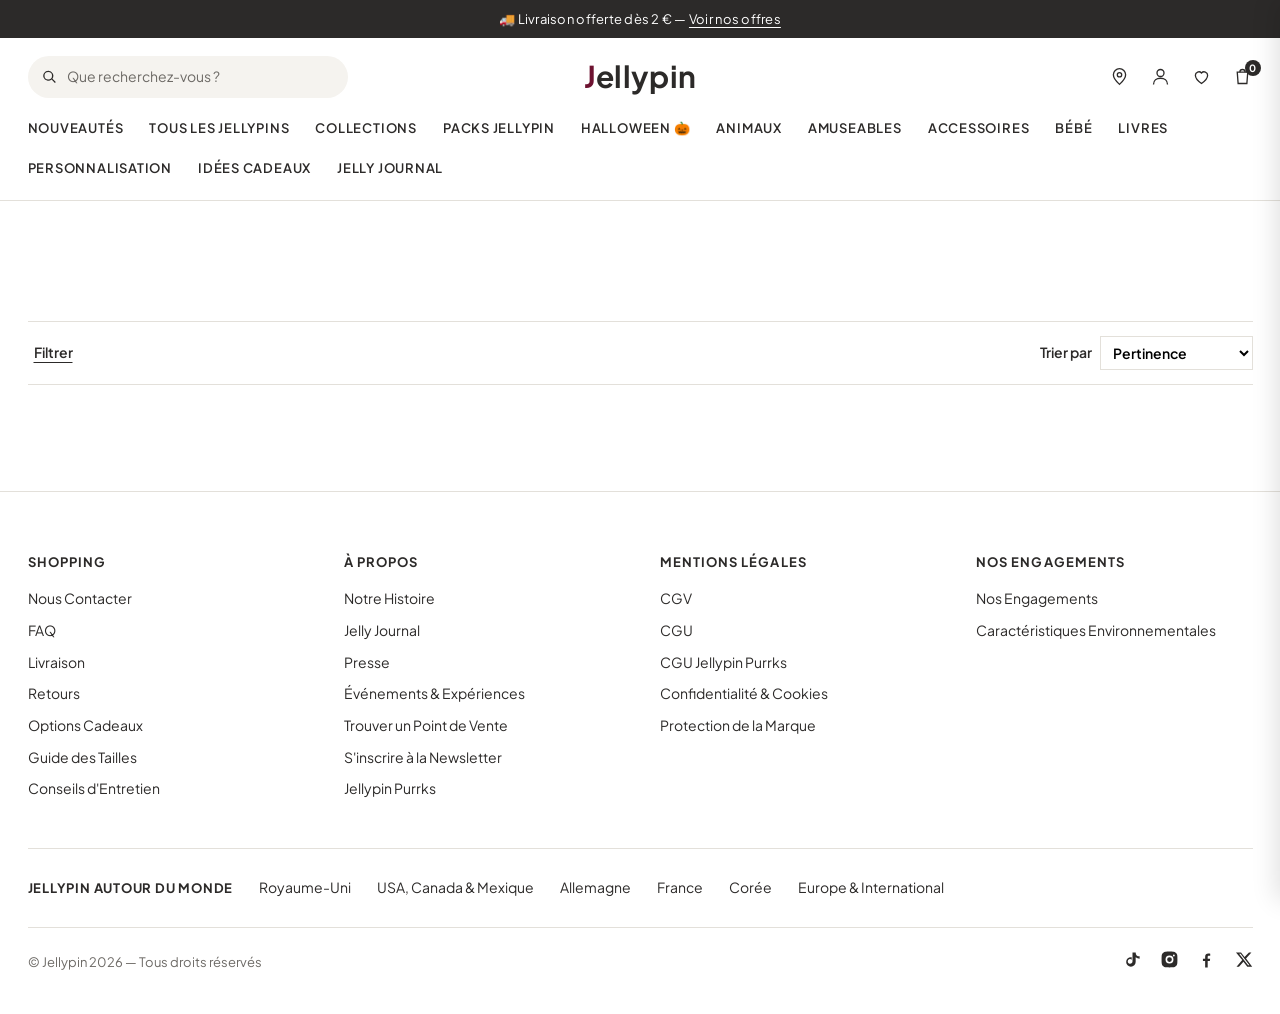
==== category.html @ 49049889 "Ajout 84 produits Halloween depuis jellyween.com - 84 peluches Halloween dans products.js (43 a 19,9" ====
﻿<!DOCTYPE html>
<html lang="fr">
<head>
<meta charset="utf-8">
<meta name="viewport" content="width=device-width, initial-scale=1">
<title>Catégorie – Jellypin</title>
<link rel="preconnect" href="https://fonts.googleapis.com">
<link rel="preconnect" href="https://fonts.gstatic.com" crossorigin>
<link href="https://fonts.googleapis.com/css2?family=Plus+Jakarta+Sans:wght@400;500;600;700&display=swap" rel="stylesheet">
<link rel="stylesheet" href="styles.css">
</head>
<body>

<div class="promo-bar">
  🚚 Livraison offerte dès 2&nbsp;&euro; &mdash; <a href="#" data-open-cart>Voir nos offres</a>
</div>

<header class="header">
  <div class="header__top">
    <form class="search" role="search" onsubmit="return false">
      <svg viewBox="0 0 24 24" aria-hidden="true"><path d="M10 2a8 8 0 105.3 14l5.4 5.4 1.4-1.4-5.4-5.4A8 8 0 0010 2zm0 2a6 6 0 110 12 6 6 0 010-12z"/></svg>
      <input type="search" placeholder="Que recherchez-vous&nbsp;?" aria-label="Recherche">
    </form>

    <a class="logo" href="index.html" aria-label="Jellypin, accueil">
      <span class="logo__mark">Jellypin</span>
    </a>

    <div class="header__actions">
      <a href="#" aria-label="Trouver un point de vente" title="Trouver un point de vente">
        <svg viewBox="0 0 24 24"><path d="M12 21s7-6.3 7-11a7 7 0 10-14 0c0 4.7 7 11 7 11z"/><circle cx="12" cy="10" r="2.5"/></svg>
      </a>
      <a href="#" aria-label="Mon compte" title="Mon compte">
        <svg viewBox="0 0 24 24"><circle cx="12" cy="8" r="4"/><path d="M4 21c0-4.4 3.6-7 8-7s8 2.6 8 7"/></svg>
      </a>
      <a href="#" aria-label="Liste de souhaits" title="Liste de souhaits">
        <svg viewBox="0 0 24 24"><path d="M12 20s-7-4.6-7-9.3A4 4 0 0112 8a4 4 0 017 2.7C19 15.4 12 20 12 20z"/></svg>
      </a>
      <a href="#" aria-label="Panier" title="Panier" data-open-cart>
        <svg viewBox="0 0 24 24"><path d="M6 7h12l-1 13H7L6 7z"/><path d="M9 7a3 3 0 016 0"/></svg>
        <span class="cart-count" data-cart-count>0</span>
      </a>
    </div>
  </div>

  <nav class="nav" aria-label="Navigation principale">
    <ul>
      <li><a href="category.html?c=nouveautes">Nouveautés</a></li>
      <li><a href="category.html?c=tous-les-jellypins">Tous les Jellypins</a></li>
      <li><a href="category.html?c=collections">Collections</a></li>
      <li><a href="category.html?c=packs-jellypin">Packs Jellypin</a></li>
      <li><a href="category.html?c=halloween">Halloween &#127875;</a></li>
      <li><a href="category.html?c=animaux">Animaux</a></li>
      <li><a href="category.html?c=amuseables">Amuseables</a></li>
      <li><a href="category.html?c=accessoires">Accessoires</a></li>
      <li><a href="category.html?c=bebe">Bébé</a></li>
      <li><a href="category.html?c=livres">Livres</a></li>
      <li><a href="category.html?c=personnalisation">Personnalisation</a></li>
      <li><a href="category.html?c=idees-cadeaux">Idées Cadeaux</a></li>
      <li><a href="index.html">Jelly Journal</a></li>
    </ul>
  </nav>
</header>

<main class="container">
  <nav class="crumbs" aria-label="Fil d'Ariane" data-crumbs></nav>

  <header class="cat__head">
    <h1 data-title></h1>
    <p class="cat__intro" data-intro></p>
  </header>

  <nav class="cat__subs" data-subs hidden></nav>

  <div class="cat__bar" data-bar hidden>
    <button class="cat__filter" type="button">Filtrer</button>
    <p data-count></p>
    <label class="cat__sort">Trier par
      <select data-sort>
        <option value="pertinence">Pertinence</option>
        <option value="popularite">Popularité</option>
        <option value="nouveaute">Nouveautés</option>
        <option value="az">A - Z</option>
        <option value="za">Z - A</option>
        <option value="asc">Prix (croissant)</option>
        <option value="desc">Prix (décroissant)</option>
      </select>
    </label>
  </div>

  <div class="cat__grid" data-grid></div>
  <p class="cat__empty" data-empty hidden>Cette catégorie n'a pas de grille produits sur le site d'origine&nbsp;: choisissez une sous-catégorie ci-dessus.</p>
</main>

<footer class="footer">
  <div class="container">
    <div class="footer__cols">
      <div>
        <h3>Shopping</h3>
        <ul>
          <li><a href="#">Nous Contacter</a></li>
          <li><a href="#">FAQ</a></li>
          <li><a href="#">Livraison</a></li>
          <li><a href="#">Retours</a></li>
          <li><a href="#">Options Cadeaux</a></li>
          <li><a href="#">Guide des Tailles</a></li>
          <li><a href="#">Conseils d'Entretien</a></li>
        </ul>
      </div>
      <div>
        <h3>À propos</h3>
        <ul>
          <li><a href="#">Notre Histoire</a></li>
          <li><a href="#">Jelly Journal</a></li>
          <li><a href="#">Presse</a></li>
          <li><a href="#">Événements &amp; Expériences</a></li>
          <li><a href="#">Trouver un Point de Vente</a></li>
          <li><a href="#">S'inscrire à la Newsletter</a></li>
          <li><a href="#">Jellypin Purrks</a></li>
        </ul>
      </div>
      <div>
        <h3>Mentions légales</h3>
        <ul>
          <li><a href="#">CGV</a></li>
          <li><a href="#">CGU</a></li>
          <li><a href="#">CGU Jellypin Purrks</a></li>
          <li><a href="#">Confidentialité &amp; Cookies</a></li>
          <li><a href="#">Protection de la Marque</a></li>
        </ul>
      </div>
      <div>
        <h3>Nos engagements</h3>
        <ul>
          <li><a href="#">Nos Engagements</a></li>
          <li><a href="#">Caractéristiques Environnementales</a></li>
        </ul>
      </div>
    </div>

    <div class="footer__region">
      <strong>Jellypin autour du monde</strong>
      <a href="#">Royaume-Uni</a>
      <a href="#">USA, Canada &amp; Mexique</a>
      <a href="#">Allemagne</a>
      <a href="#">France</a>
      <a href="#">Corée</a>
      <a href="#">Europe &amp; International</a>
    </div>

    <div class="footer__bottom">
      <p>&copy; Jellypin 2026 &mdash; Tous droits réservés</p>
      <div class="footer__social">
        <a href="#" aria-label="TikTok"><svg viewBox="0 0 24 24"><path d="M16 3a5 5 0 005 5v3a8 8 0 01-5-1.8V15a6 6 0 11-6-6c.3 0 .7 0 1 .1v3.1a3 3 0 101 2.3V3h4z"/></svg></a>
        <a href="#" aria-label="Instagram"><svg viewBox="0 0 24 24"><path d="M12 2c2.7 0 3 0 4.1.1 1.1 0 1.8.2 2.4.5.7.3 1.2.6 1.7 1.2.6.5.9 1 1.2 1.7.3.6.5 1.3.5 2.4C22 9 22 9.3 22 12s0 3-.1 4.1c0 1.1-.2 1.8-.5 2.4-.3.7-.6 1.2-1.2 1.7-.5.6-1 .9-1.7 1.2-.6.3-1.3.5-2.4.5C15 22 14.7 22 12 22s-3 0-4.1-.1c-1.1 0-1.8-.2-2.4-.5-.7-.3-1.2-.6-1.7-1.2-.6-.5-.9-1-1.2-1.7-.3-.6-.5-1.3-.5-2.4C2 15 2 14.7 2 12s0-3 .1-4.1c0-1.1.2-1.8.5-2.4.3-.7.6-1.2 1.2-1.7.5-.6 1-.9 1.7-1.2.6-.3 1.3-.5 2.4-.5C9 2 9.3 2 12 2zm0 5a5 5 0 100 10 5 5 0 000-10zm0 2a3 3 0 110 6 3 3 0 010-6zm5.5-3.3a1.2 1.2 0 100 2.4 1.2 1.2 0 000-2.4z"/></svg></a>
        <a href="#" aria-label="Facebook"><svg viewBox="0 0 24 24"><path d="M13.5 22v-8h2.7l.4-3.1h-3.1V8.9c0-.9.3-1.5 1.6-1.5h1.6V4.6c-.3 0-1.3-.1-2.4-.1-2.4 0-4 1.4-4 4.1v2.3H7.5V14h2.8v8h3.2z"/></svg></a>
        <a href="#" aria-label="Twitter"><svg viewBox="0 0 24 24"><path d="M18.9 3H22l-6.8 7.8L23 21h-6.2l-4.9-6.3L6.3 21H3.2l7.2-8.3L2.5 3h6.4l4.4 5.8L18.9 3zm-1.1 16.2h1.7L8.3 4.7H6.5l11.3 14.5z"/></svg></a>
      </div>
    </div>
  </div>
</footer>

<!-- Tiroir panier / paiement -->
<div class="drawer-overlay" id="drawer-overlay"></div>
<aside class="drawer" id="cart-drawer" aria-label="Panier et paiement">
  <div class="drawer__head">
    <h2>Votre panier</h2>
    <button class="drawer__close" id="drawer-close" aria-label="Fermer">&times;</button>
  </div>

  <div class="drawer__items" id="drawer-items"></div>
  <p class="drawer__empty" id="drawer-empty">Votre panier est vide.</p>

  <div class="drawer__shipping">🚚 Livraison offerte dès 2€</div>

  <div class="drawer__spacer"></div>

  <div class="drawer__total" id="drawer-total" hidden>
    <span>Total estimé</span>
    <strong id="drawer-total-amount"></strong>
  </div>
  <p class="drawer__promo" id="drawer-promo" hidden></p>
  <a class="drawer__checkout" id="drawer-checkout" href="#" target="_blank" rel="noopener noreferrer" hidden>Voir le panier et payer</a>
</aside>

<script src="categories.js"></script>
<script src="script.js"></script>
<script src="category.js"></script>
</body>
</html>
---- styles.css ----
/* ==========================================================================
   Reproduction de la page d'accueil fr.jellypin.com
   ========================================================================== */

:root{
  --ink:#2c2a29;
  --cream:#f1deab;
  --cream-light:#faf6ec;
  --burgundy:#6d1230;
  --line:#e3e0da;
  --grey:#6d6a66;
  --max:1265px;
}

*,*::before,*::after{box-sizing:border-box}

html{-webkit-text-size-adjust:100%}

body{
  margin:0;
  font-family:"Plus Jakarta Sans",Arial,Helvetica,sans-serif;
  font-size:16px;
  line-height:1.55;
  color:var(--ink);
  background:#fff;
}

img{display:block;max-width:100%}
a{color:inherit;text-decoration:none}
button{font:inherit;color:inherit;background:none;border:0;cursor:pointer}
h1,h2,h3,p{margin:0}

.container{width:100%;max-width:var(--max);margin:0 auto;padding:0 20px}

/* Bouton contour, style Jellypin -------------------------------------------- */
.btn{
  display:inline-block;
  padding:8px 36px;
  font-size:14px;
  font-weight:600;
  line-height:1.6;
  border:1px solid var(--ink);
  border-radius:0;
  background:transparent;
  color:var(--ink);
  transition:background-color .2s ease,color .2s ease;
}
.btn:hover{background:var(--ink);color:#fff}
.btn--light{border-color:#fff;color:#fff}
.btn--light:hover{background:#fff;color:var(--ink)}

/* ==========================================================================
   Bandeau promo
   ========================================================================== */
.promo-bar{
  background:var(--ink);
  color:#fff;
  text-align:center;
  font-size:13px;
  letter-spacing:.02em;
  padding:9px 20px;
}
.promo-bar a{text-decoration:underline;text-underline-offset:3px}

/* ==========================================================================
   En-tete
   ========================================================================== */
.header{
  position:sticky;
  top:0;
  z-index:60;
  background:#fff;
  border-bottom:1px solid var(--line);
}

.header__top{
  display:grid;
  grid-template-columns:1fr auto 1fr;
  align-items:center;
  gap:24px;
  padding:18px 20px 14px;
  max-width:var(--max);
  margin:0 auto;
}

.search{position:relative;max-width:320px;width:100%}
.search input{
  width:100%;
  padding:9px 14px 9px 38px;
  font:inherit;
  font-size:14px;
  color:var(--ink);
  background:#f5f3ef;
  border:1px solid transparent;
  border-radius:999px;
  outline:none;
}
.search input::placeholder{color:var(--grey)}
.search input:focus{border-color:var(--ink);background:#fff}
.search svg{
  position:absolute;
  left:14px;top:50%;
  width:15px;height:15px;
  transform:translateY(-50%);
  fill:var(--ink);
  pointer-events:none;
}

.logo{display:block;text-align:center}
.logo__mark{
  display:inline-block;
  font-size:30px;
  font-weight:700;
  letter-spacing:.01em;
  line-height:1.1;
  color:var(--ink);
}
.logo__mark::first-letter{color:var(--burgundy)}

.header__actions{
  display:flex;
  justify-content:flex-end;
  align-items:center;
  gap:20px;
}
.header__actions a{position:relative;display:flex;align-items:center}
.header__actions svg{width:21px;height:21px;fill:none;stroke:var(--ink);stroke-width:1.5}
.cart-count{
  position:absolute;
  top:-6px;right:-8px;
  min-width:16px;height:16px;
  padding:0 4px;
  font-size:10px;
  font-weight:700;
  line-height:16px;
  text-align:center;
  color:#fff;
  background:var(--ink);
  border-radius:999px;
}

/* Navigation --------------------------------------------------------------- */
.nav{padding:0 20px 14px;max-width:var(--max);margin:0 auto}
.nav ul{
  display:flex;
  flex-wrap:wrap;
  gap:6px 26px;
  margin:0;
  padding:0;
  list-style:none;
}
.nav a{
  display:inline-block;
  padding:6px 0;
  font-size:13px;
  font-weight:600;
  letter-spacing:.06em;
  text-transform:uppercase;
  border-bottom:2px solid transparent;
}
.nav a:hover{border-bottom-color:var(--ink)}

/* ==========================================================================
   Carrousel heros
   ========================================================================== */
.hero{position:relative;overflow:hidden}
.hero__track{display:flex;transition:transform .55s cubic-bezier(.4,0,.2,1)}
.hero__slide{
  flex:0 0 100%;
  display:flex;
  min-height:704px;
}
.hero__panel{
  flex:0 0 33.333%;
  display:flex;
  flex-direction:column;
  justify-content:center;
  gap:18px;
  padding:32px 48px;
  background:var(--cream);
}
.hero__panel h2{font-size:26px;font-weight:600;line-height:1.25}
.hero__panel p{font-size:15px;line-height:1.7}
.hero__panel .btn{align-self:flex-start}
.hero__panel--dark{background:var(--burgundy);color:#fff}
.hero__media{flex:1 1 auto;overflow:hidden}
.hero__media img{width:100%;height:100%;object-fit:cover}

.hero__arrow{
  position:absolute;
  top:50%;
  z-index:5;
  display:grid;
  place-items:center;
  width:40px;height:40px;
  transform:translateY(-50%);
  background:rgba(255,255,255,.85);
  border-radius:999px;
}
.hero__arrow--prev{left:16px}
.hero__arrow--next{right:16px}
.hero__arrow svg{width:14px;height:14px;stroke:var(--ink);stroke-width:2;fill:none}

.hero__dots{
  position:absolute;
  left:0;right:0;bottom:20px;
  display:flex;
  justify-content:center;
  gap:9px;
}
.hero__dots button{
  width:9px;height:9px;
  background:rgba(44,42,41,.3);
  border-radius:999px;
}
.hero__dots button[aria-current="true"]{background:var(--ink)}

/* ==========================================================================
   Rail de produits
   ========================================================================== */
.rail{padding:56px 0}
.rail__head{
  display:flex;
  align-items:baseline;
  justify-content:space-between;
  gap:16px;
  margin-bottom:24px;
}
.rail__head h2{font-size:30px;font-weight:600}
.rail__head a{font-size:14px;text-decoration:underline;text-underline-offset:4px}

.rail__viewport{position:relative}
.rail__scroller{
  display:flex;
  gap:20px;
  overflow-x:auto;
  scroll-snap-type:x mandatory;
  scroll-behavior:smooth;
  padding-bottom:8px;
  scrollbar-width:none;
}
.rail__scroller::-webkit-scrollbar{display:none}

.card{
  flex:0 0 calc((100% - 80px)/5);
  scroll-snap-align:start;
  text-align:center;
}
.card__img{
  position:relative;
  aspect-ratio:1;
  overflow:hidden;
  background:#f7f5f1;
}
.card__img img{width:100%;height:100%;object-fit:cover;transition:transform .4s ease}
.card:hover .card__img img{transform:scale(1.04)}
.card__wish{
  position:absolute;
  top:10px;right:10px;
  display:grid;place-items:center;
  width:30px;height:30px;
  background:rgba(255,255,255,.9);
  border-radius:999px;
}
.card__wish svg{width:15px;height:15px;fill:none;stroke:var(--ink);stroke-width:1.5}
.card__name{margin-top:14px;font-size:14px;font-weight:600}
.card__price{margin-top:4px;font-size:14px;color:var(--grey)}

.rail__arrow{
  position:absolute;
  top:calc(50% - 30px);
  z-index:5;
  display:grid;place-items:center;
  width:38px;height:38px;
  transform:translateY(-50%);
  background:#fff;
  border:1px solid var(--line);
  border-radius:999px;
}
.rail__arrow--prev{left:-14px}
.rail__arrow--next{right:-14px}
.rail__arrow svg{width:13px;height:13px;stroke:var(--ink);stroke-width:2;fill:none}

/* ==========================================================================
   Trio de categories
   ========================================================================== */
.trio{padding:40px 0 64px}
.trio__grid{display:grid;grid-template-columns:repeat(3,1fr);gap:20px}
.trio__item{text-align:center}
.trio__item figure{margin:0;overflow:hidden;aspect-ratio:634/761}
.trio__item img{width:100%;height:100%;object-fit:cover;transition:transform .5s ease}
.trio__item:hover img{transform:scale(1.04)}
.trio__item figcaption{margin-top:16px;font-size:17px;font-weight:600}

/* ==========================================================================
   Bloc de marque
   ========================================================================== */
.brand{padding:24px 0 64px;text-align:center}
.brand h2{max-width:760px;margin:0 auto;font-size:30px;font-weight:600;line-height:1.3}
.brand p{max-width:820px;margin:20px auto 0;font-size:15px;line-height:1.8;color:var(--grey)}

.brand__banner{margin:44px 0 0;aspect-ratio:16/7.5;overflow:hidden}
.brand__banner img{width:100%;height:100%;object-fit:cover}

.brand__cta{margin-top:44px}
.brand__cta h2{font-size:30px;font-weight:600}
.brand__cta .btn{margin-top:22px}

/* ==========================================================================
   Grille de categories
   ========================================================================== */
.cats{padding:16px 0 72px}
.cats__grid{display:grid;grid-template-columns:repeat(5,1fr);gap:20px}
.cats__item{text-align:center}
.cats__item figure{margin:0;overflow:hidden;aspect-ratio:634/761;background:#f7f5f1}
.cats__item img{width:100%;height:100%;object-fit:cover;transition:transform .5s ease}
.cats__item:hover img{transform:scale(1.04)}
.cats__item figcaption{margin-top:14px;font-size:15px;font-weight:600}
.cats__item--last figure{display:grid;place-items:center;background:var(--cream-light)}
.cats__item--last span{font-size:17px;font-weight:600;text-decoration:underline;text-underline-offset:5px}

/* ==========================================================================
   Banniere Purrks
   ========================================================================== */
.purrks{position:relative;color:#fff;text-align:center}
.purrks__bg{position:absolute;inset:0}
.purrks__bg img{width:100%;height:100%;object-fit:cover}
.purrks__bg::after{content:"";position:absolute;inset:0;background:rgba(44,42,41,.35)}
.purrks__inner{
  position:relative;
  z-index:2;
  display:flex;
  flex-direction:column;
  align-items:center;
  gap:22px;
  padding:88px 20px;
}
.purrks__logo{width:200px;height:auto}
.purrks p{max-width:560px;font-size:17px;font-weight:600;line-height:1.6}
.purrks span{font-size:13px;font-weight:700;letter-spacing:.1em;text-transform:uppercase}

/* ==========================================================================
   Instagram
   ========================================================================== */
.insta{padding:72px 0}
.insta h2{margin-bottom:26px;font-size:30px;font-weight:600;text-align:center}
.insta__grid{display:grid;grid-template-columns:repeat(6,1fr);gap:10px}
.insta__grid figure{margin:0;aspect-ratio:1;overflow:hidden;background:#f7f5f1}
.insta__grid img{width:100%;height:100%;object-fit:cover;transition:transform .5s ease}
.insta__grid figure:hover img{transform:scale(1.06)}

/* ==========================================================================
   Newsletter
   ========================================================================== */
.newsletter{background:var(--cream-light);padding:64px 20px;text-align:center}
.newsletter h2{font-size:26px;font-weight:600}
.newsletter p{margin-top:12px;font-size:15px;color:var(--grey)}
.newsletter form{display:flex;gap:10px;justify-content:center;margin-top:26px;flex-wrap:wrap}
.newsletter input{
  width:340px;
  padding:11px 16px;
  font:inherit;font-size:14px;
  background:#fff;
  border:1px solid var(--ink);
  outline:none;
}

/* ==========================================================================
   Pied de page
   ========================================================================== */
.footer{border-top:1px solid var(--line);padding:60px 0 0;font-size:14px}
.footer h3{
  margin-bottom:16px;
  font-size:13px;
  font-weight:700;
  letter-spacing:.08em;
  text-transform:uppercase;
}
.footer ul{margin:0;padding:0;list-style:none;display:grid;gap:10px}
.footer a:hover{text-decoration:underline;text-underline-offset:3px}

.footer__cols{display:grid;grid-template-columns:repeat(4,1fr);gap:40px}

.footer__region{
  display:flex;
  flex-wrap:wrap;
  align-items:center;
  gap:12px 26px;
  margin-top:48px;
  padding-top:28px;
  border-top:1px solid var(--line);
}
.footer__region strong{font-size:13px;letter-spacing:.06em;text-transform:uppercase}

.footer__bottom{
  display:flex;
  flex-wrap:wrap;
  align-items:center;
  justify-content:space-between;
  gap:18px;
  margin-top:28px;
  padding:22px 0 40px;
  border-top:1px solid var(--line);
  color:var(--grey);
  font-size:13px;
}
.footer__social{display:flex;gap:18px}
.footer__social svg{width:19px;height:19px;fill:var(--ink)}

/* ==========================================================================
   Page categorie
   ========================================================================== */
.cat__head{padding:8px 0 26px;text-align:center}
.cat__head h1{font-size:34px;font-weight:600;letter-spacing:.04em}
.cat__intro{max-width:640px;margin:12px auto 0;font-size:15px;color:var(--grey)}

.cat__subs{
  display:flex;
  flex-wrap:wrap;
  justify-content:center;
  gap:10px 12px;
  margin-bottom:30px;
}
.cat__subs a{
  padding:8px 18px;
  font-size:13px;
  font-weight:600;
  border:1px solid var(--line);
  border-radius:999px;
  transition:border-color .2s ease,background-color .2s ease;
}
.cat__subs a:hover{border-color:var(--ink);background:var(--cream-light)}

.cat__bar{
  display:flex;
  align-items:center;
  justify-content:space-between;
  gap:16px;
  padding:14px 0;
  border-top:1px solid var(--line);
  border-bottom:1px solid var(--line);
  font-size:14px;
}
.cat__filter{font-weight:600;text-decoration:underline;text-underline-offset:4px}
.cat__bar p{color:var(--grey)}
.cat__sort{display:flex;align-items:center;gap:8px;font-weight:600}
.cat__sort select{font:inherit;font-size:14px;padding:6px 8px;border:1px solid var(--line);background:#fff}

.cat__grid{
  display:grid;
  grid-template-columns:repeat(4,1fr);
  gap:32px 20px;
  padding:34px 0 72px;
}
.cat__grid .card{flex:none}

.card__badge{
  position:absolute;
  top:10px;left:10px;
  z-index:2;
  padding:3px 9px;
  font-size:11px;
  font-weight:700;
  letter-spacing:.04em;
  color:var(--ink);
  background:var(--cream);
}

.cat__empty{padding:40px 0 80px;text-align:center;color:var(--grey)}

/* ==========================================================================
   Fiche produit
   ========================================================================== */
.crumbs{padding:22px 0;font-size:13px;color:var(--grey)}
.crumbs a:hover{text-decoration:underline;text-underline-offset:3px}
.crumbs span{color:var(--ink)}

.pdp{display:grid;grid-template-columns:1.15fr 1fr;gap:48px;align-items:start}

.pdp__gallery{display:grid;grid-template-columns:80px 1fr;gap:14px}
.pdp__thumbs{display:grid;gap:10px;align-content:start}
.pdp__thumbs button{padding:0;border:1px solid transparent;background:#f7f5f1;aspect-ratio:1;overflow:hidden}
.pdp__thumbs button[aria-current="true"]{border-color:var(--ink)}
.pdp__thumbs img{width:100%;height:100%;object-fit:cover}
.pdp__main{background:#f7f5f1;aspect-ratio:1;overflow:hidden}
.pdp__main img{width:100%;height:100%;object-fit:cover}

.pdp__info h1{font-size:30px;font-weight:600;line-height:1.25}
.pdp__price{margin-top:10px;font-size:22px;font-weight:600}

.pdp__rating{display:flex;align-items:center;gap:8px;margin-top:10px;font-size:14px;color:var(--grey)}
.stars{color:#f0a500;letter-spacing:1px}
.pdp__rating a{text-decoration:underline;text-underline-offset:3px}

.pdp__sizelink{
  margin-top:18px;
  font-size:14px;
  font-weight:600;
  text-decoration:underline;
  text-underline-offset:4px;
}

.pdp__dims{display:grid;gap:8px;margin:20px 0 0;font-size:14px}
.pdp__dims div{display:flex;gap:10px}
.pdp__dims dt{font-weight:600;min-width:96px}
.pdp__dims dd{margin:0;color:var(--grey)}

.pdp__wish{width:100%;margin-top:26px;padding:14px 36px;font-size:18px;font-weight:500;background:#fff}

.btn-cart{
  display:block;
  width:100%;
  margin-top:12px;
  padding:14px 36px;
  font-size:18px;
  font-weight:500;
  color:var(--ink);
  background:#33cee5;
  border:0;
  border-radius:0;
  transition:filter .2s ease;
}
.btn-cart:hover{filter:brightness(.93)}
.btn-cart:disabled{background:#e6e3dd;color:var(--grey);cursor:not-allowed;filter:none}

.pdp__added{margin-top:12px;font-size:14px;font-weight:600;color:#8a6d1f}

/* Accordeons --------------------------------------------------------------- */
.acc{margin-top:34px;border-top:1px solid var(--line)}
.acc__item{border-bottom:1px solid var(--line)}
.acc__item summary{
  padding:16px 0;
  font-size:13px;
  font-weight:700;
  letter-spacing:.08em;
  text-transform:uppercase;
  cursor:pointer;
  list-style:none;
}
.acc__item summary::-webkit-details-marker{display:none}
.acc__item summary::after{content:"+";float:right;font-size:18px;font-weight:400}
.acc__item[open] summary::after{content:"\2013"}
.acc__body{padding:0 0 20px;font-size:15px;line-height:1.8;color:var(--grey)}
.acc__body p+p{margin-top:14px}

/* Avis --------------------------------------------------------------------- */
.reviews{margin-top:72px;padding-top:36px;border-top:1px solid var(--line)}
.reviews__head{display:flex;flex-wrap:wrap;align-items:center;gap:18px}
.reviews__head h2{font-size:22px;font-weight:600;letter-spacing:.06em}
.reviews__head p{display:flex;align-items:center;gap:8px;font-size:14px;color:var(--grey)}
.reviews__head .btn{margin-left:auto}
.reviews__note{margin-top:16px;max-width:760px;font-size:13px;line-height:1.7;color:var(--grey)}
.reviews__list{display:grid;grid-template-columns:repeat(2,1fr);gap:28px;margin-top:30px}
.review h3{font-size:16px;font-weight:600}
.review .stars{margin-top:4px;font-size:14px}
.review__meta{margin:6px 0 8px;font-size:13px;color:var(--grey)}
.review p:last-child{font-size:15px;line-height:1.7}

/* ==========================================================================
   Adaptatif
   ========================================================================== */
@media (max-width:1100px){
  .card{flex-basis:calc((100% - 60px)/4)}
  .cats__grid{grid-template-columns:repeat(3,1fr)}
  .insta__grid{grid-template-columns:repeat(4,1fr)}
  .cat__grid{grid-template-columns:repeat(3,1fr)}
}

@media (max-width:900px){
  .header__top{grid-template-columns:1fr auto 1fr;gap:12px}
  .search{max-width:200px}
  .logo__mark{font-size:24px}
  .nav ul{gap:4px 18px}
  .nav a{font-size:12px}
  .hero__slide{flex-direction:column;min-height:0}
  .hero__panel{flex:0 0 auto;padding:32px 24px;order:2}
  .hero__media{aspect-ratio:4/3}
  .card{flex-basis:calc((100% - 40px)/3)}
  .trio__grid{grid-template-columns:1fr}
  .footer__cols{grid-template-columns:repeat(2,1fr)}
  .pdp{grid-template-columns:1fr;gap:32px}
  .reviews__list{grid-template-columns:1fr}
}

@media (max-width:640px){
  .header__top{grid-template-columns:1fr auto auto;padding:14px 16px 10px}
  .search{display:none}
  .nav{overflow-x:auto}
  .nav ul{flex-wrap:nowrap}
  .nav a{white-space:nowrap}
  .rail__head h2,.brand h2,.brand__cta h2,.insta h2{font-size:24px}
  .card{flex-basis:calc((100% - 20px)/2)}
  .cats__grid{grid-template-columns:repeat(2,1fr)}
  .insta__grid{grid-template-columns:repeat(3,1fr)}
  .cat__grid{grid-template-columns:repeat(2,1fr);gap:24px 14px}
  .cat__head h1{font-size:26px}
  .cat__bar{flex-wrap:wrap;gap:10px}
  .rail__arrow{display:none}
  .newsletter input{width:100%}
  .pdp__gallery{grid-template-columns:1fr}
  .pdp__thumbs{grid-auto-flow:column;grid-auto-columns:64px;overflow-x:auto;order:2}
  .pdp__info h1{font-size:24px}
}

/* ==========================================================================
   Tiroir panier / paiement
   ========================================================================== */
.drawer-overlay{display:none;position:fixed;inset:0;background:rgba(0,0,0,.45);z-index:900}
.drawer-overlay.open{display:block}
.drawer{
  position:fixed;top:0;right:0;width:min(420px,100vw);height:100vh;
  background:#fff;z-index:901;
  display:flex;flex-direction:column;padding:24px 20px;gap:16px;
  transform:translateX(100%);transition:transform .3s cubic-bezier(.4,0,.2,1);
  overflow-y:auto;box-shadow:-4px 0 24px rgba(0,0,0,.12)
}
.drawer.open{transform:none}
.drawer__head{display:flex;justify-content:space-between;align-items:center}
.drawer__head h2{font-size:22px;font-weight:800;margin:0}
.drawer__close{font-size:24px;line-height:1;padding:4px 8px;border-radius:2px}
.drawer__close:hover{background:var(--cream)}

.drawer__items{display:flex;flex-direction:column;gap:16px}
.drawer__item{display:flex;gap:16px;padding-bottom:16px;border-bottom:1px solid var(--line)}
.drawer__item img{width:84px;height:84px;object-fit:contain;background:var(--cream-light);flex-shrink:0}
.drawer__item-info{flex:1;display:flex;flex-direction:column;gap:6px;min-width:0}
.drawer__item-name{font-size:16px;font-weight:600}
.drawer__item-price{font-size:20px;font-weight:800}
.drawer__qty{display:flex;align-items:center;gap:10px;margin-top:2px}
.drawer__qty-btn{
  width:26px;height:26px;border:1px solid var(--line);
  font-size:16px;line-height:1;display:flex;align-items:center;justify-content:center
}
.drawer__qty-btn:hover{border-color:var(--burgundy)}
.drawer__qty span{min-width:16px;text-align:center;font-weight:700}
.drawer__remove{align-self:flex-start;font-size:13px;text-decoration:underline;color:var(--grey)}
.drawer__remove:hover{color:var(--burgundy)}
.drawer__empty{color:var(--grey);font-size:14px;padding:12px 0}

.drawer__shipping{
  background:var(--cream);padding:10px 14px;
  font-size:13px;font-weight:700;border-radius:2px
}

.drawer__spacer{flex:1}

.drawer__total{
  display:flex;justify-content:space-between;align-items:center;
  font-size:16px;font-weight:700;padding-top:12px;border-top:1px solid var(--line)
}
.drawer__promo{
  background:var(--cream);color:var(--burgundy);
  font-size:13px;font-weight:600;padding:8px 12px;margin:0
}
.drawer__checkout{
  display:block;width:100%;text-align:center;
  background:var(--ink);color:#fff;padding:16px;
  font-size:16px;font-weight:600;border:0;border-radius:0
}
.drawer__checkout:hover{background:var(--burgundy)}
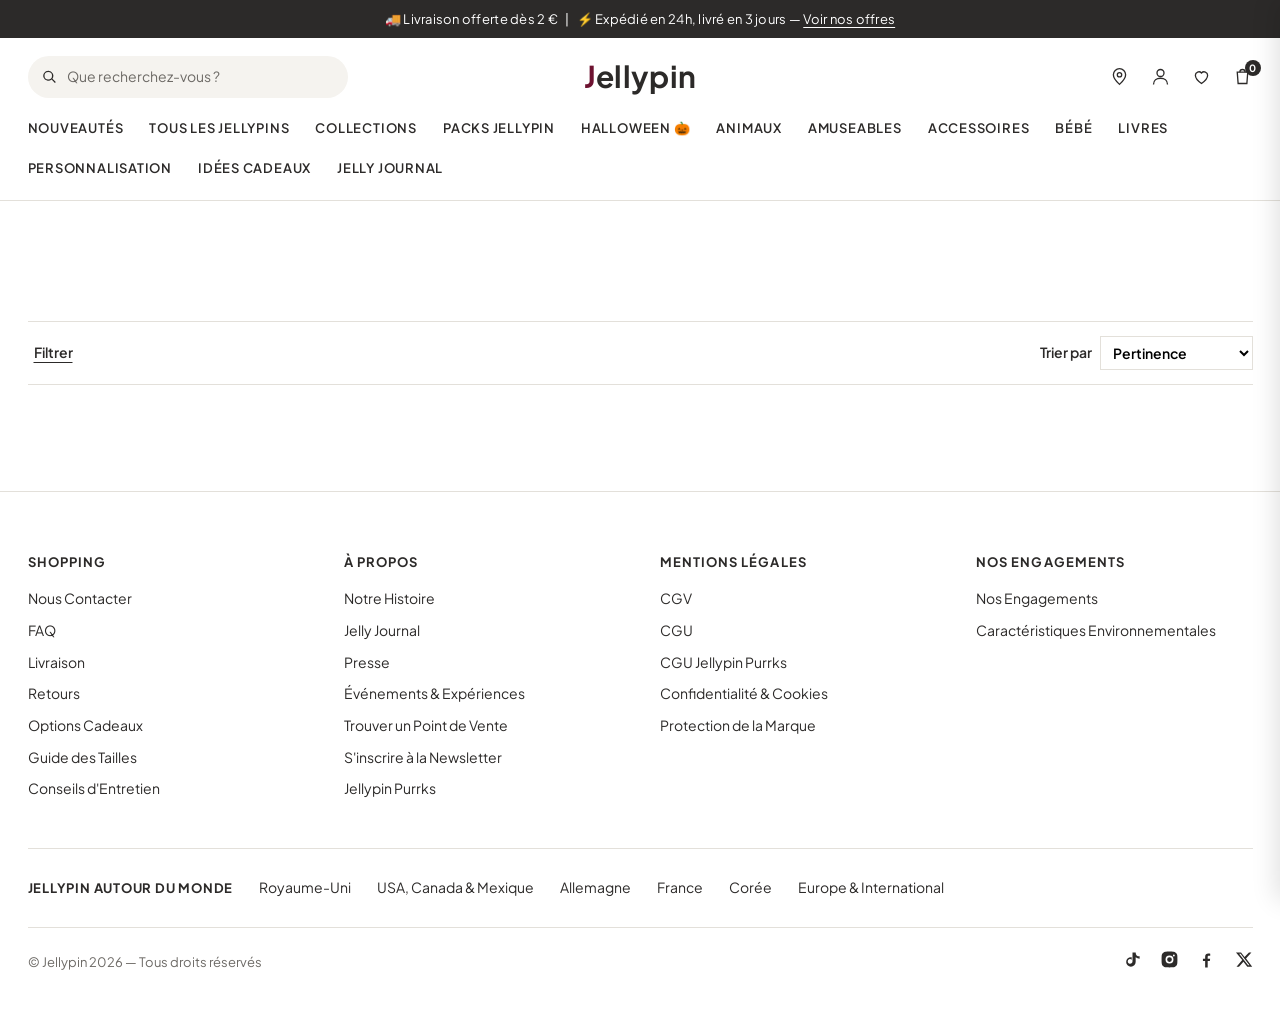
==== commit d9e2c109: "Ajout livraison en 3 jours dans la barre promo et les fiches produit Co-Authored-By: Claude Sonnet 4" ====
--- a/category.html
+++ b/category.html
@@ -12,7 +12,7 @@
 <body>
 
 <div class="promo-bar">
-  🚚 Livraison offerte dès 2&nbsp;&euro; &mdash; <a href="#" data-open-cart>Voir nos offres</a>
+  🚚 Livraison offerte dès 2&nbsp;&euro;&ensp;|&ensp;⚡ Expédié en 24h, livré en 3 jours &mdash; <a href="#" data-open-cart>Voir nos offres</a>
 </div>
 
 <header class="header">
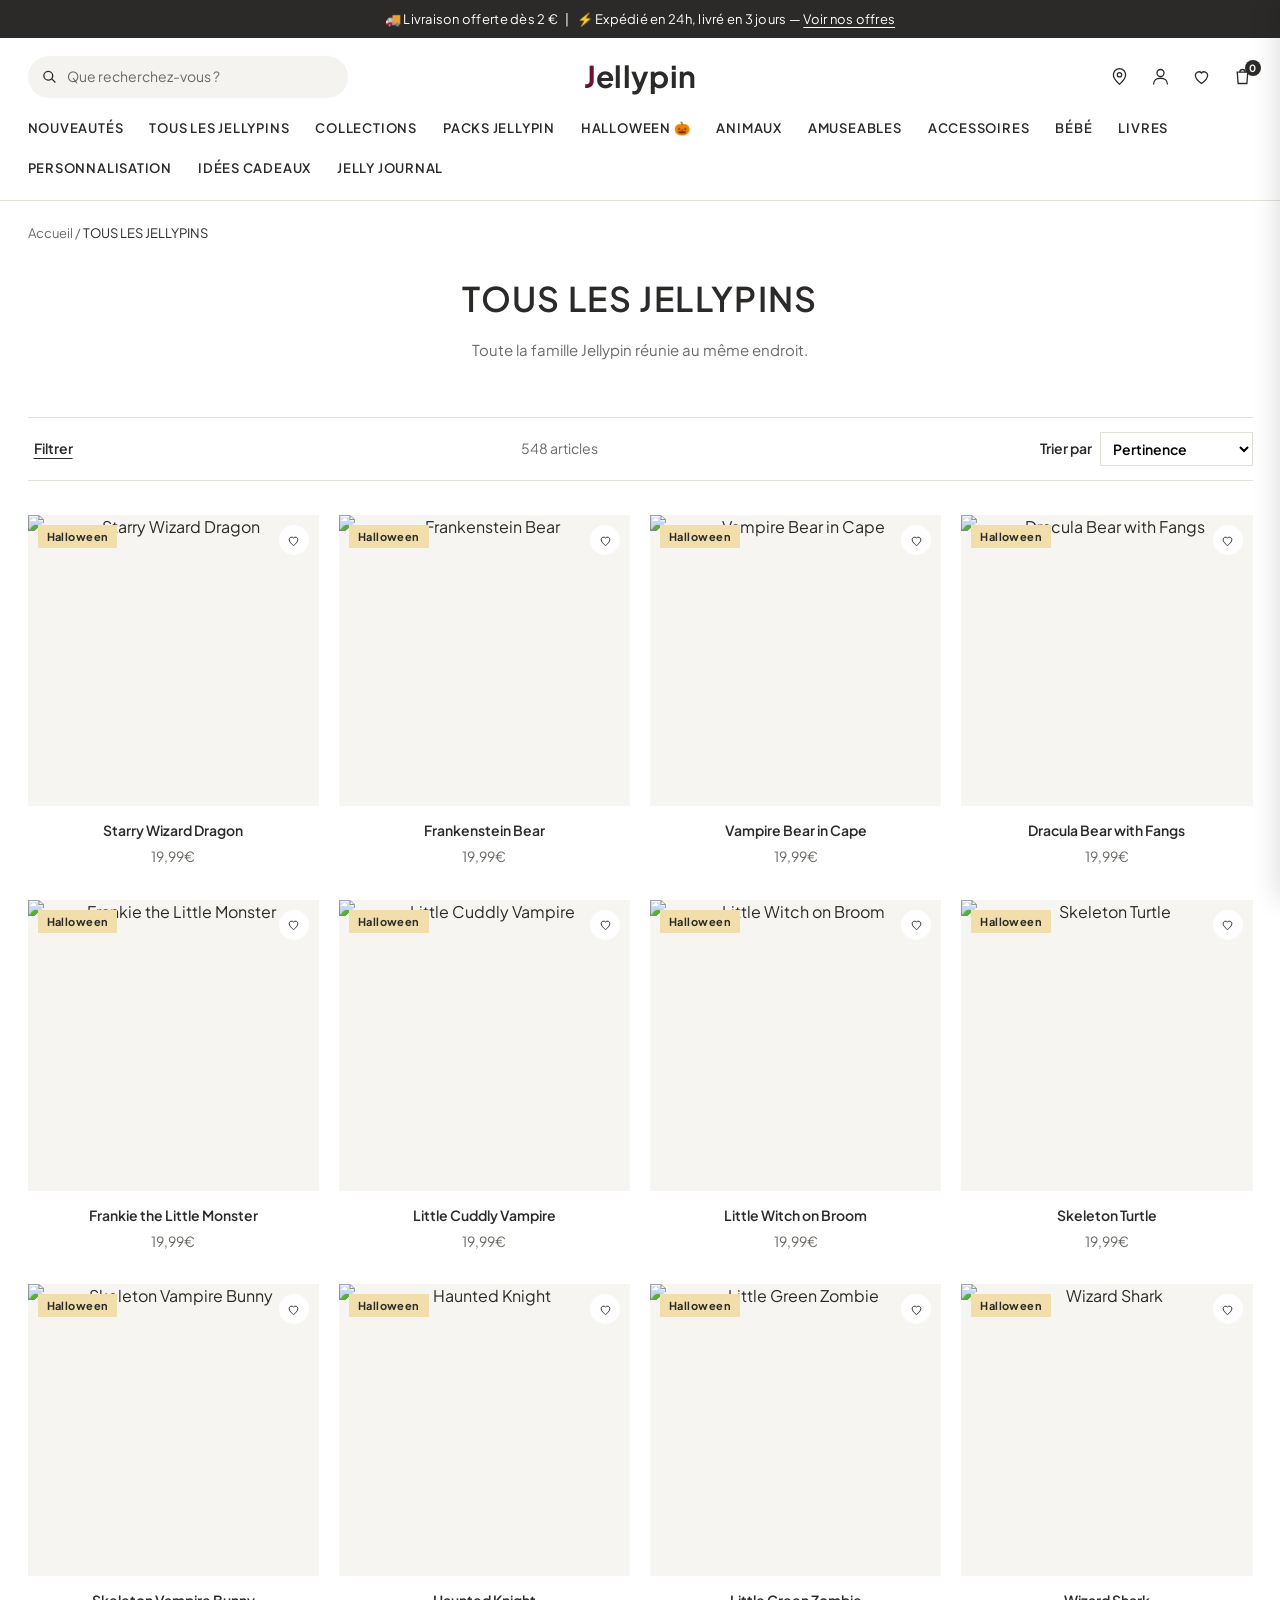
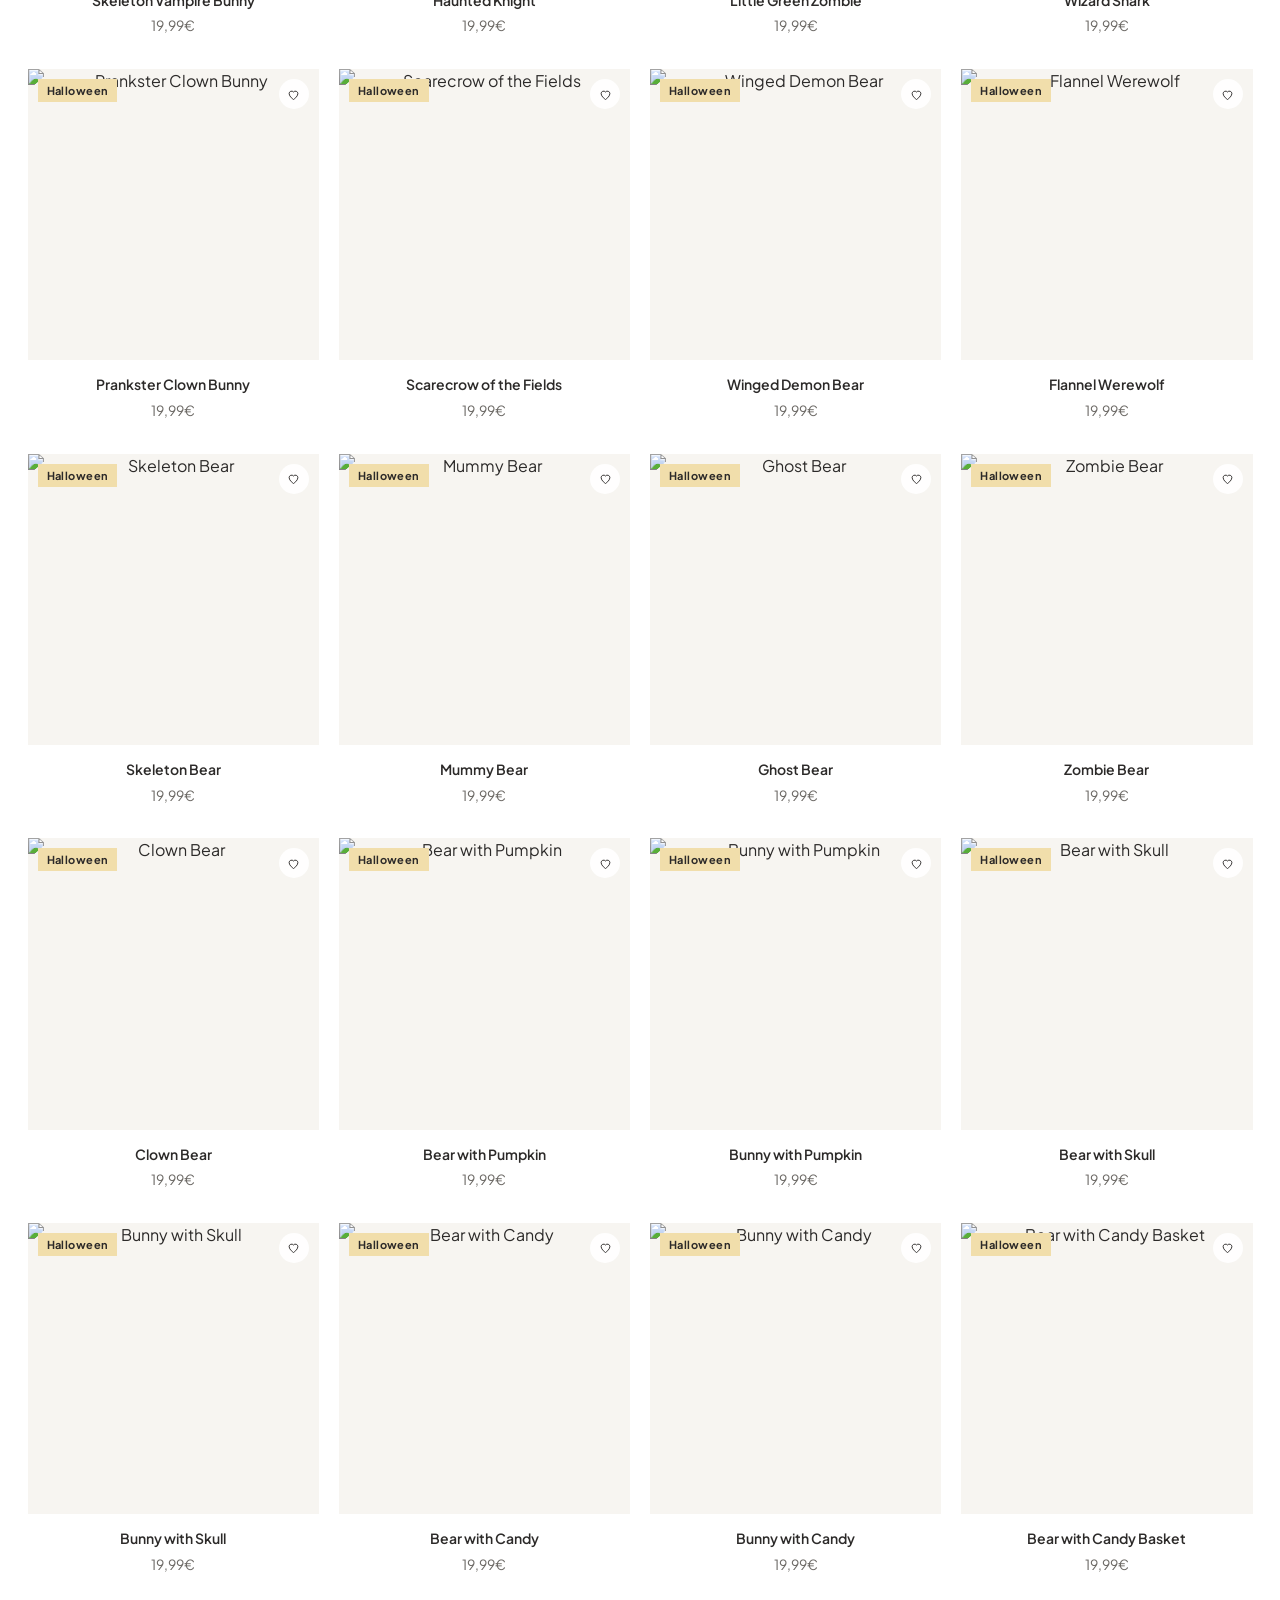
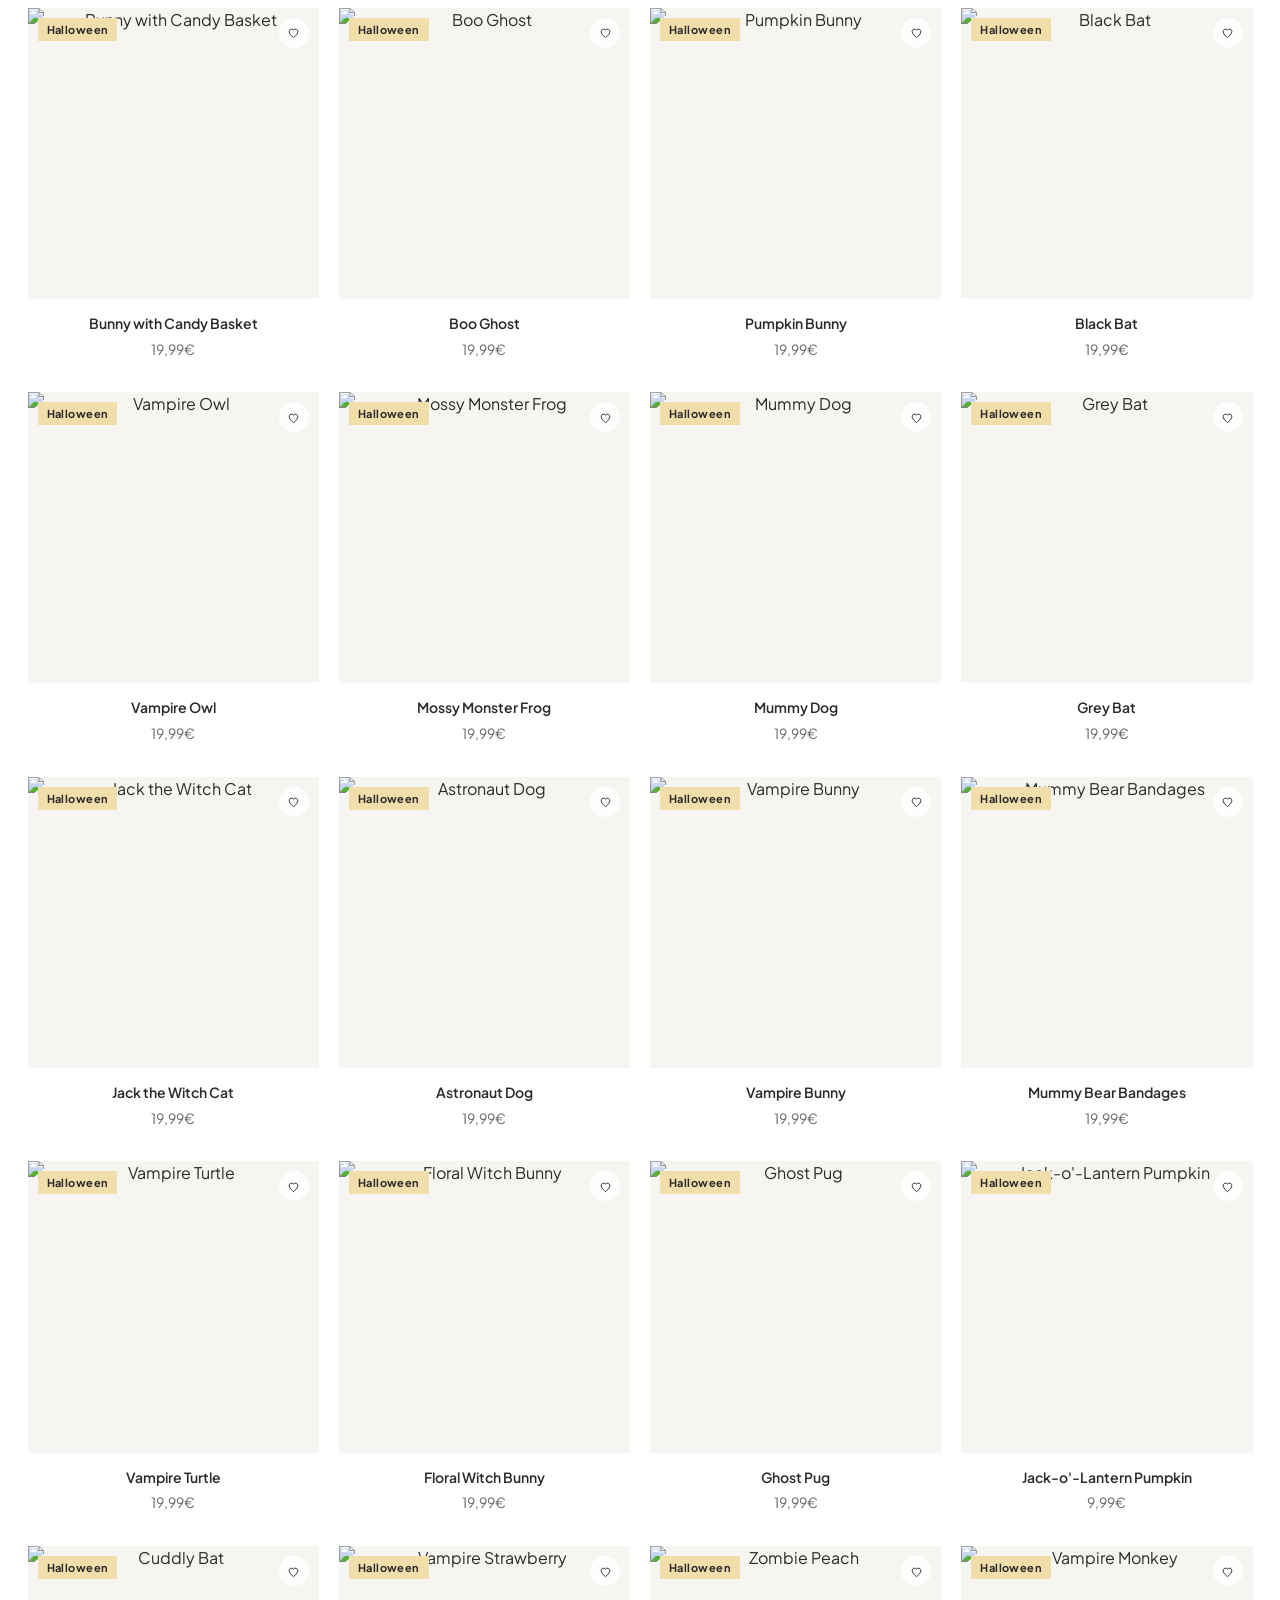
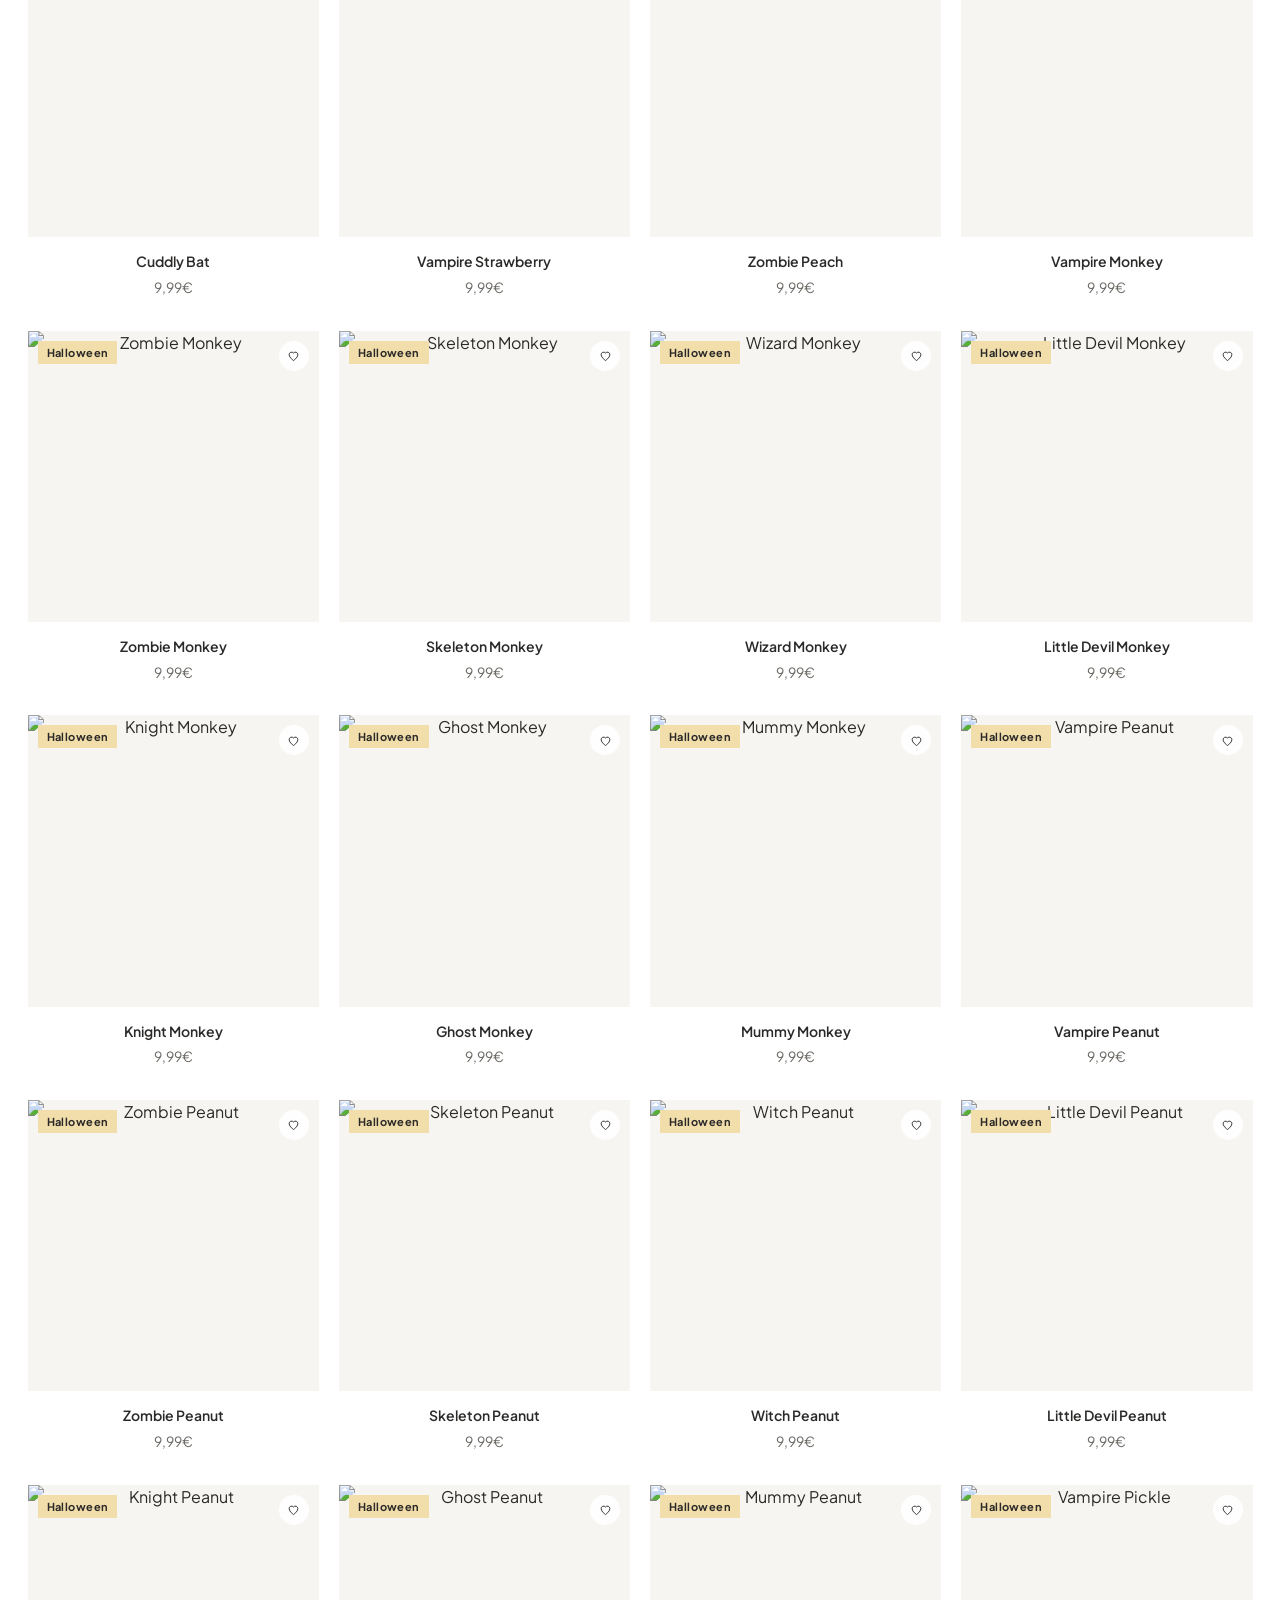
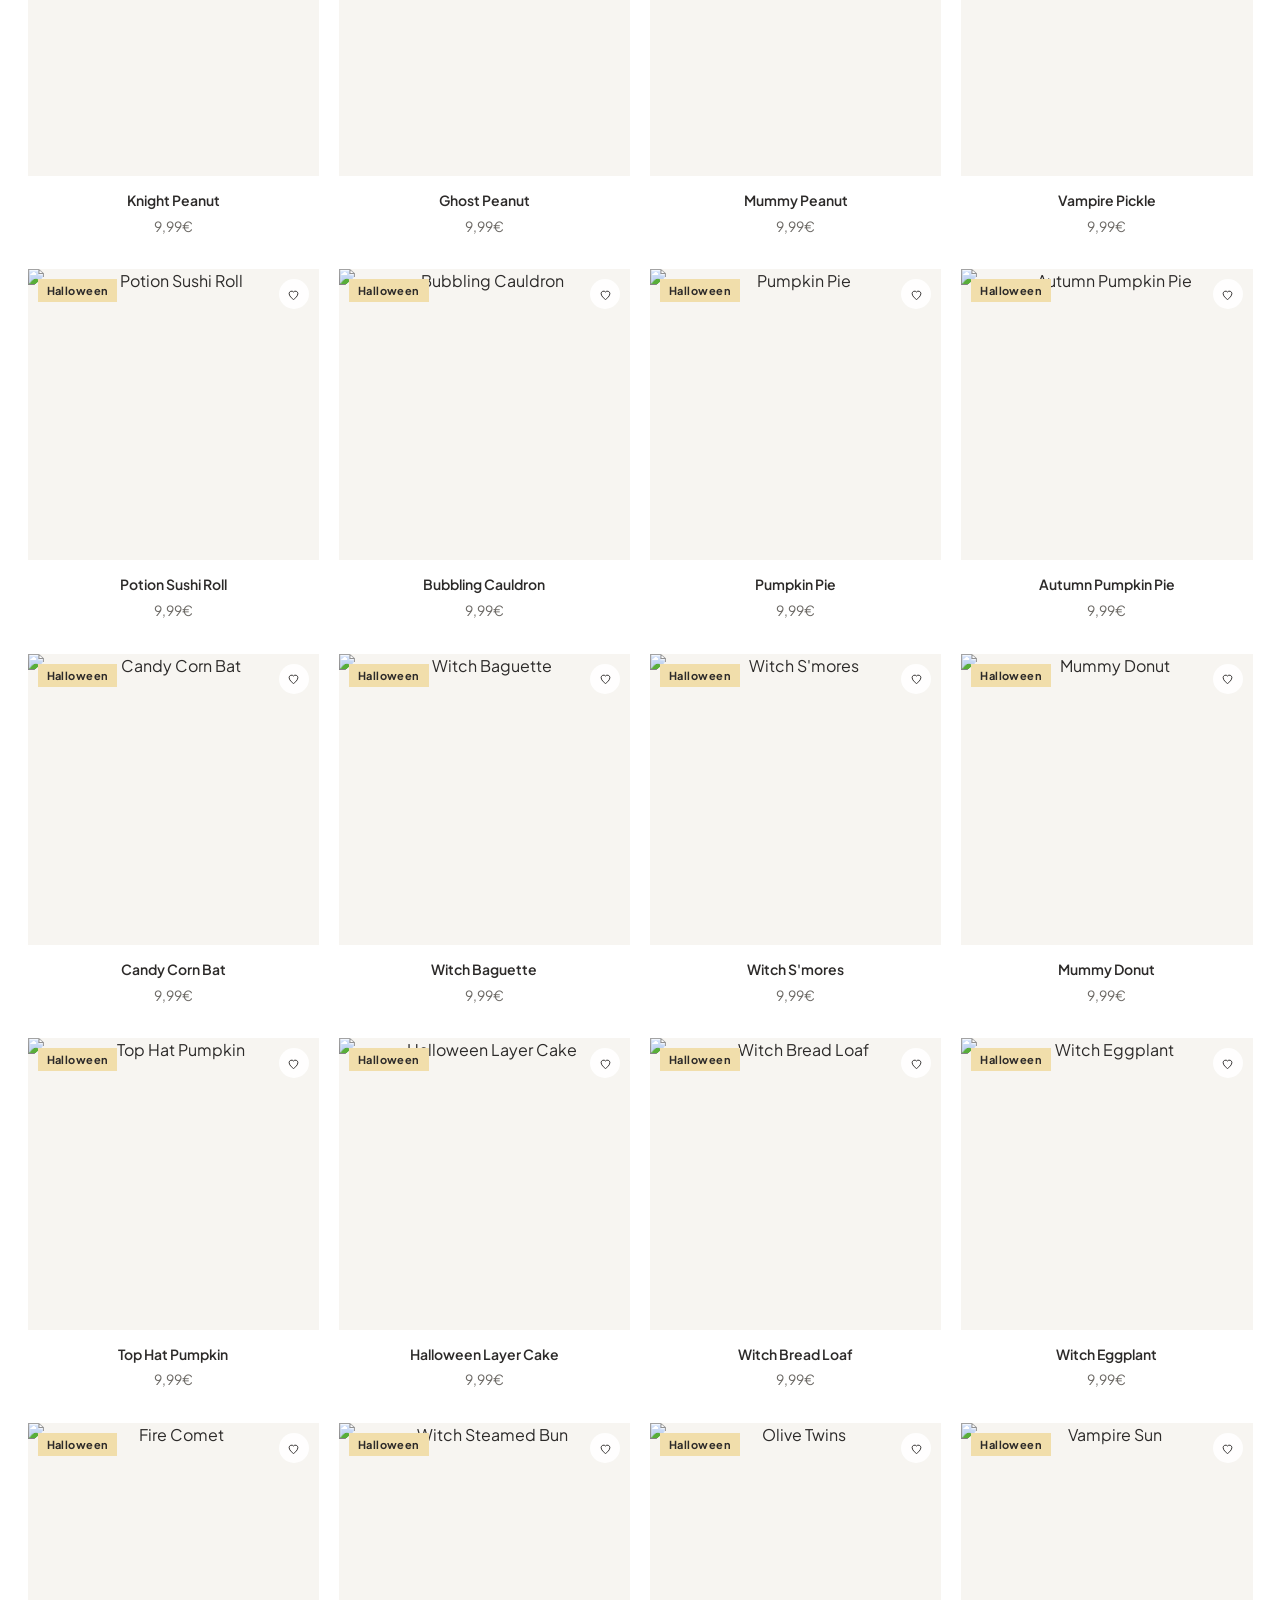
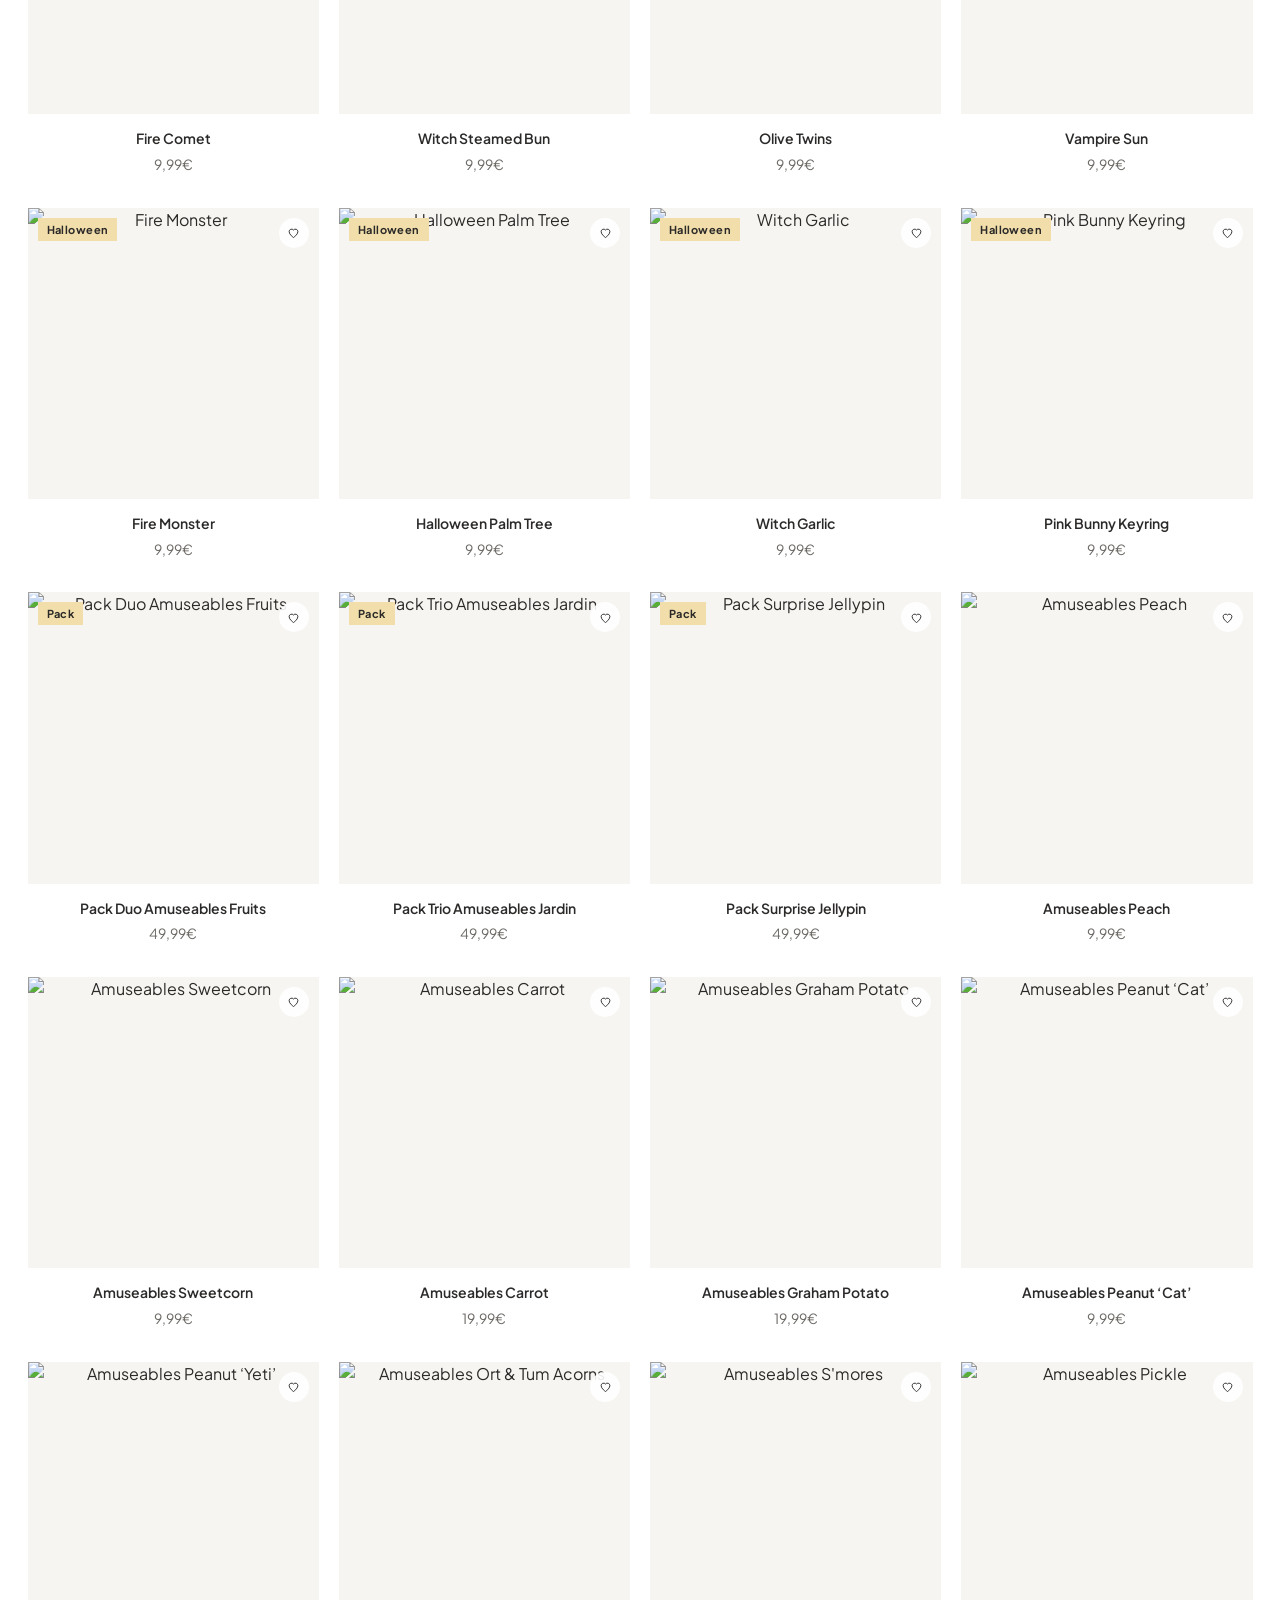
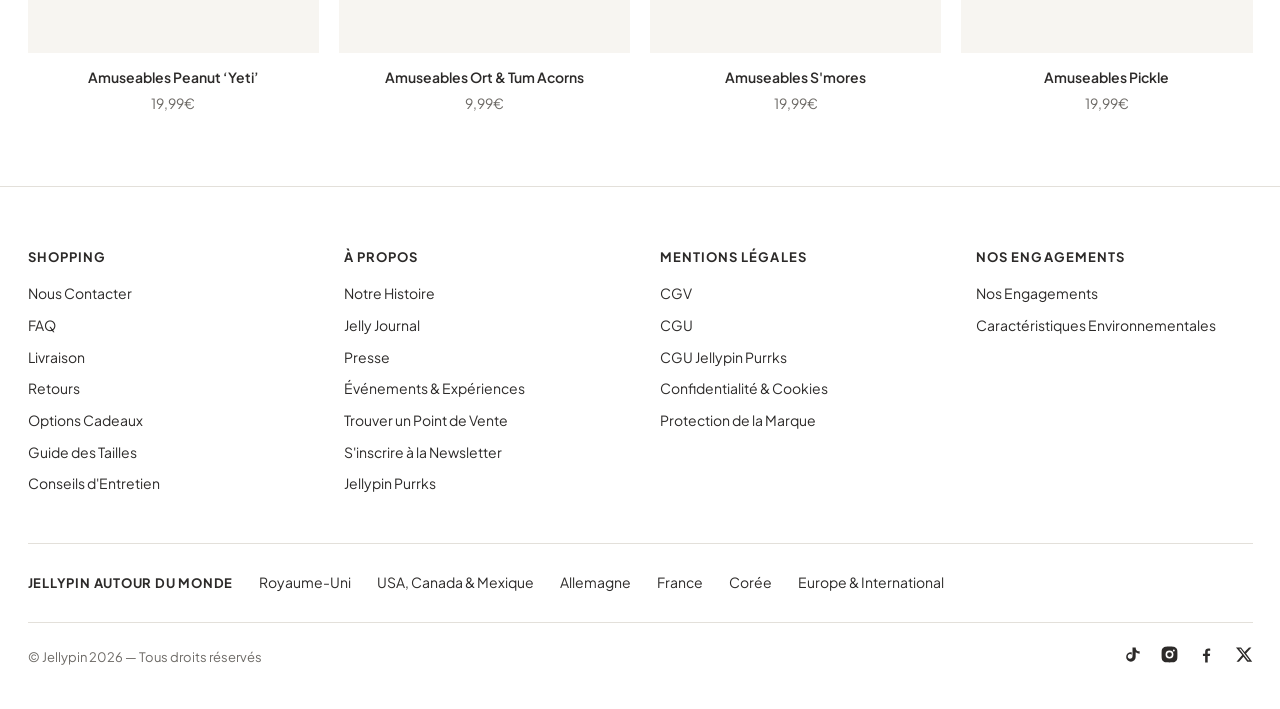
==== commit 5cd3c0e6: "Fix: products.js sur category.html, syntax JS, overflow horizontal - Ajout products.js dans category" ====
--- a/category.html
+++ b/category.html
@@ -183,6 +183,7 @@
   <a class="drawer__checkout" id="drawer-checkout" href="#" target="_blank" rel="noopener noreferrer" hidden>Voir le panier et payer</a>
 </aside>
 
+<script src="products.js"></script>
 <script src="categories.js"></script>
 <script src="script.js"></script>
 <script src="category.js"></script>
--- a/styles.css
+++ b/styles.css
@@ -1,4 +1,4 @@
-/* ==========================================================================
+﻿/* ==========================================================================
    Reproduction de la page d'accueil fr.jellypin.com
    ========================================================================== */
 
@@ -23,6 +23,7 @@
   line-height:1.55;
   color:var(--ink);
   background:#fff;
+  overflow-x:hidden;
 }
 
 img{display:block;max-width:100%}
@@ -540,7 +541,8 @@
 .acc__item summary::-webkit-details-marker{display:none}
 .acc__item summary::after{content:"+";float:right;font-size:18px;font-weight:400}
 .acc__item[open] summary::after{content:"\2013"}
-.acc__body{padding:0 0 20px;font-size:15px;line-height:1.8;color:var(--grey)}
+.acc__body{padding:0 0 20px;font-size:15px;line-height:1.8;color:var(--grey)  overflow-x:hidden;
+}
 .acc__body p+p{margin-top:14px}
 
 /* Avis --------------------------------------------------------------------- */
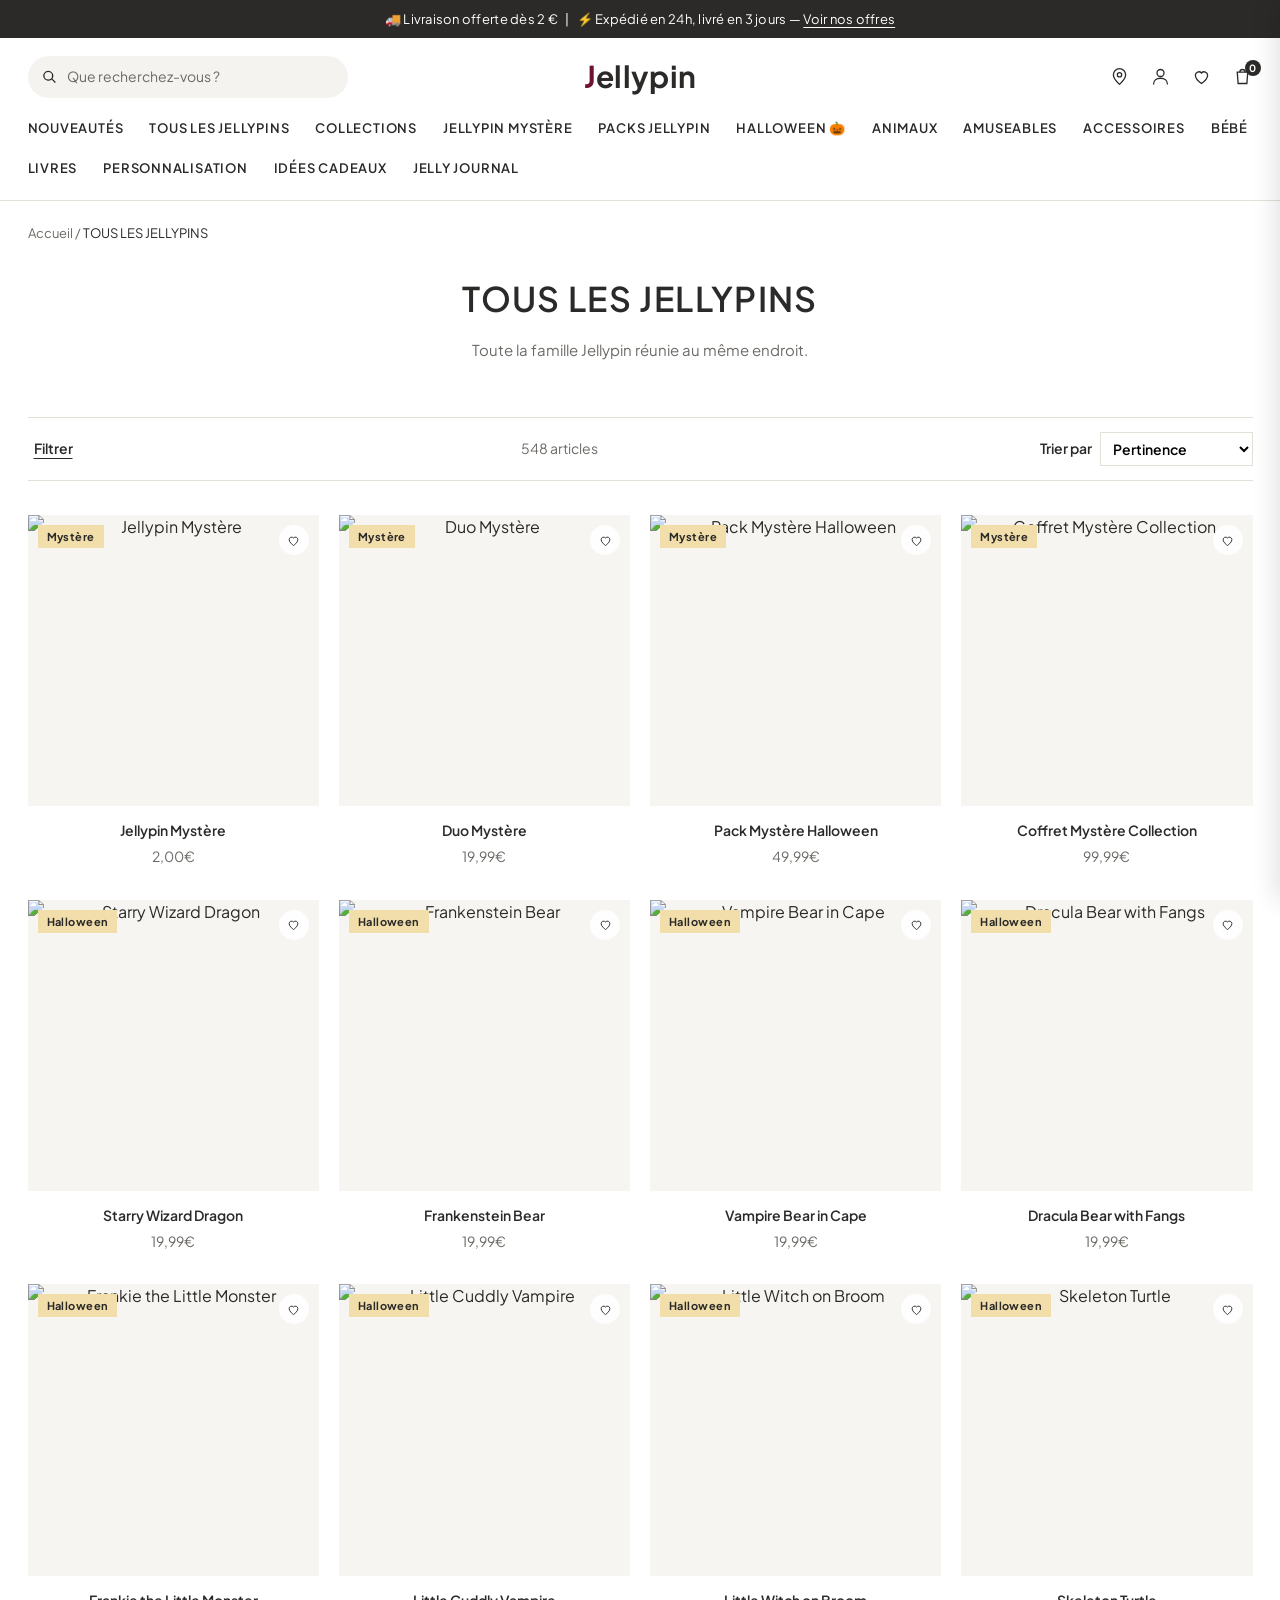
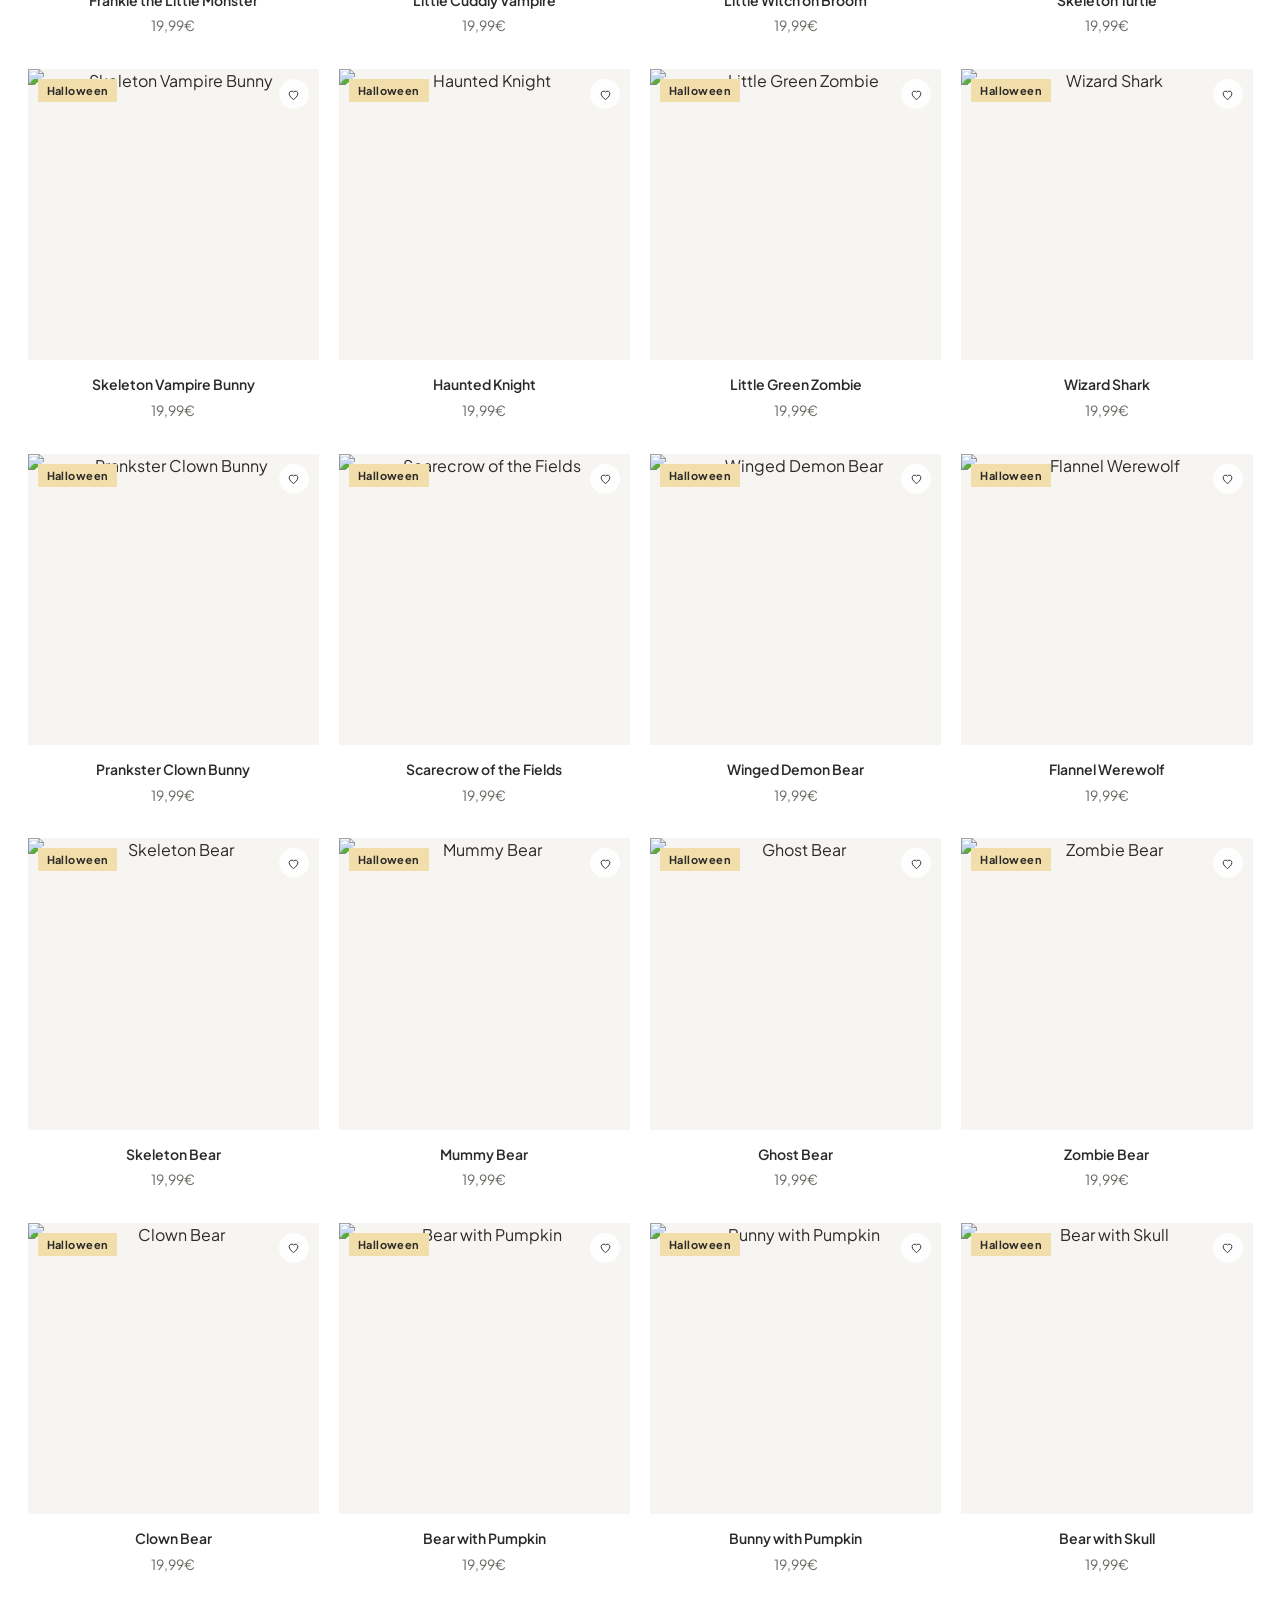
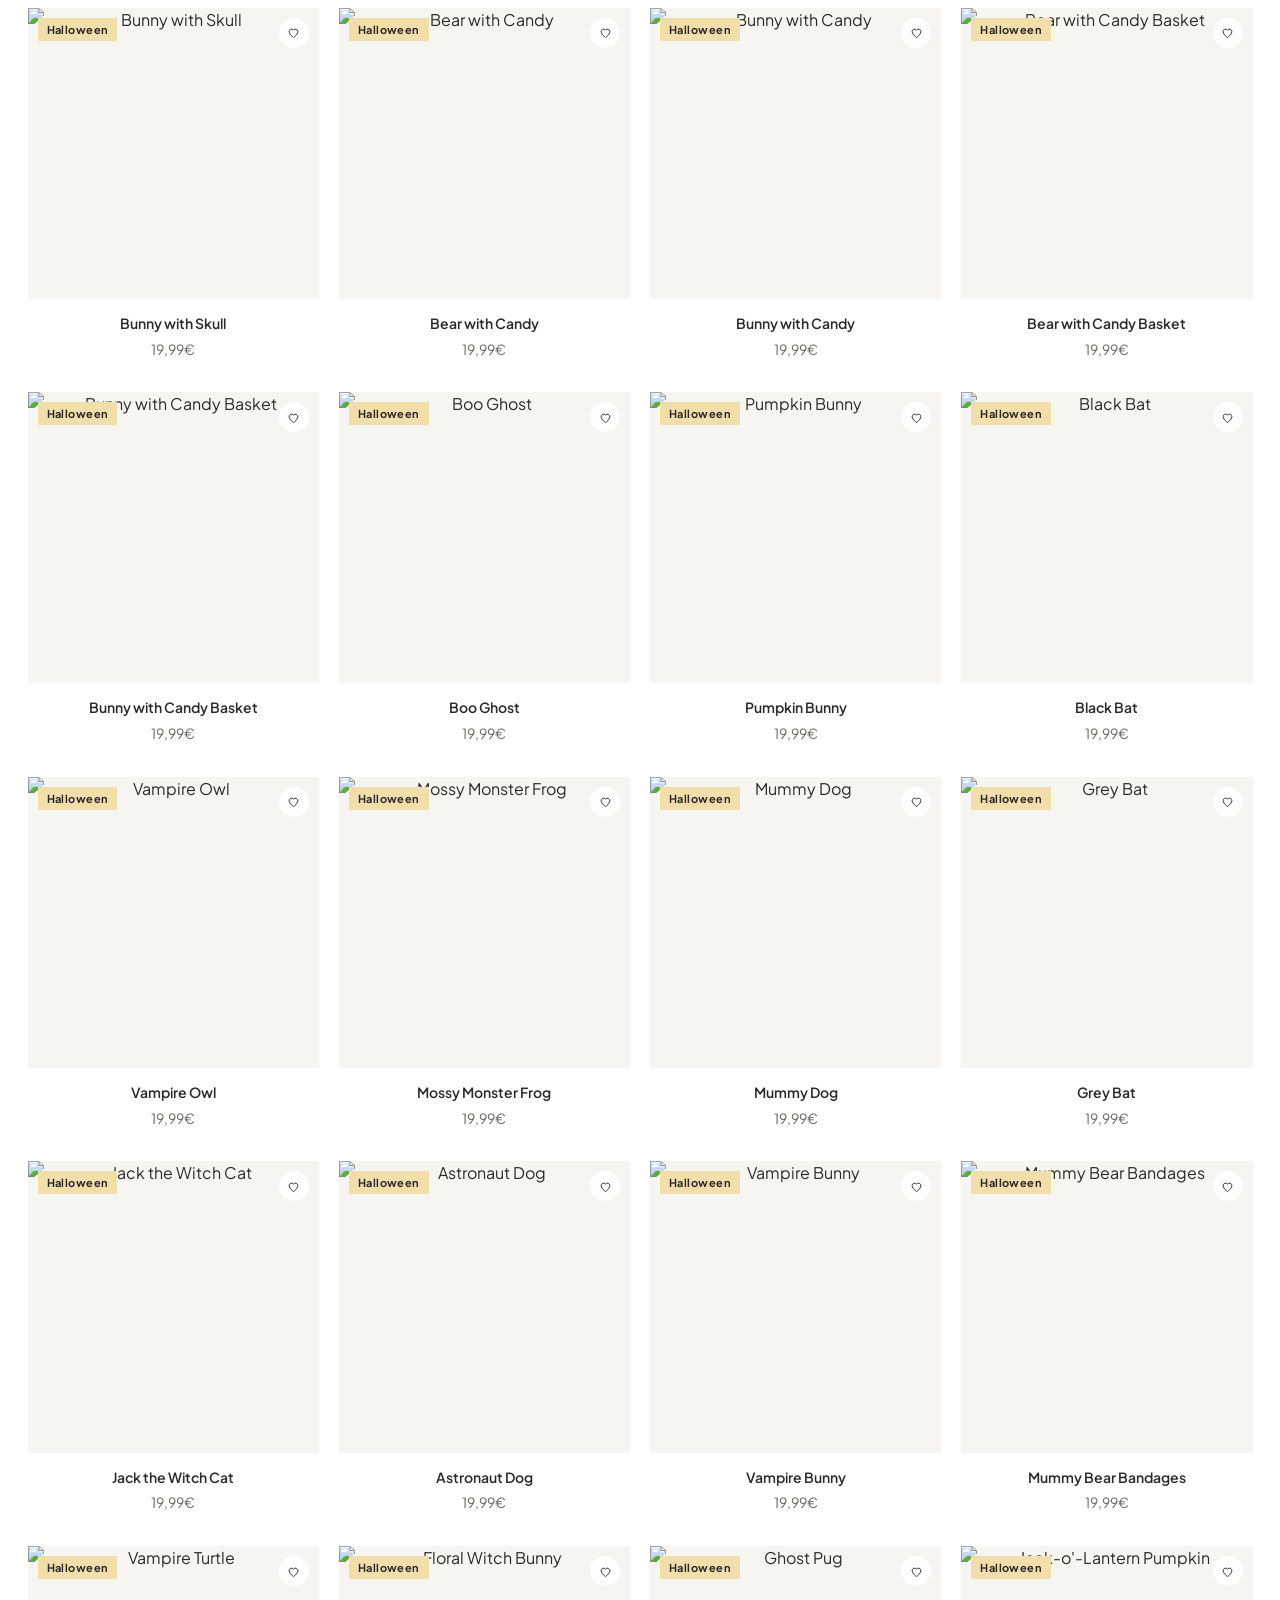
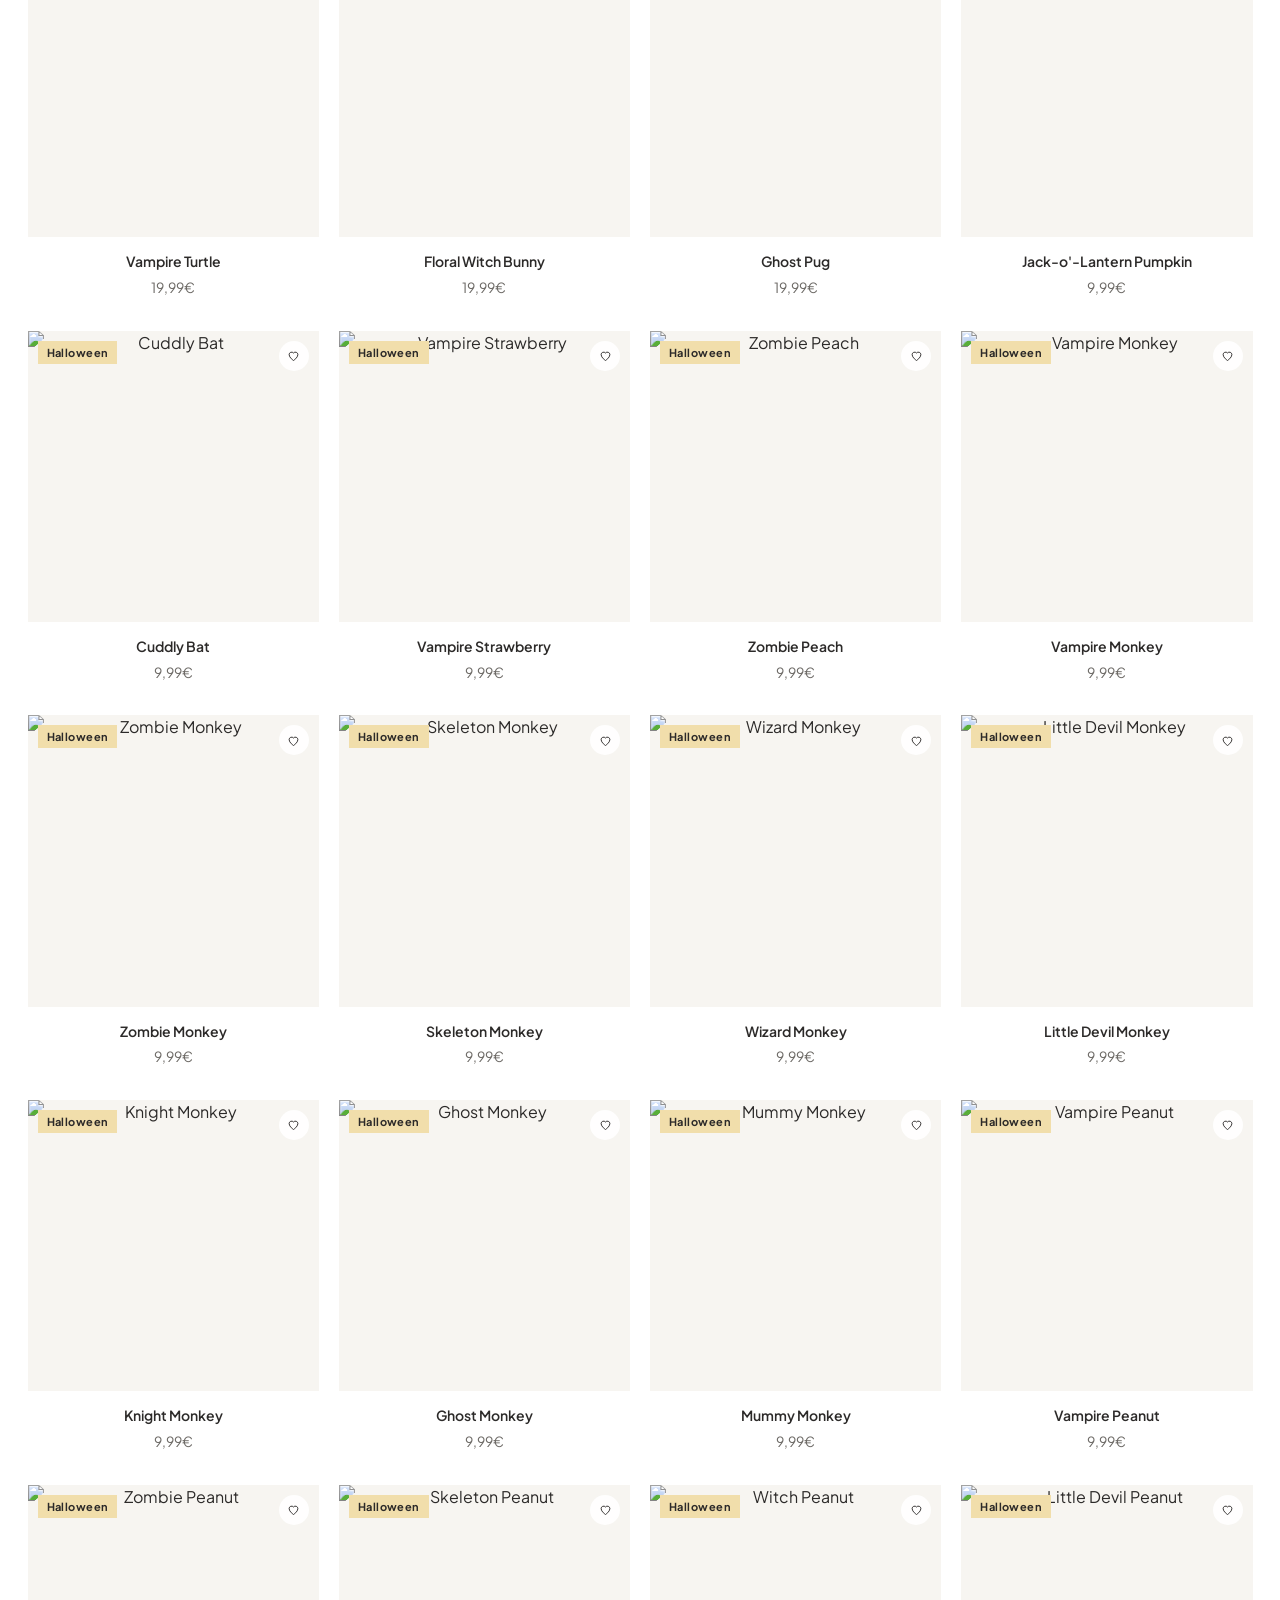
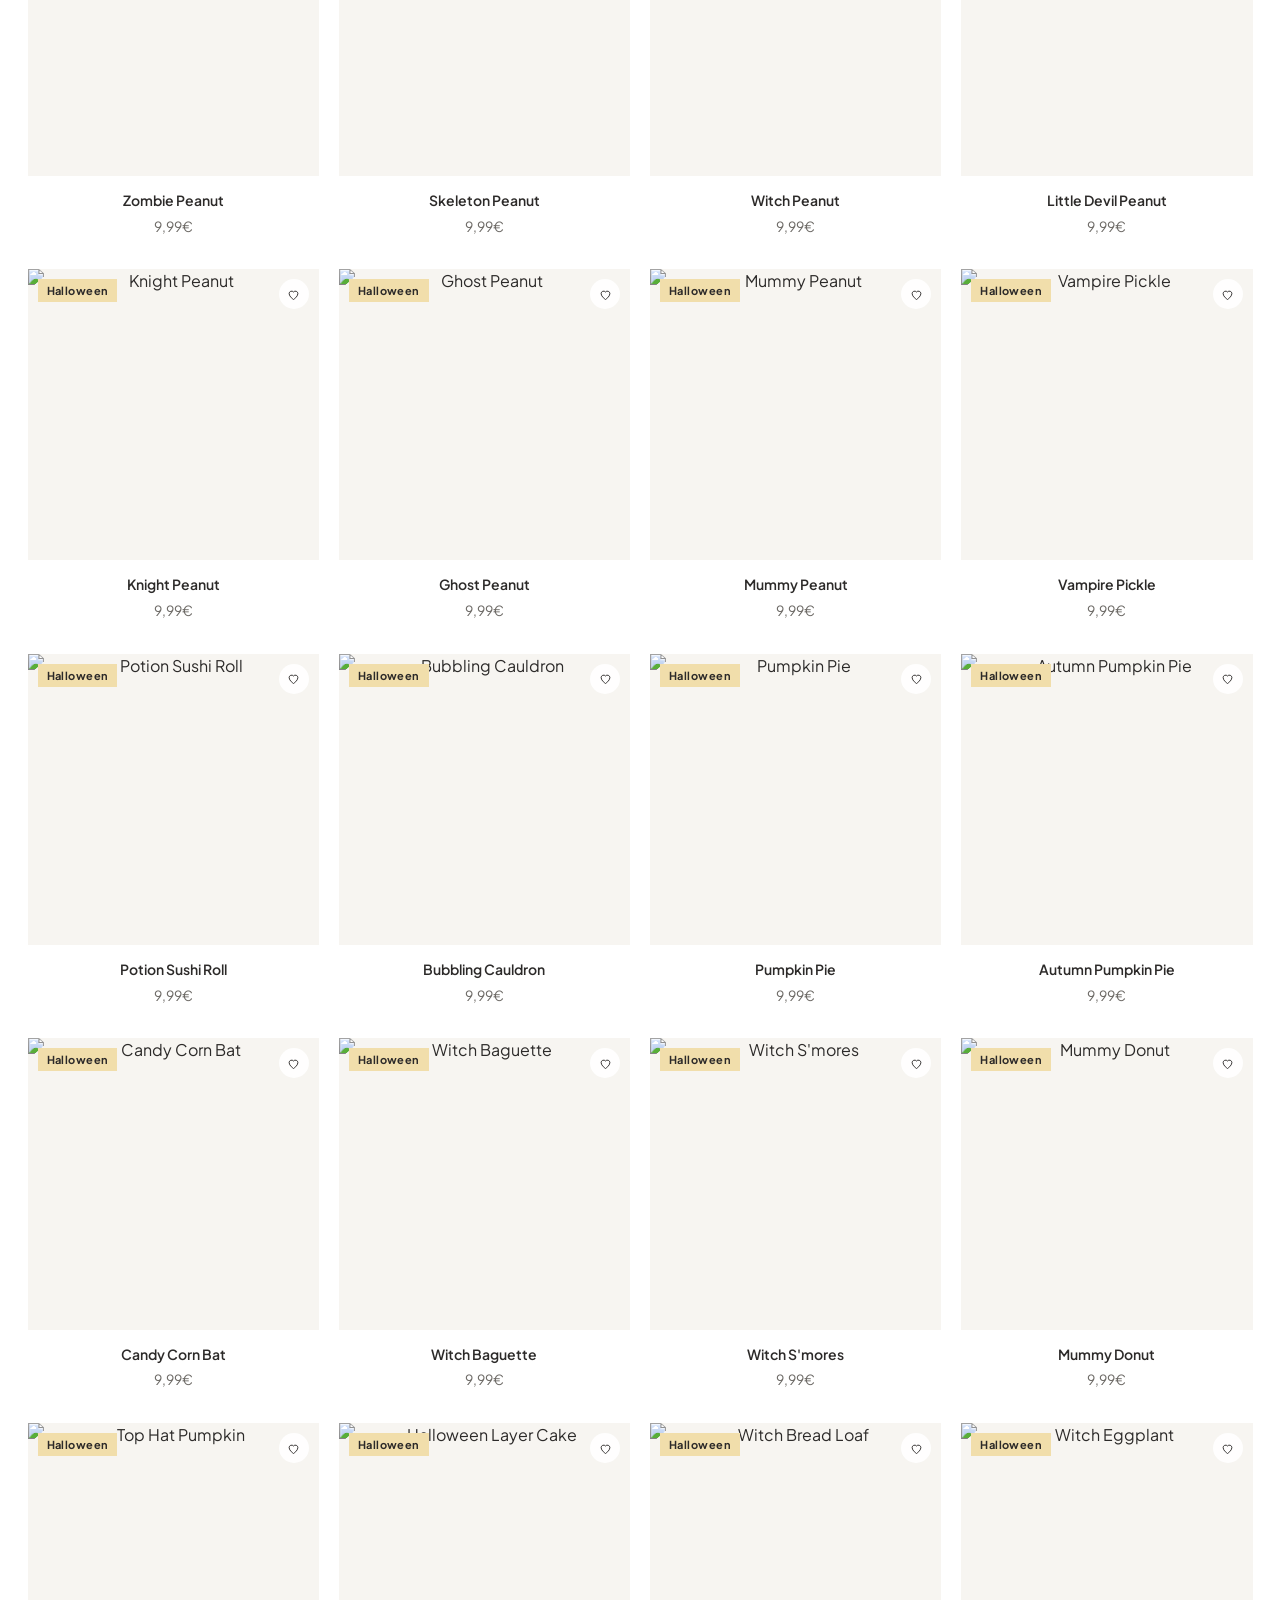
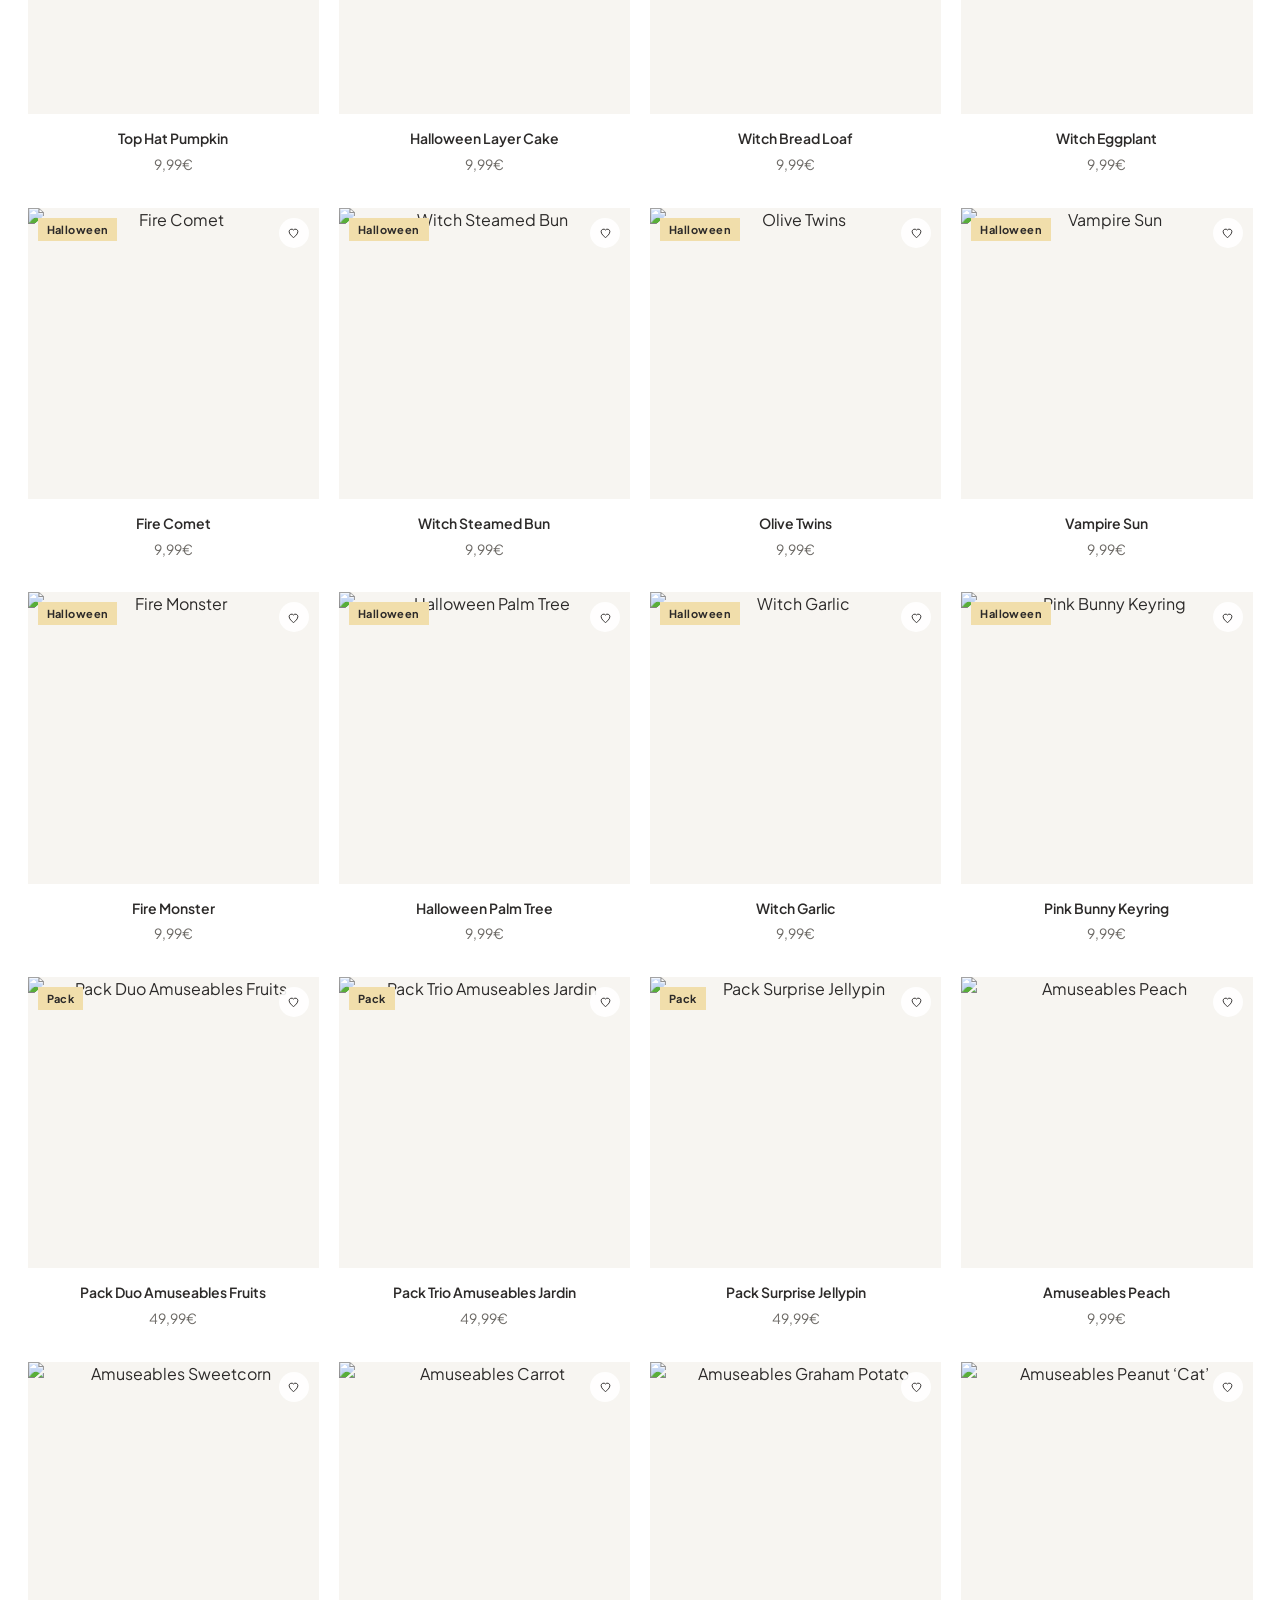
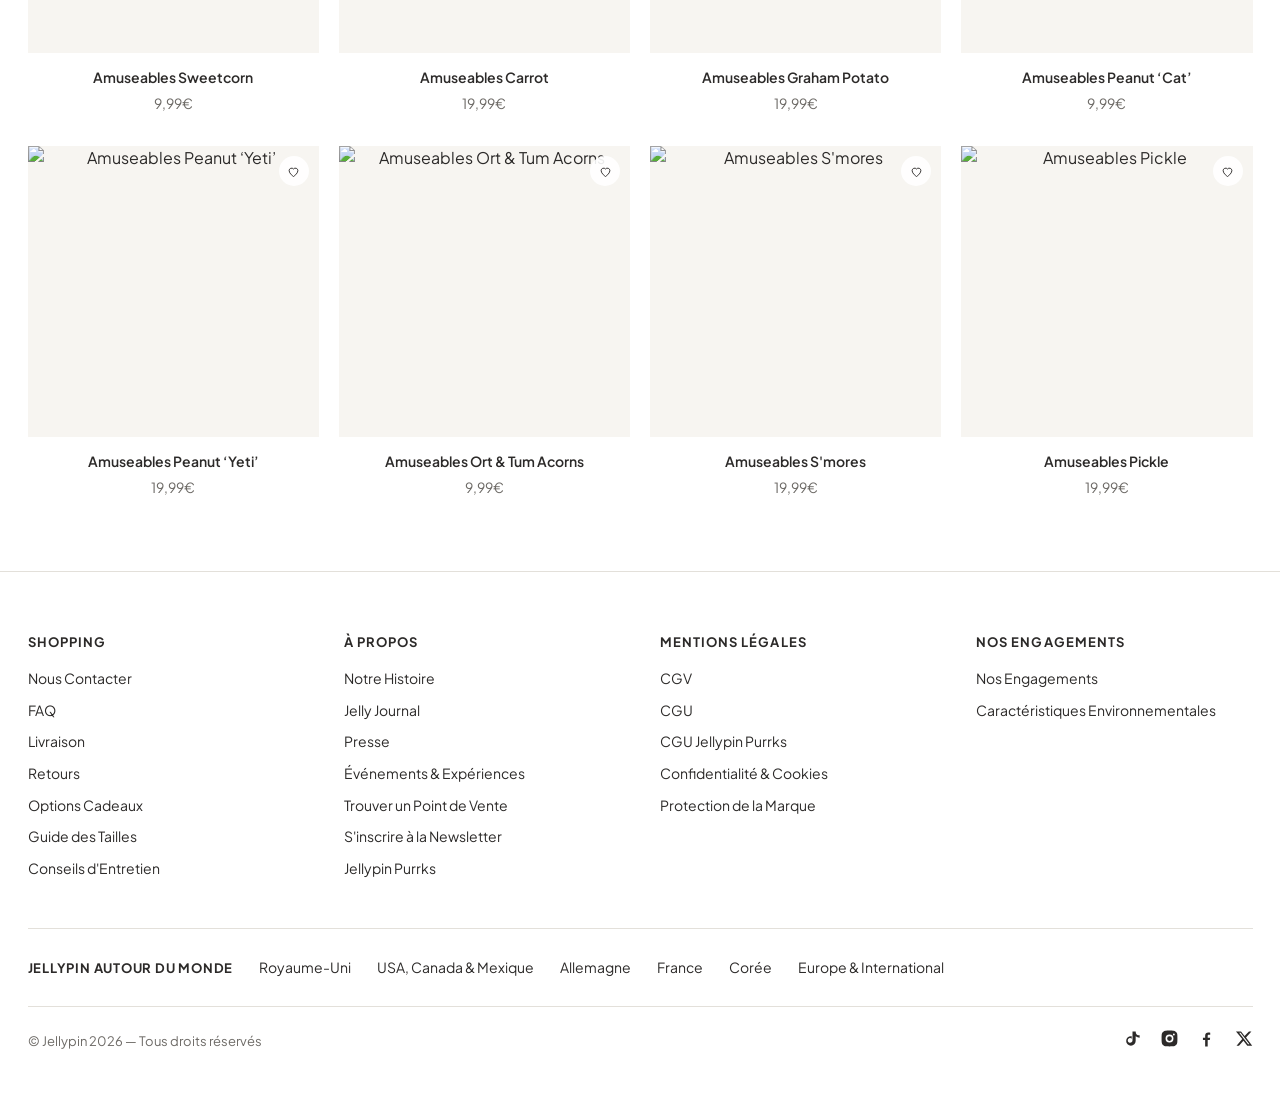
==== commit e68fb848: "Ajout de la categorie Jellypin Mystere - Nouvelle categorie 'mystere' en mode dynamique (filtre sur " ====
--- a/category.html
+++ b/category.html
@@ -48,6 +48,7 @@
       <li><a href="category.html?c=nouveautes">Nouveautés</a></li>
       <li><a href="category.html?c=tous-les-jellypins">Tous les Jellypins</a></li>
       <li><a href="category.html?c=collections">Collections</a></li>
+      <li><a href="category.html?c=mystere">Jellypin Myst&egrave;re</a></li>
       <li><a href="category.html?c=packs-jellypin">Packs Jellypin</a></li>
       <li><a href="category.html?c=halloween">Halloween &#127875;</a></li>
       <li><a href="category.html?c=animaux">Animaux</a></li>
--- a/styles.css
+++ b/styles.css
@@ -660,3 +660,44 @@
   font-size:16px;font-weight:600;border:0;border-radius:0
 }
 .drawer__checkout:hover{background:var(--burgundy)}
+
+/* --- Modale guide des tailles ------------------------------------------- */
+.sizeguide-overlay{
+  position:fixed;inset:0;z-index:60;
+  background:rgba(0,0,0,.45);
+  opacity:0;visibility:hidden;transition:opacity .2s ease,visibility .2s ease;
+}
+.sizeguide-overlay.open{opacity:1;visibility:visible}
+.sizeguide{
+  position:fixed;z-index:61;
+  top:50%;left:50%;transform:translate(-50%,-46%) scale(.98);
+  width:min(560px,calc(100vw - 32px));
+  max-height:min(80vh,720px);
+  display:flex;flex-direction:column;
+  background:#fff;
+  opacity:0;visibility:hidden;
+  transition:opacity .2s ease,visibility .2s ease,transform .2s ease;
+}
+.sizeguide.open{opacity:1;visibility:visible;transform:translate(-50%,-50%) scale(1)}
+.sizeguide__head{
+  display:flex;align-items:center;justify-content:space-between;
+  gap:16px;padding:20px 24px;border-bottom:1px solid var(--line);
+}
+.sizeguide__head h2{margin:0;font-size:18px;letter-spacing:.02em}
+.sizeguide__close{
+  border:0;background:none;font-size:28px;line-height:1;
+  padding:0 4px;cursor:pointer;color:var(--ink);
+}
+.sizeguide__body{padding:20px 24px 24px;overflow-y:auto}
+.sizeguide__body>p{margin:0 0 16px;font-size:14px;line-height:1.6}
+.sizeguide__table{width:100%;border-collapse:collapse;font-size:14px}
+.sizeguide__table th,.sizeguide__table td{
+  text-align:left;padding:10px 12px;border-bottom:1px solid var(--line);
+}
+.sizeguide__table th{
+  background:var(--cream-light);font-weight:600;
+  font-size:12px;text-transform:uppercase;letter-spacing:.06em;
+}
+.sizeguide__table td:first-child{font-weight:600}
+.sizeguide__note{margin:16px 0 0;font-size:13px;color:#666;line-height:1.6}
+.pdp__sizelink{cursor:pointer}
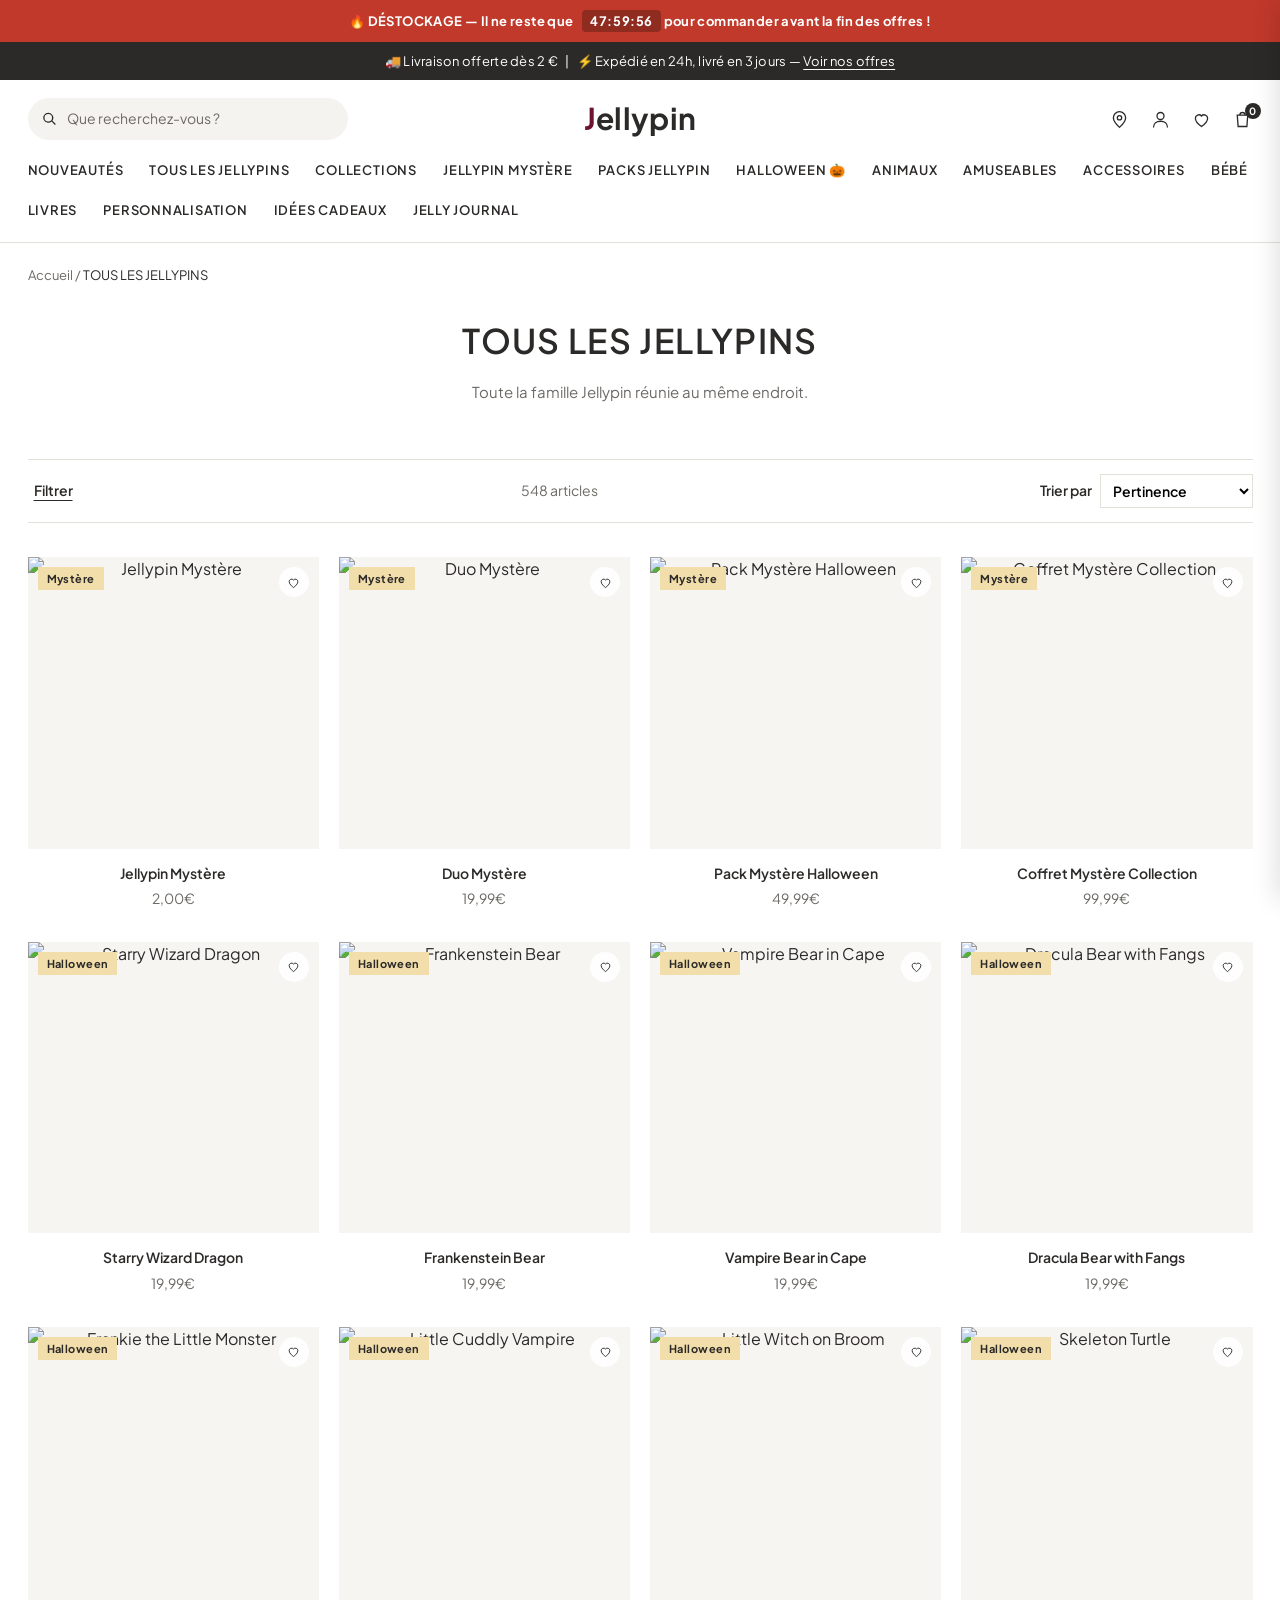
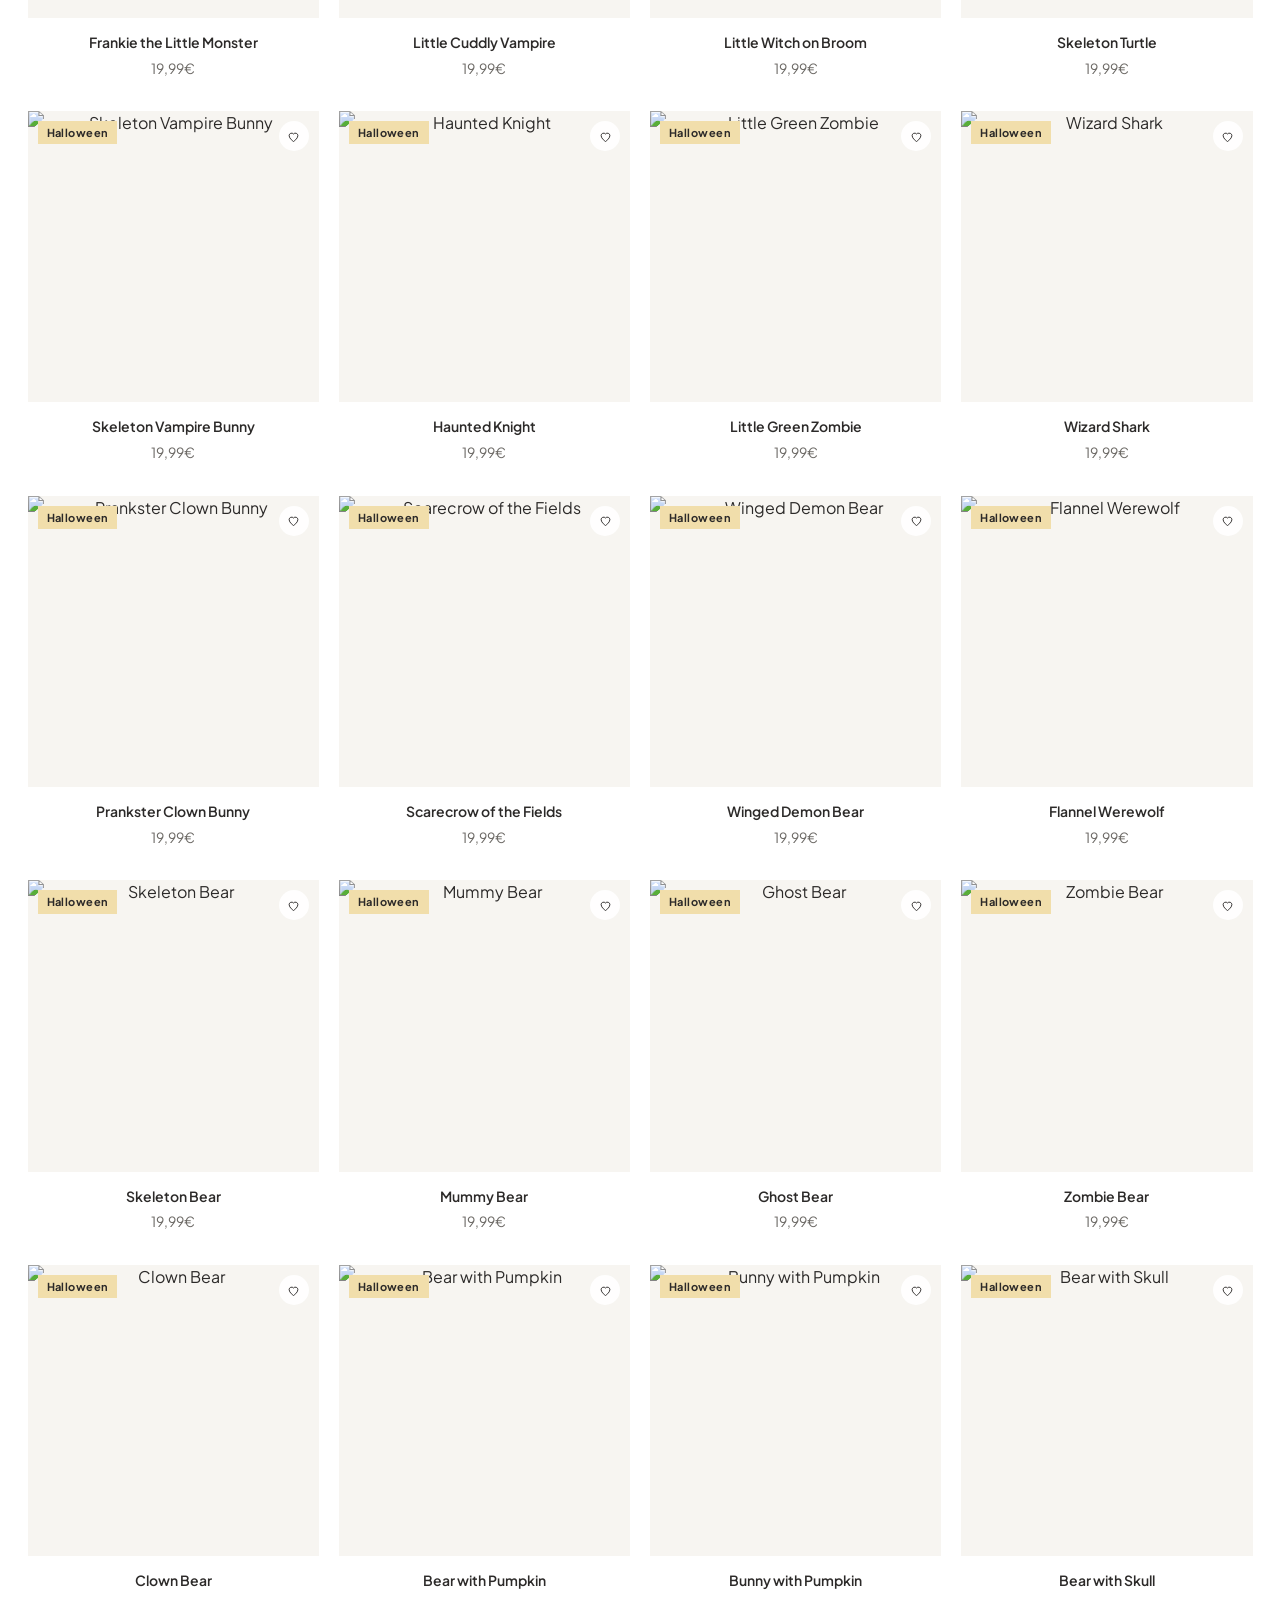
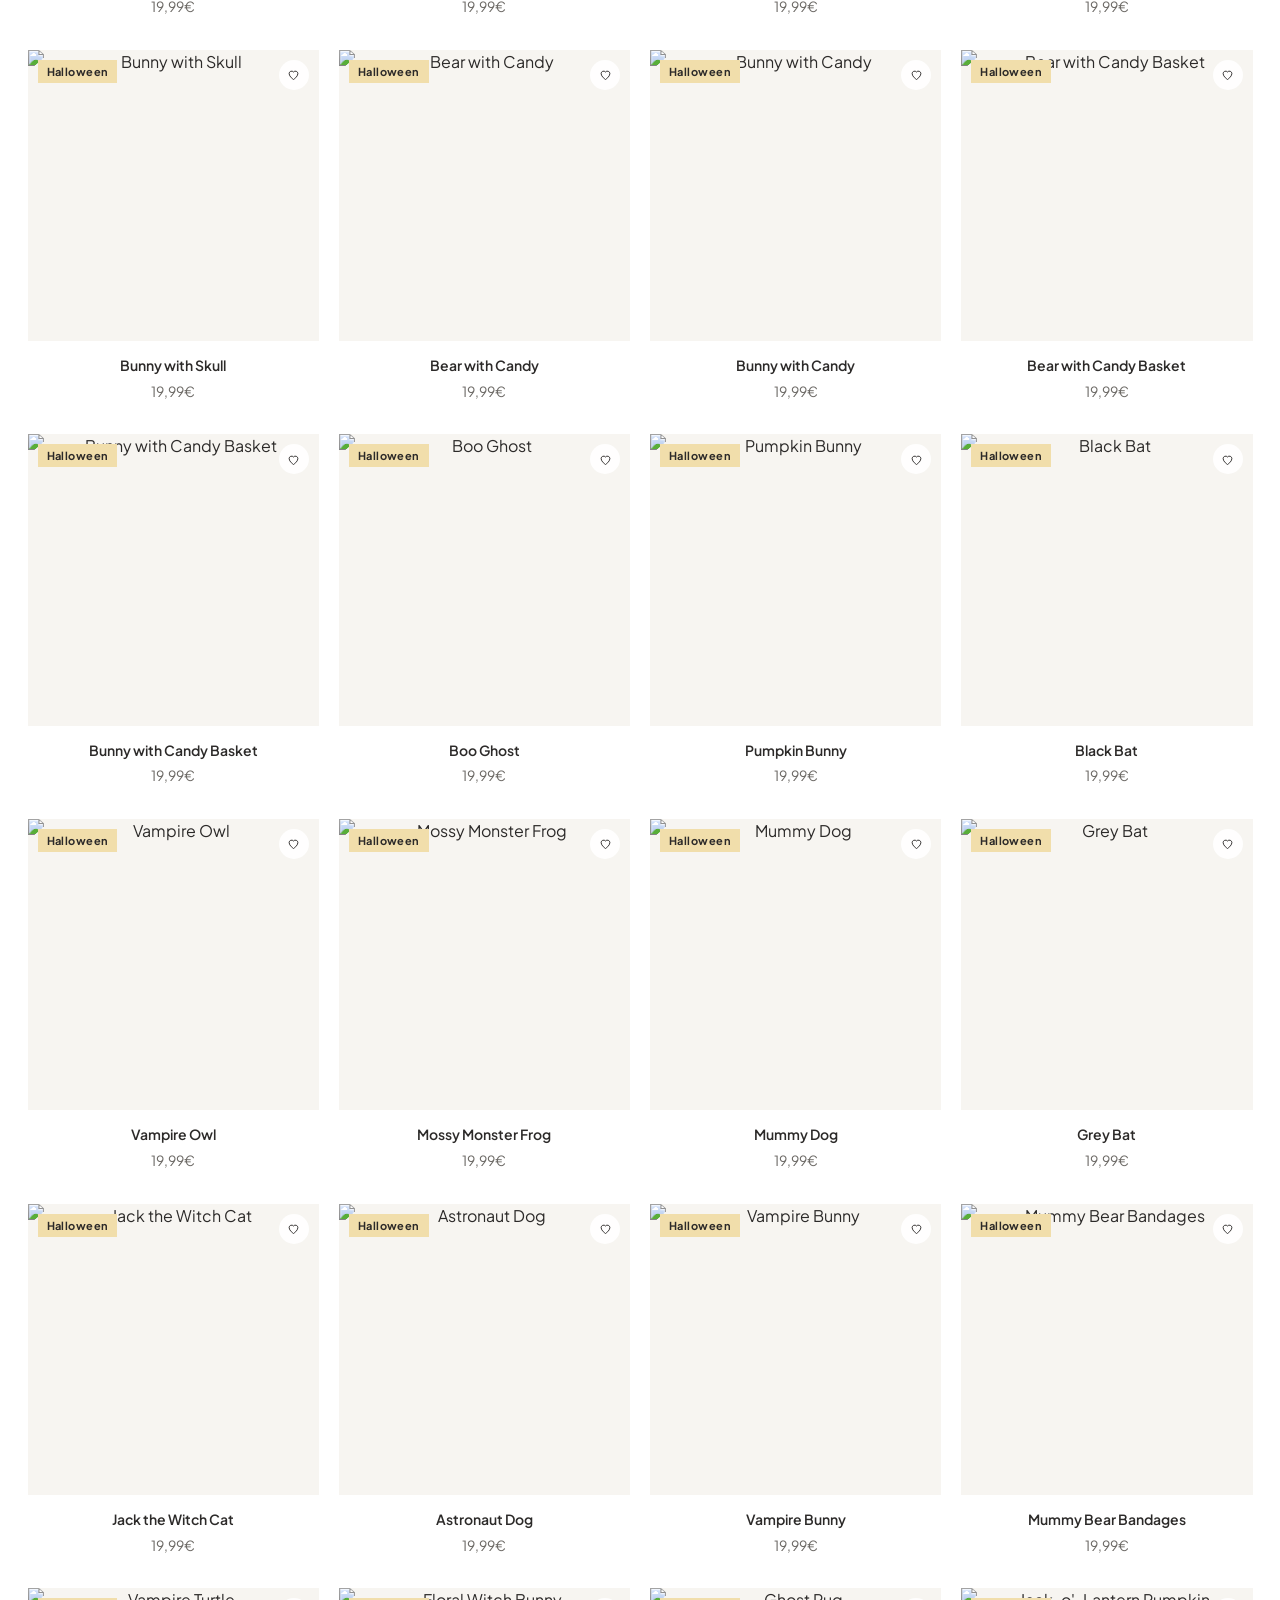
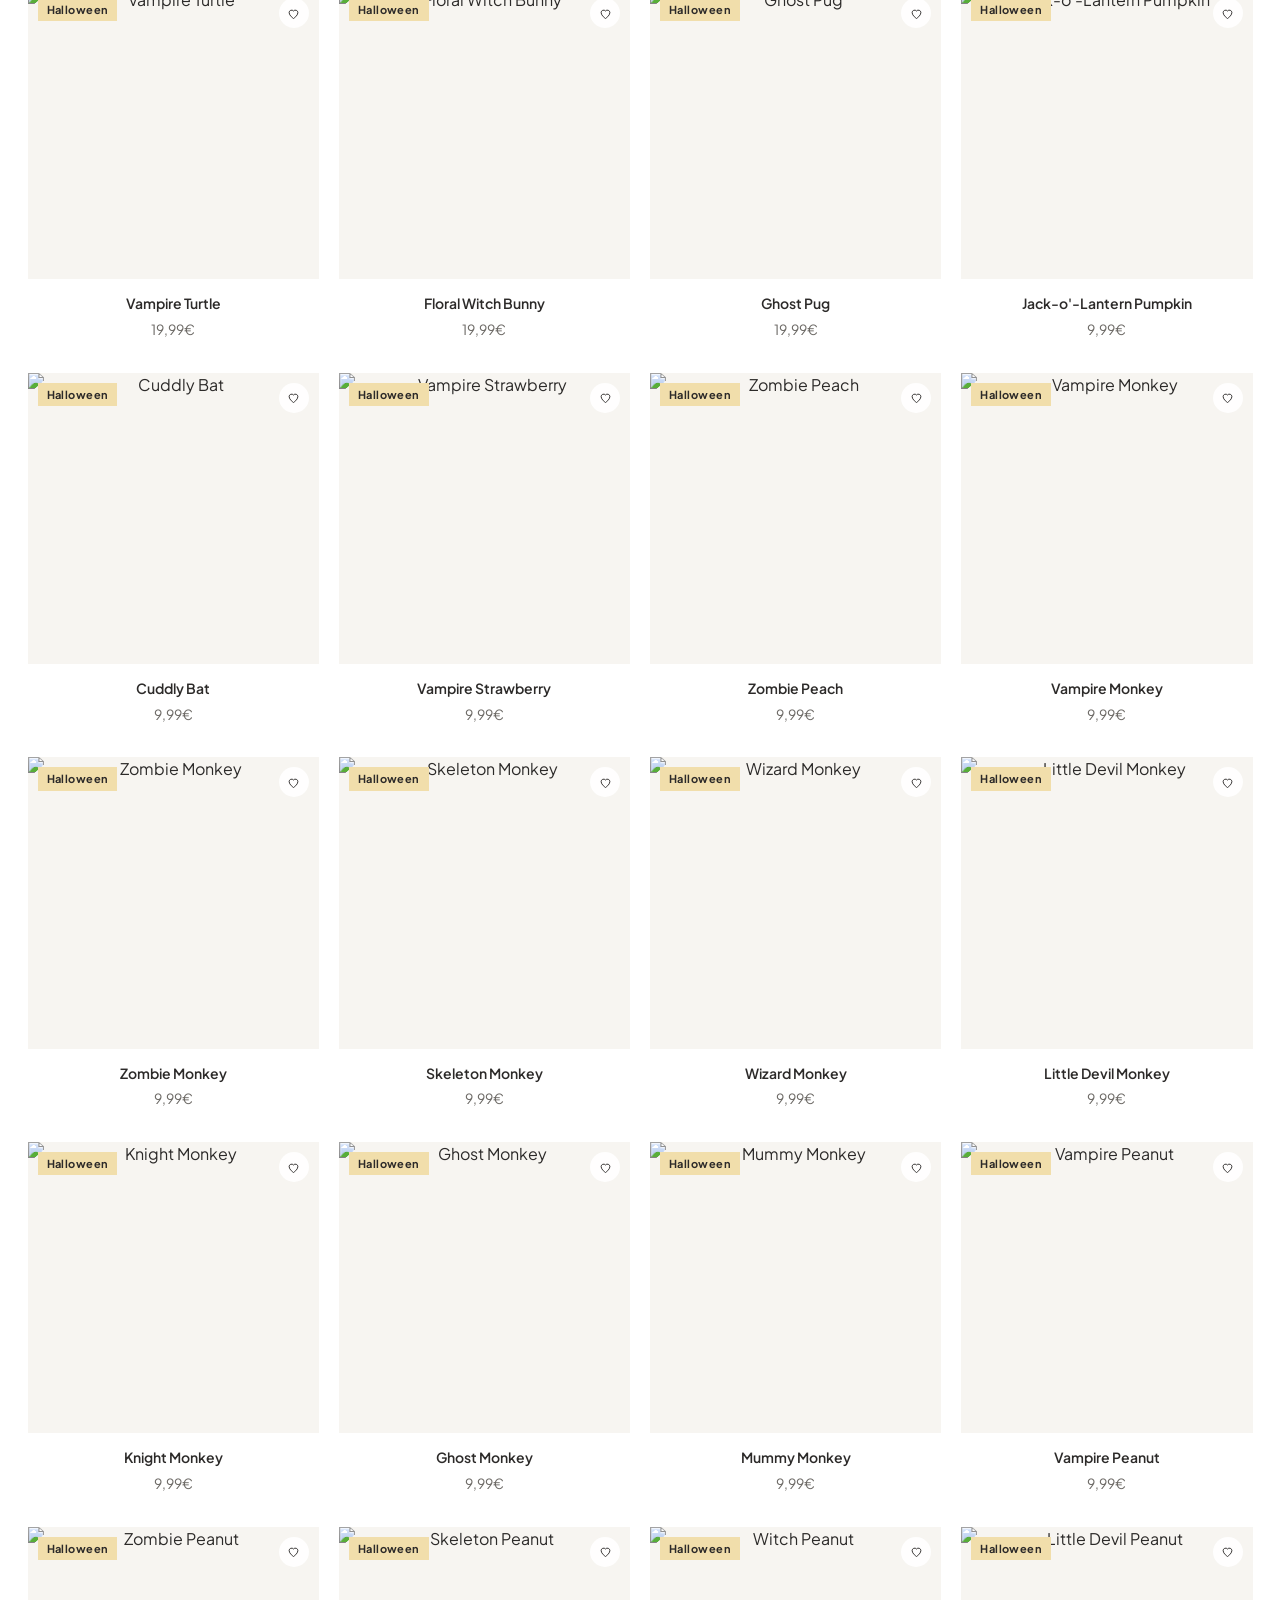
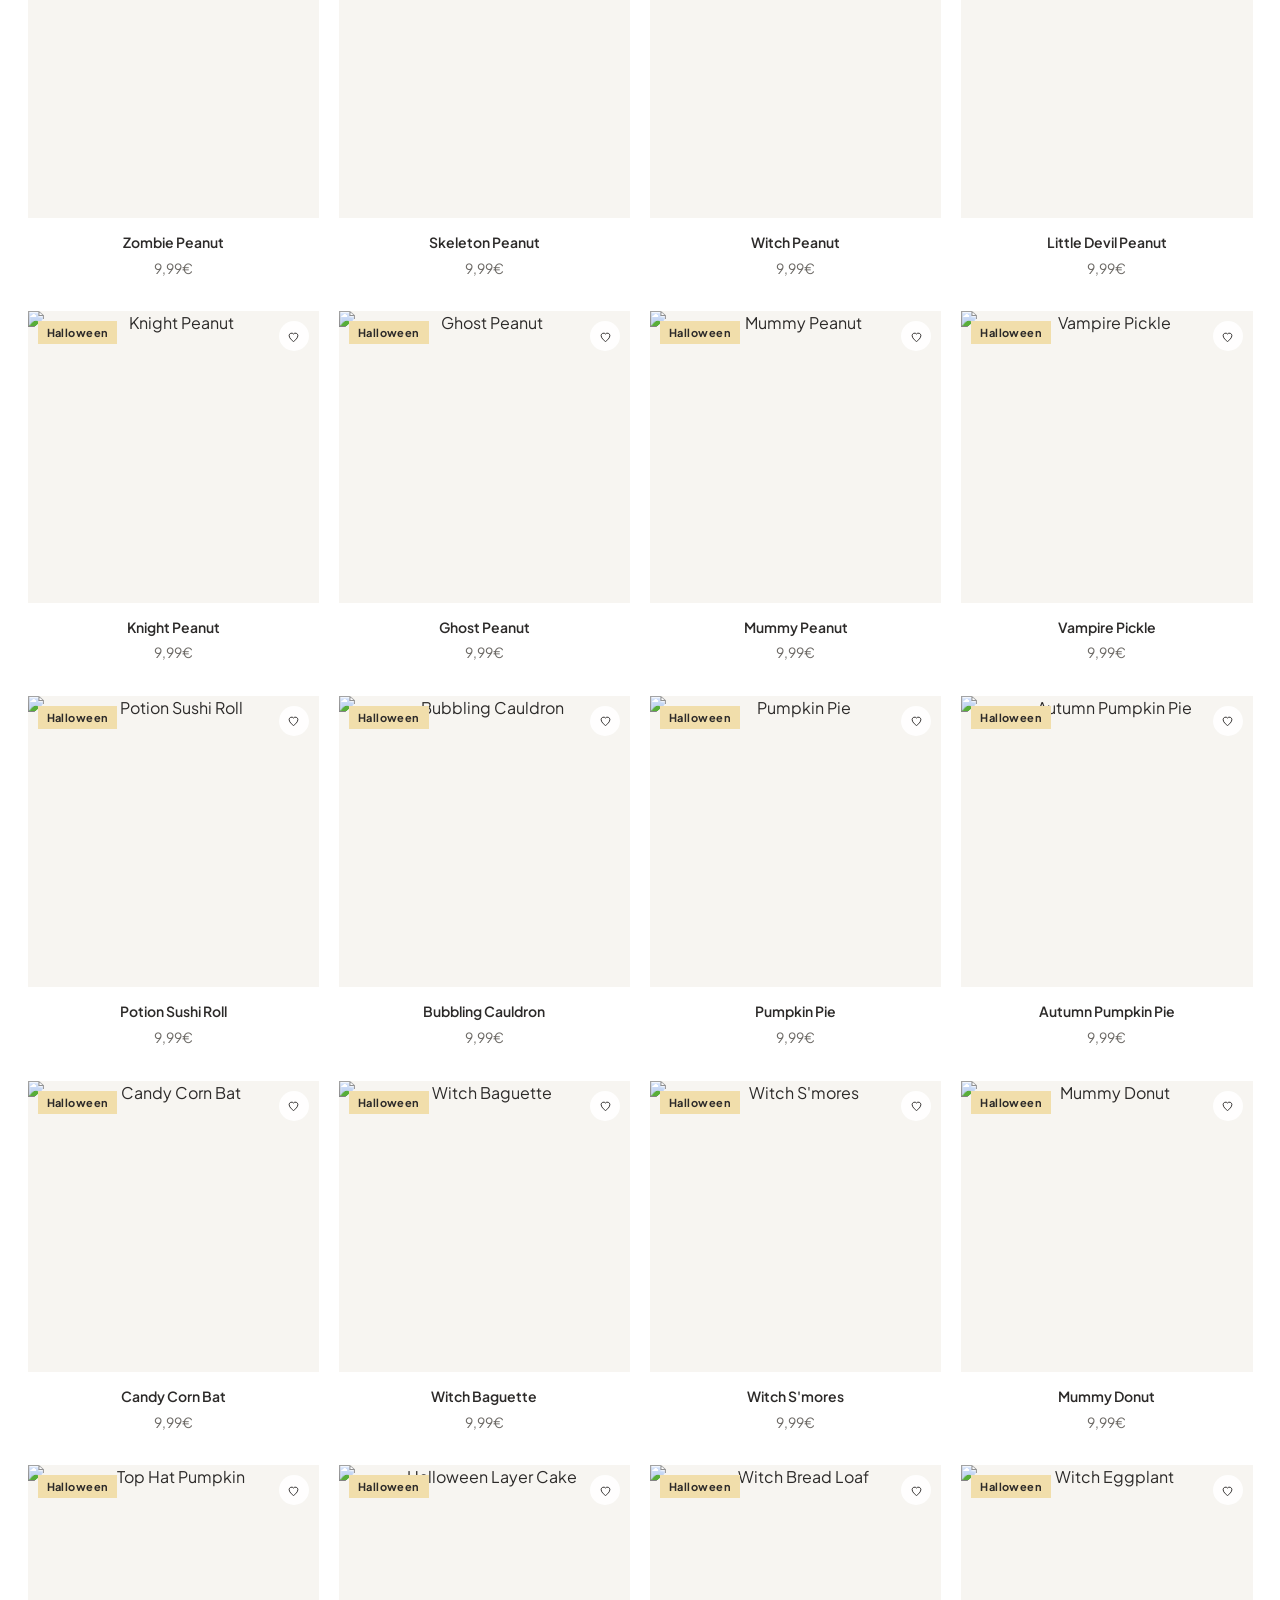
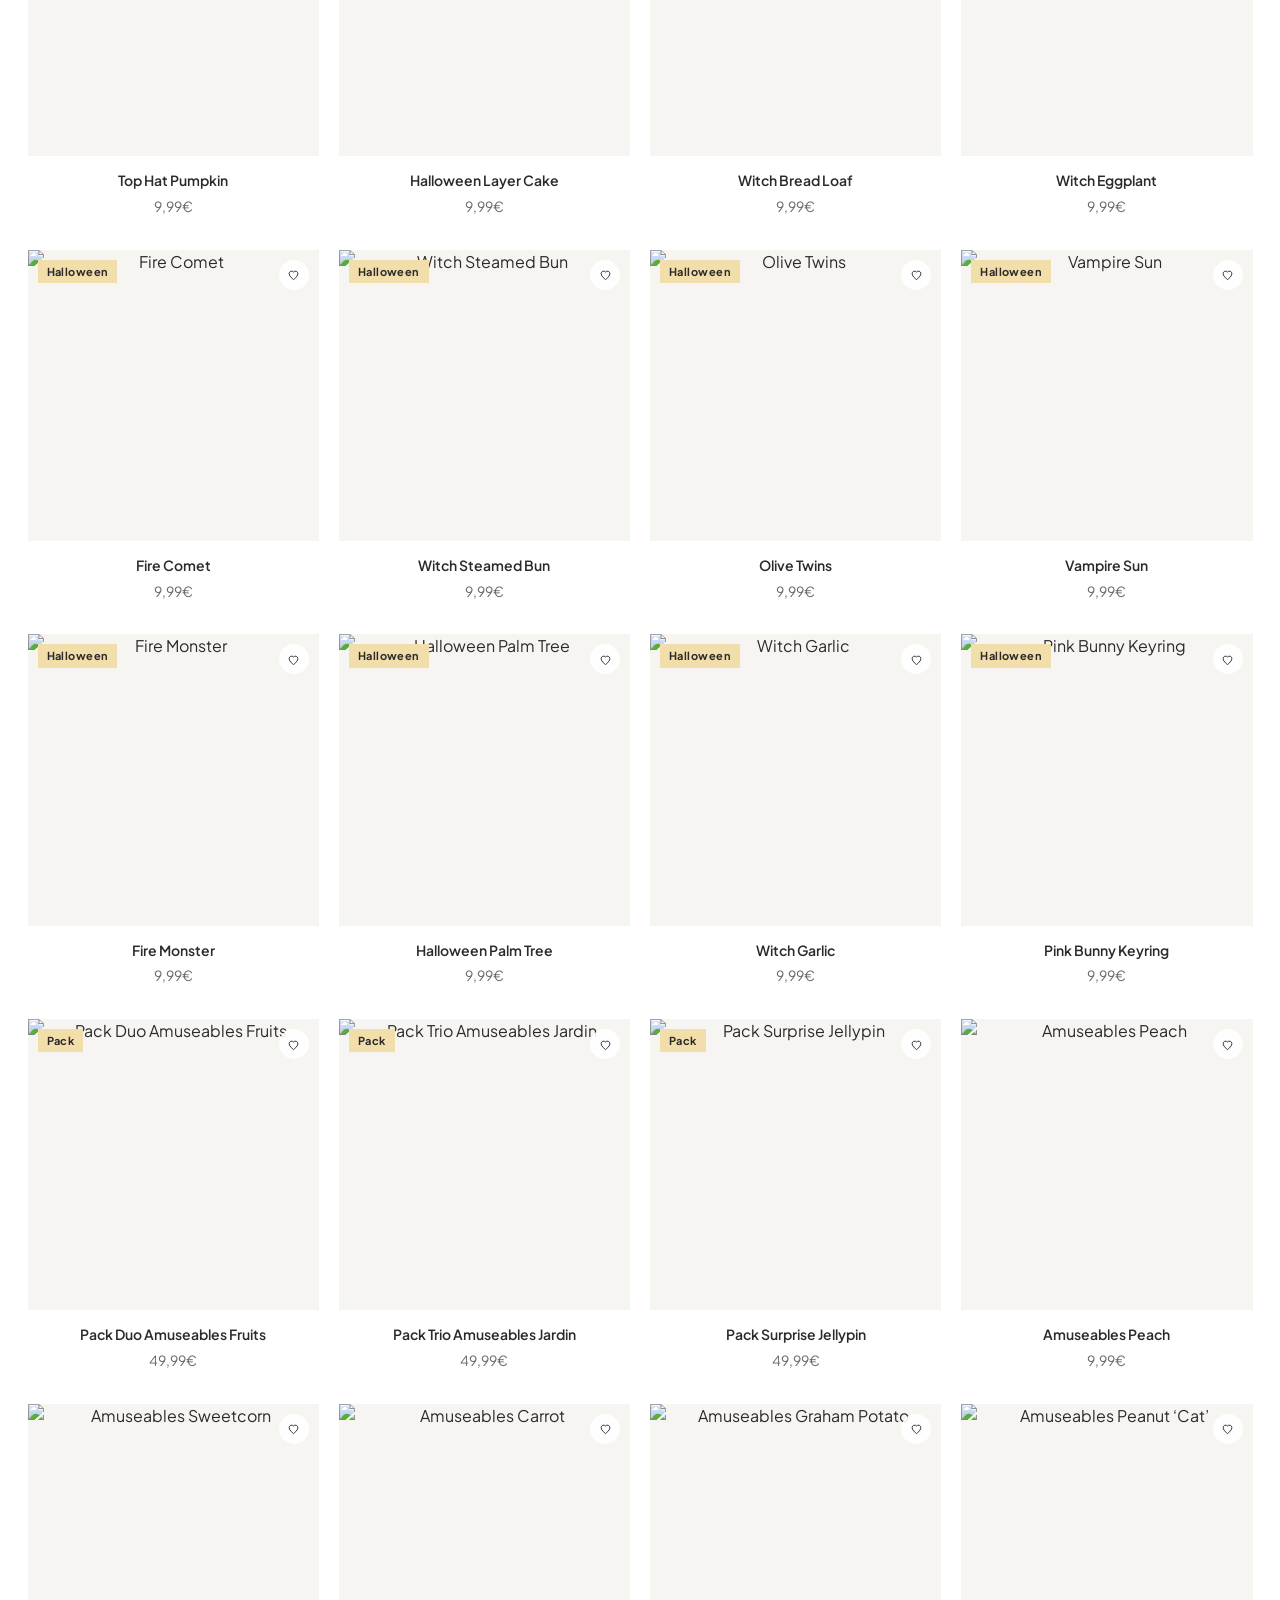
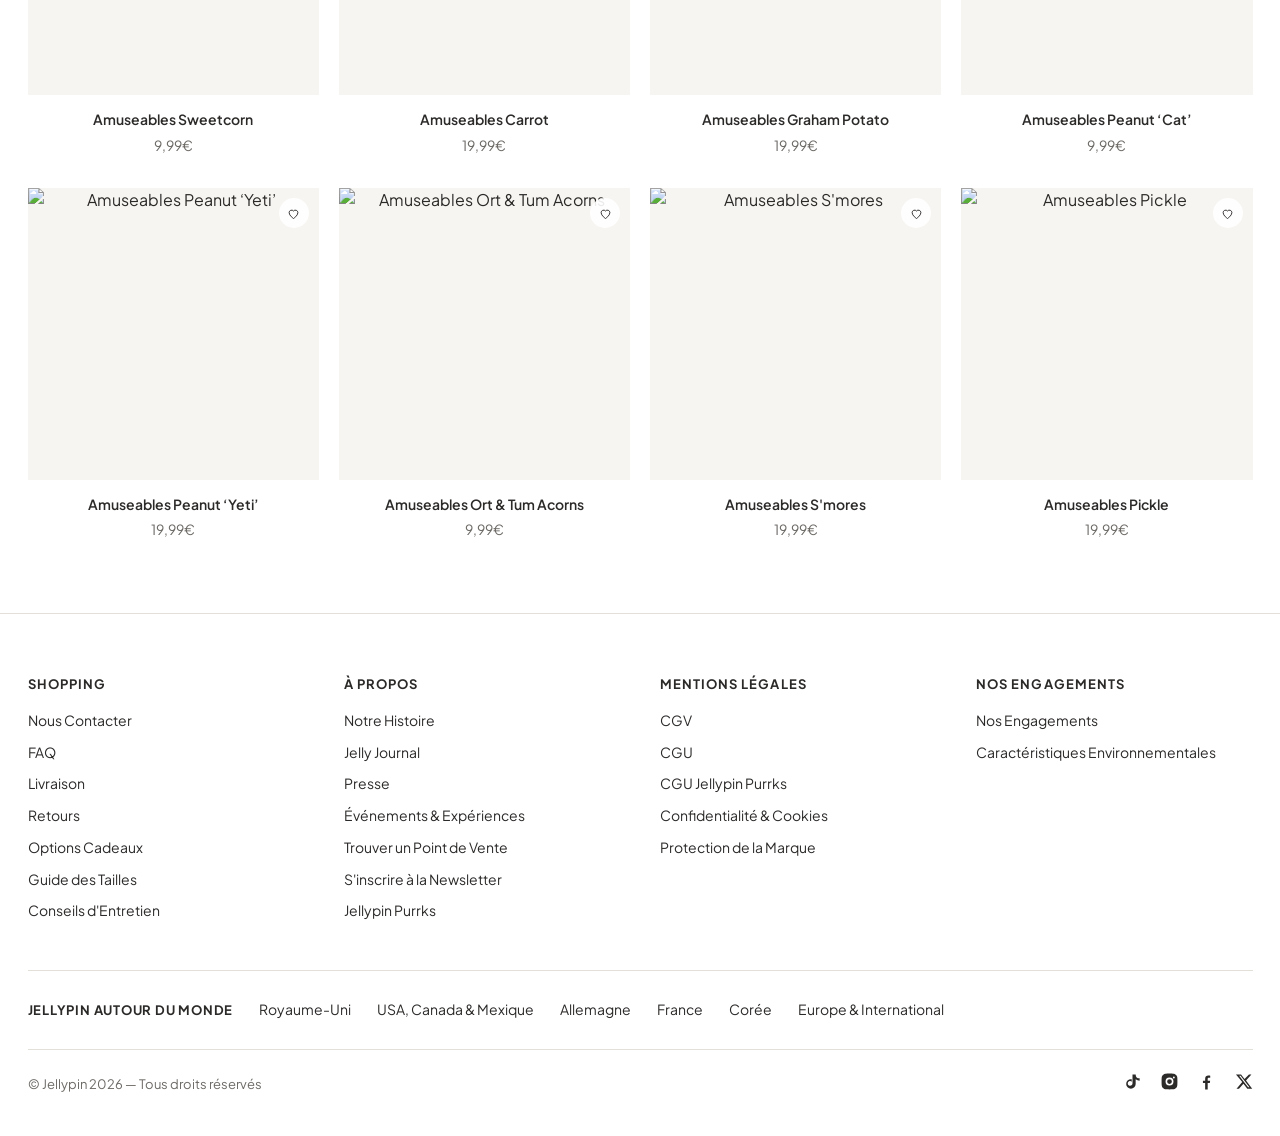
==== commit f673bdb3: "Ajout barre urgence destockage 48h avec compte a rebours Co-Authored-By: Claude Sonnet 4.6 <noreply@" ====
--- a/category.html
+++ b/category.html
@@ -8,9 +8,15 @@
 <link rel="preconnect" href="https://fonts.gstatic.com" crossorigin>
 <link href="https://fonts.googleapis.com/css2?family=Plus+Jakarta+Sans:wght@400;500;600;700&display=swap" rel="stylesheet">
 <link rel="stylesheet" href="styles.css">
+<!-- Statcounter -->
+<script type="text/javascript">var sc_project=13353586;var sc_invisible=1;var sc_security="6846dd3d";</script>
+<script type="text/javascript" src="https://www.statcounter.com/counter/counter.js" async></script>
 </head>
 <body>
 
+<div class="urgency-bar">
+  🔥 DÉSTOCKAGE — Il ne reste que <span class="urgency-bar__timer" id="urgency-timer">48:00:00</span> pour commander avant la fin des offres !
+</div>
 <div class="promo-bar">
   🚚 Livraison offerte dès 2&nbsp;&euro;&ensp;|&ensp;⚡ Expédié en 24h, livré en 3 jours &mdash; <a href="#" data-open-cart>Voir nos offres</a>
 </div>
--- a/styles.css
+++ b/styles.css
@@ -53,6 +53,29 @@
 /* ==========================================================================
    Bandeau promo
    ========================================================================== */
+.urgency-bar{
+  background:#c0392b;
+  color:#fff;
+  text-align:center;
+  font-size:13px;
+  font-weight:700;
+  letter-spacing:.03em;
+  padding:10px 20px;
+  animation:urgency-pulse 2s ease-in-out infinite;
+}
+@keyframes urgency-pulse{
+  0%,100%{background:#c0392b;}
+  50%{background:#e74c3c;}
+}
+.urgency-bar__timer{
+  display:inline-block;
+  background:rgba(0,0,0,.25);
+  border-radius:4px;
+  padding:1px 8px;
+  margin-left:6px;
+  font-variant-numeric:tabular-nums;
+  letter-spacing:.05em;
+}
 .promo-bar{
   background:var(--ink);
   color:#fff;
@@ -701,3 +724,14 @@
 .sizeguide__table td:first-child{font-weight:600}
 .sizeguide__note{margin:16px 0 0;font-size:13px;color:#666;line-height:1.6}
 .pdp__sizelink{cursor:pointer}
+
+/* Mention de prix d'appel sur une tuile de categorie */
+.trio__from{
+  display:block;
+  margin-top:4px;
+  font-size:13px;
+  font-weight:600;
+  letter-spacing:.04em;
+  text-transform:uppercase;
+  color:var(--burgundy);
+}
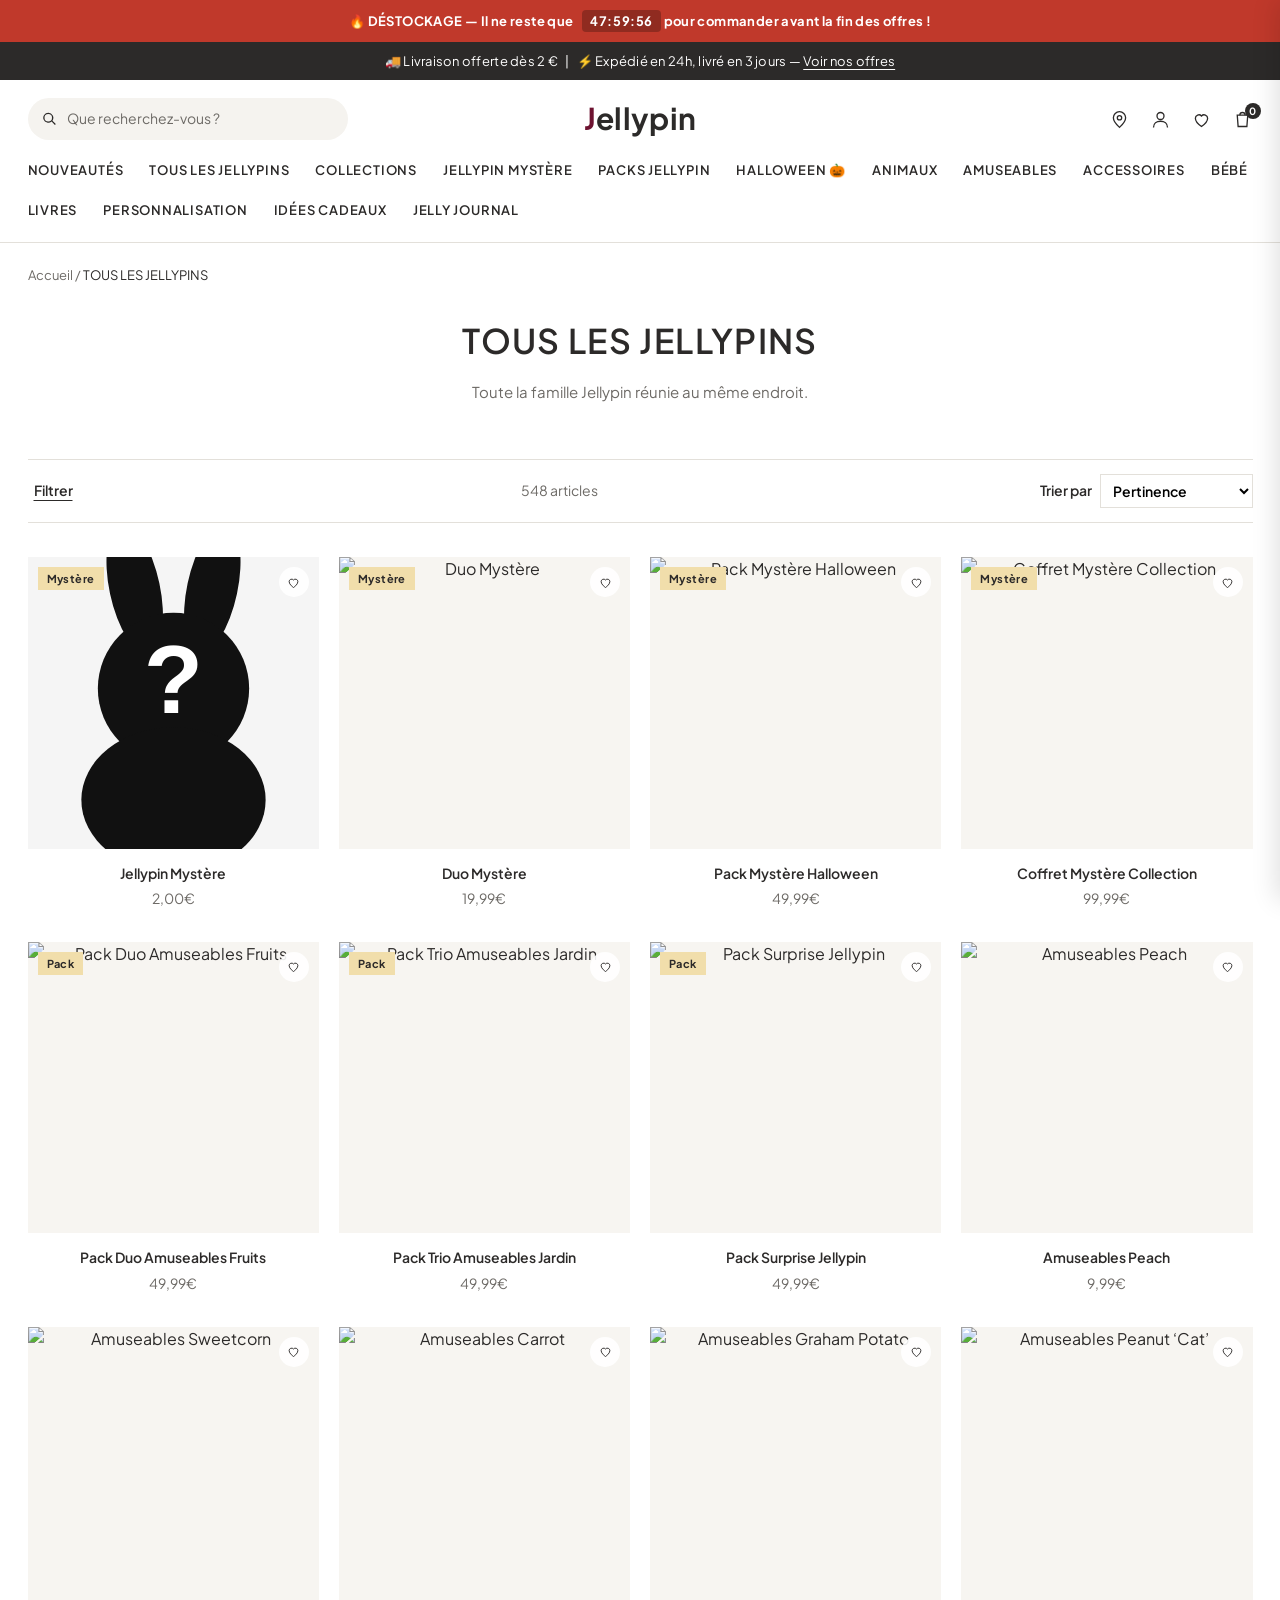
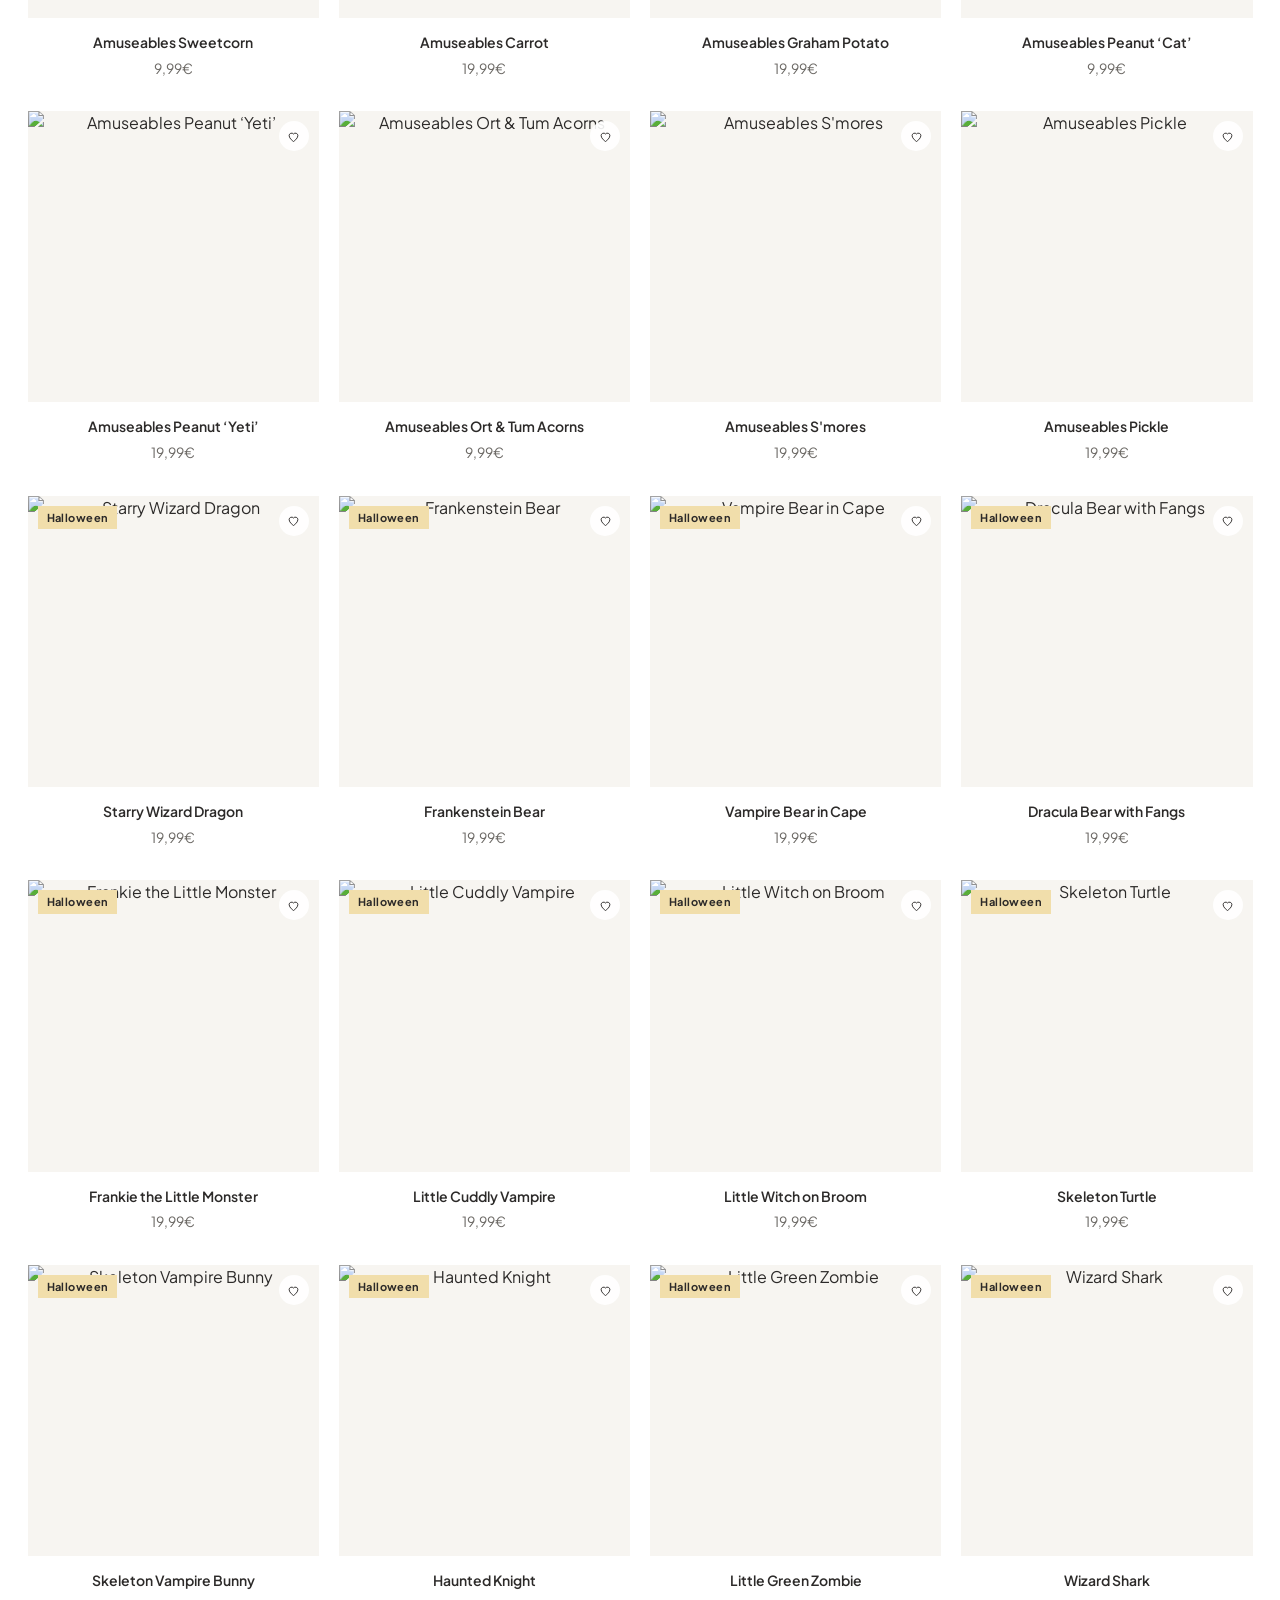
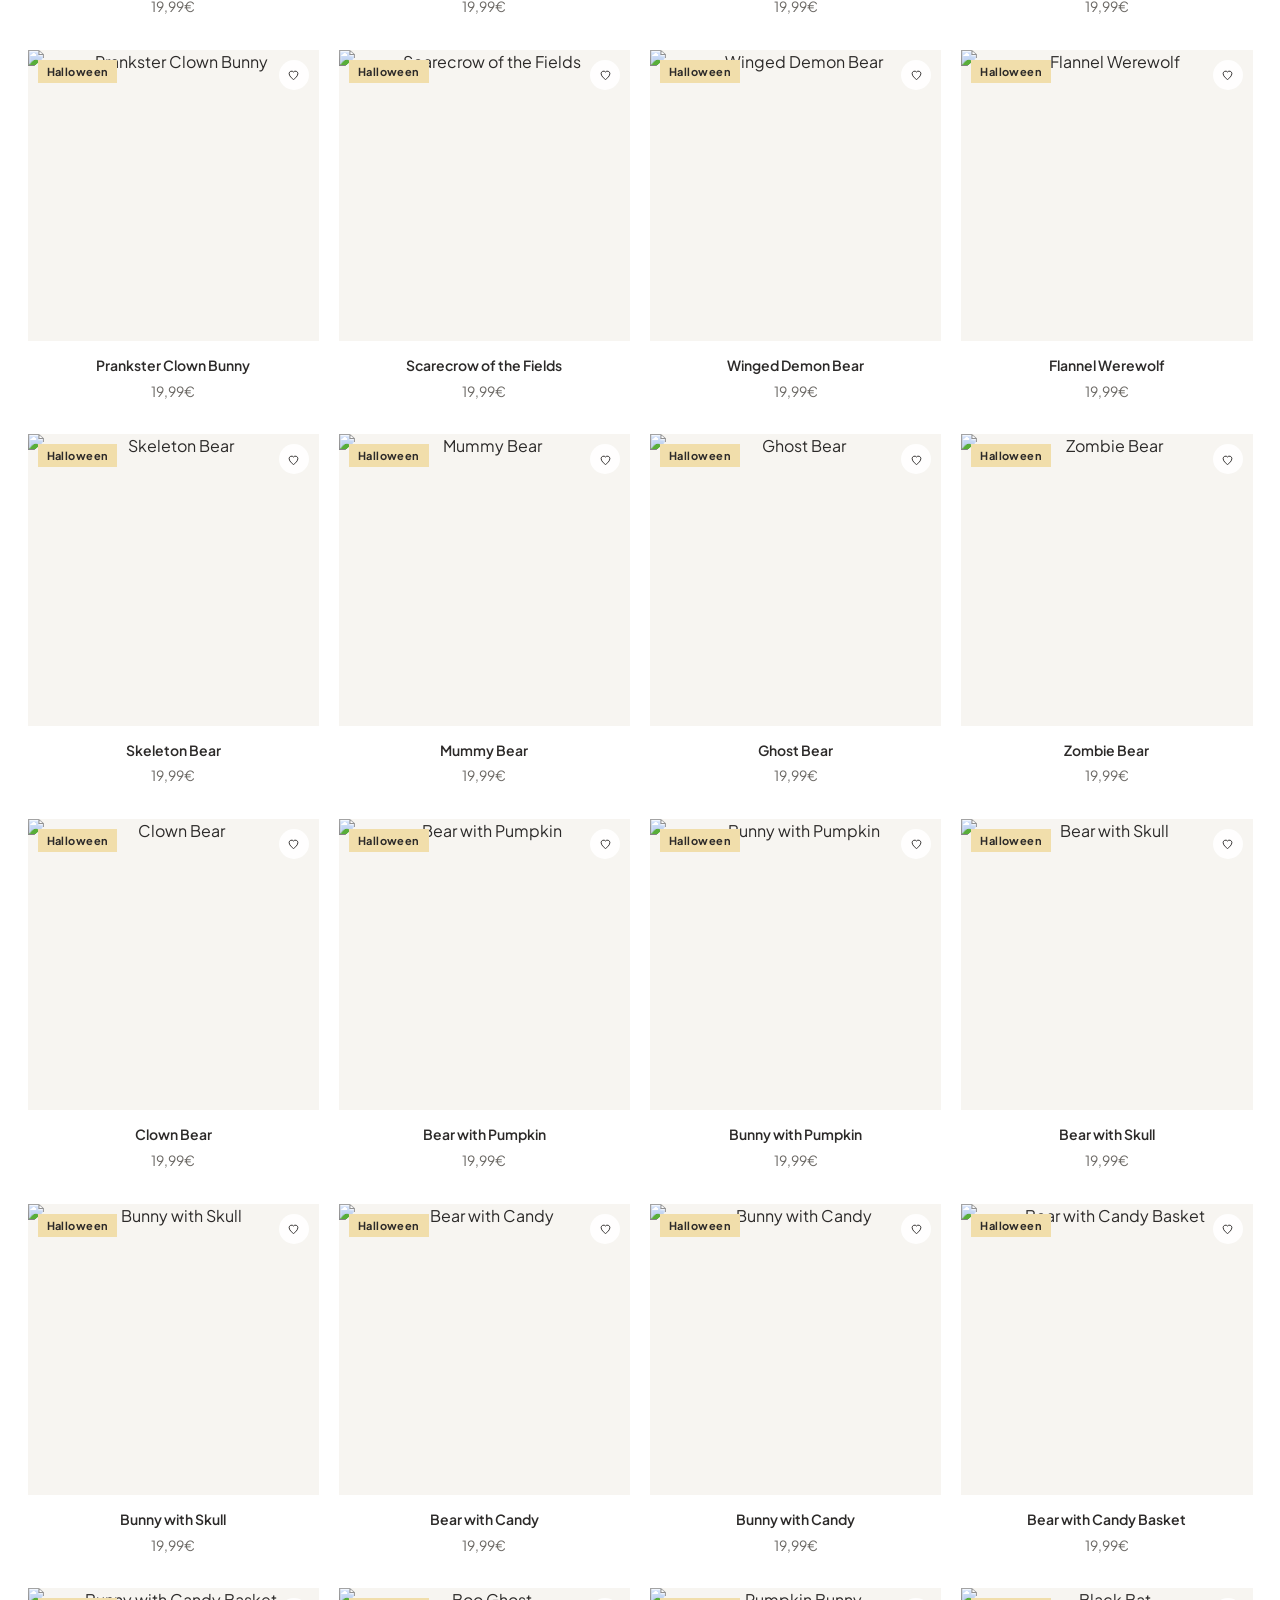
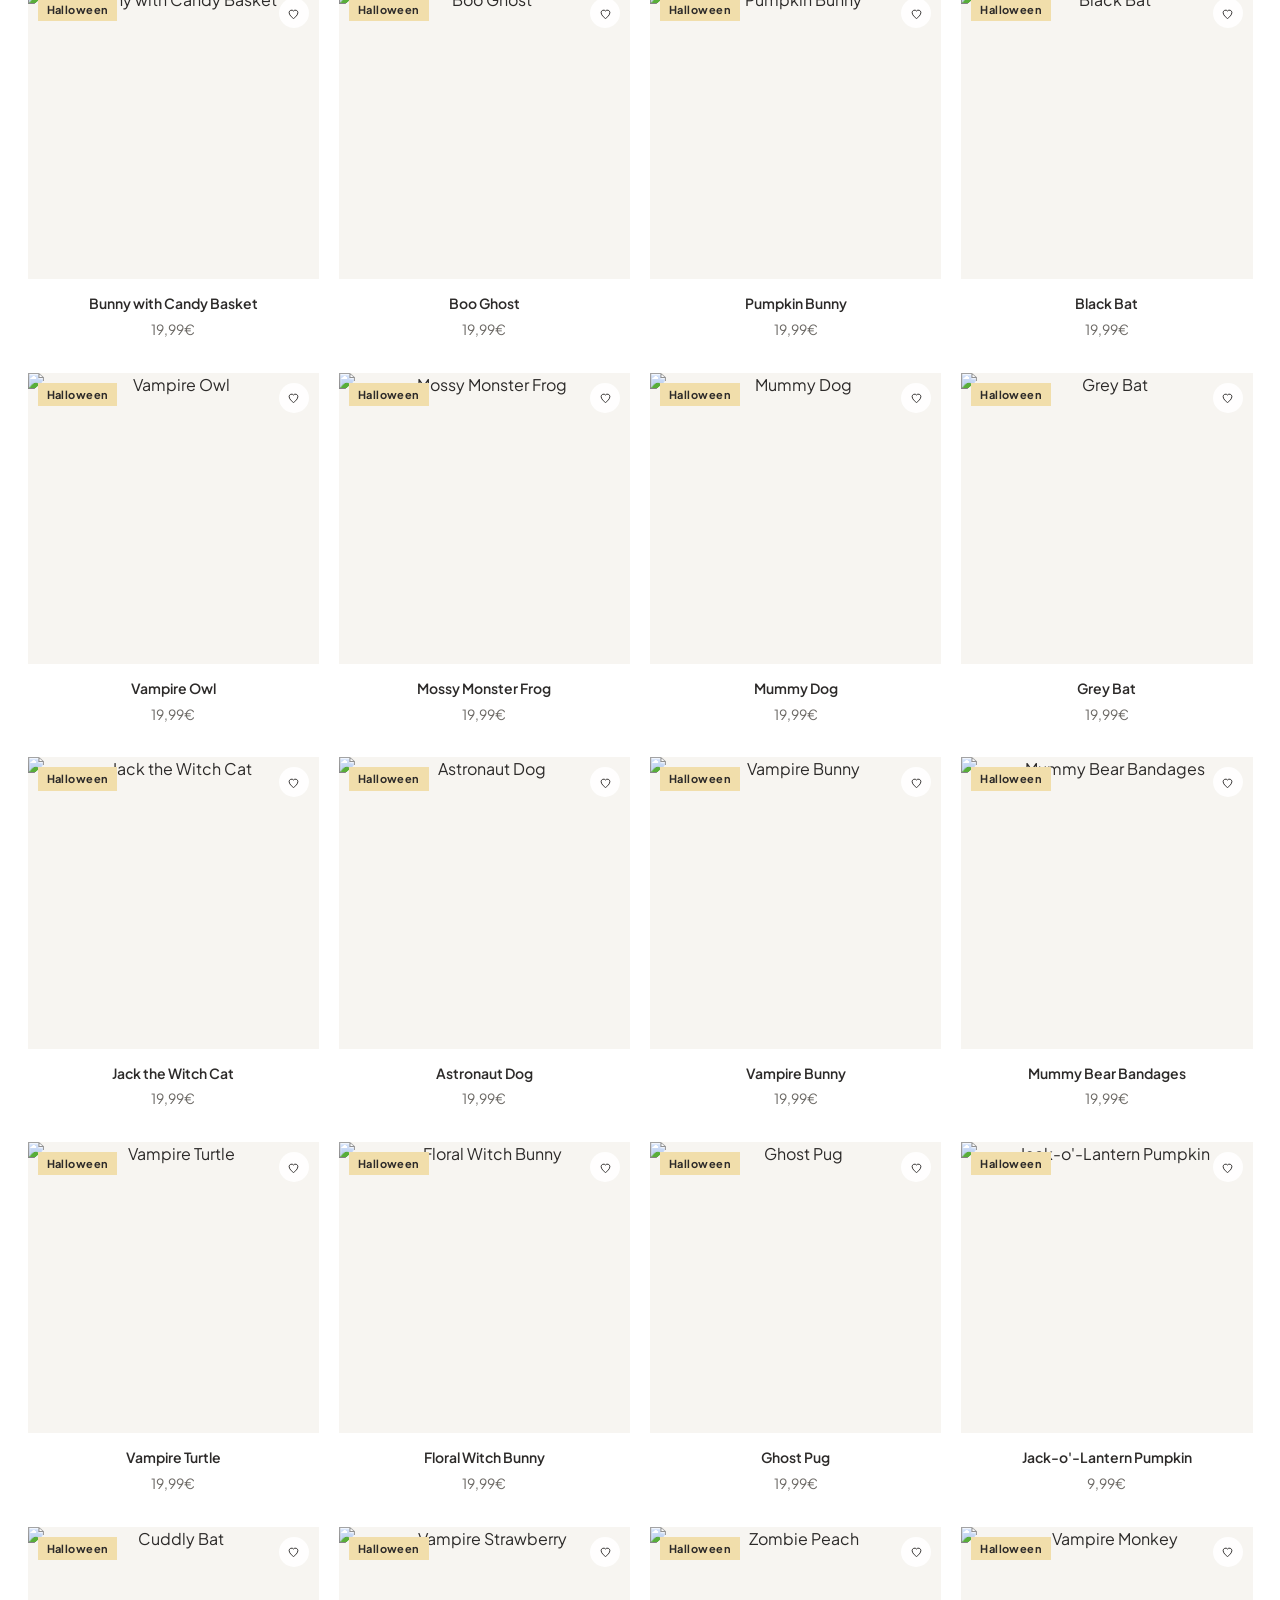
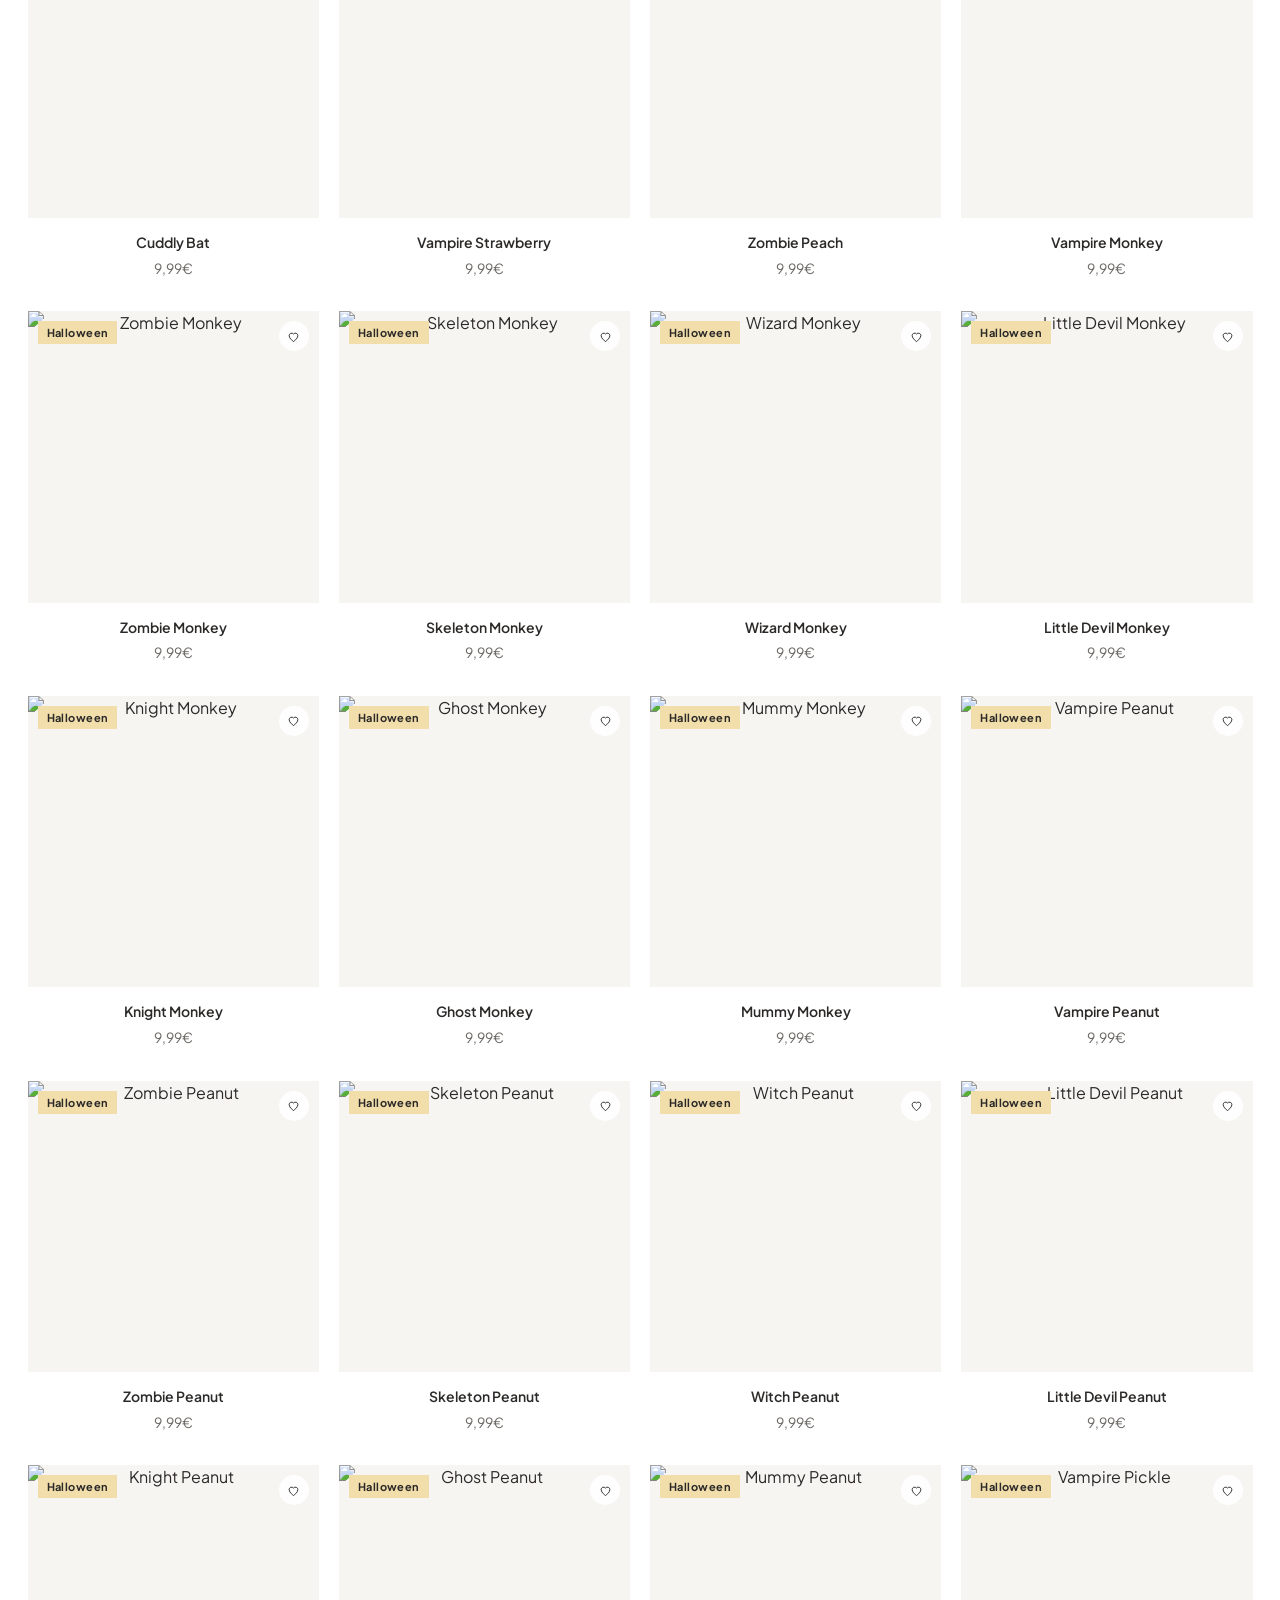
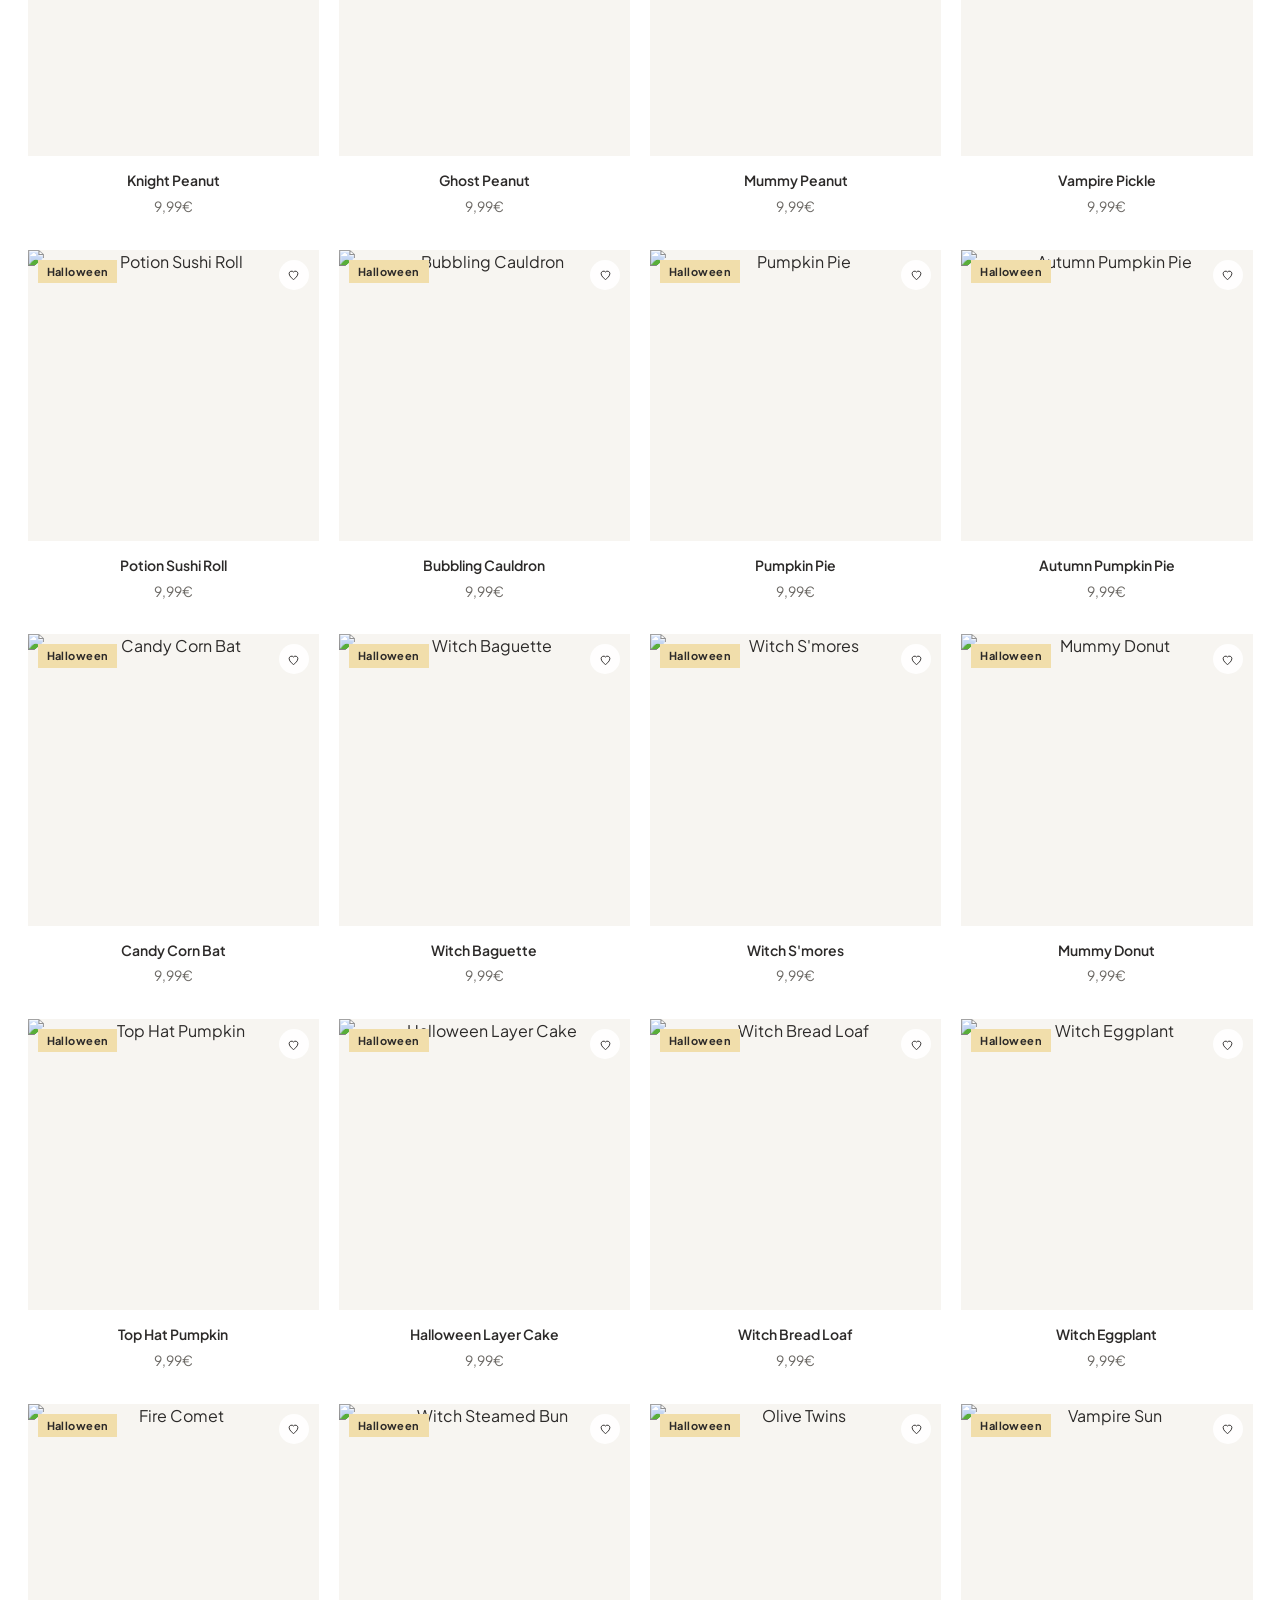
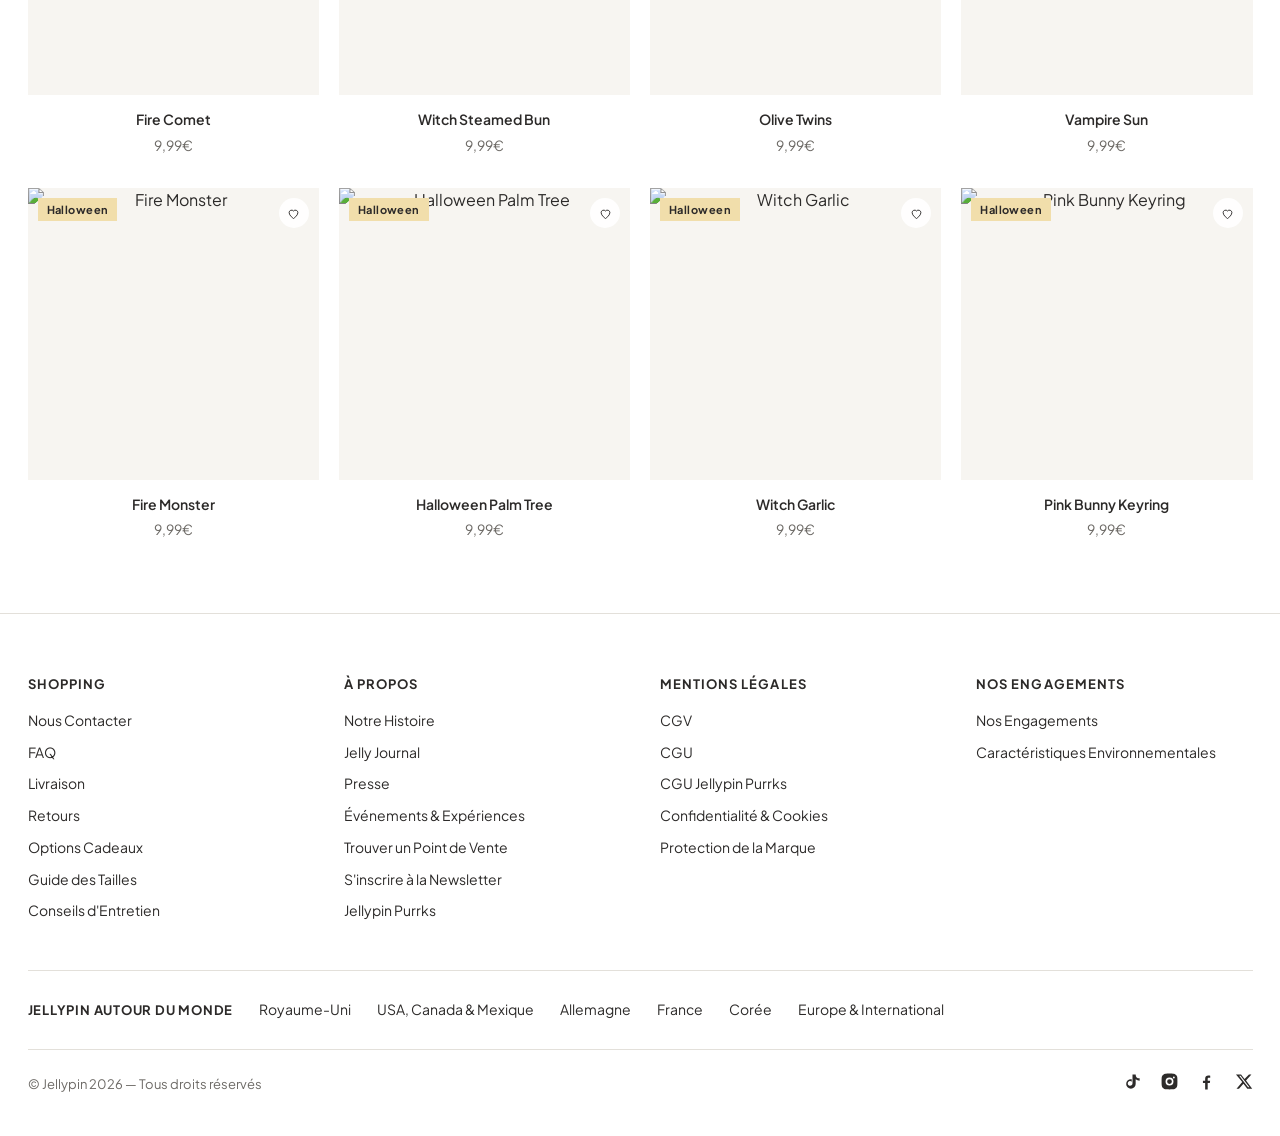
==== commit a87a89d1: "Mystere : fiche produit directe, silhouette lapin noir + point interrogation Co-Authored-By: Claude " ====
--- a/category.html
+++ b/category.html
@@ -54,7 +54,7 @@
       <li><a href="category.html?c=nouveautes">Nouveautés</a></li>
       <li><a href="category.html?c=tous-les-jellypins">Tous les Jellypins</a></li>
       <li><a href="category.html?c=collections">Collections</a></li>
-      <li><a href="category.html?c=mystere">Jellypin Myst&egrave;re</a></li>
+      <li><a href="product.html?p=jellypin-mystere">Jellypin Myst&egrave;re</a></li>
       <li><a href="category.html?c=packs-jellypin">Packs Jellypin</a></li>
       <li><a href="category.html?c=halloween">Halloween &#127875;</a></li>
       <li><a href="category.html?c=animaux">Animaux</a></li>
--- a/styles.css
+++ b/styles.css
@@ -726,6 +726,89 @@
 .pdp__sizelink{cursor:pointer}
 
 /* Mention de prix d'appel sur une tuile de categorie */
+/* --- Bannière Jellypin Mystère ------------------------------------------ */
+.mystere-banner{
+  display:flex;
+  align-items:center;
+  background:#1a0a2e;
+  color:#fff;
+  text-decoration:none;
+  overflow:hidden;
+  min-height:180px;
+}
+.mystere-banner__img{
+  position:relative;
+  flex:0 0 220px;
+  height:220px;
+  overflow:hidden;
+}
+.mystere-banner__collage{
+  display:grid;
+  grid-template-columns:1fr 1fr;
+  grid-template-rows:1fr 1fr;
+  width:100%;
+  height:100%;
+}
+.mystere-banner__collage img{
+  width:100%;
+  height:100%;
+  object-fit:cover;
+  filter:blur(4px) brightness(.5);
+  transform:scale(1.08);
+}
+.mystere-banner__qmark{
+  position:absolute;
+  top:50%;
+  left:50%;
+  transform:translate(-50%,-50%);
+  font-size:100px;
+  font-weight:900;
+  color:#fff;
+  text-shadow:0 4px 20px rgba(0,0,0,.6);
+  line-height:1;
+  pointer-events:none;
+  user-select:none;
+}
+.mystere-banner__body{
+  flex:1;
+  padding:24px 32px;
+}
+.mystere-banner__label{
+  font-size:11px;
+  letter-spacing:.12em;
+  text-transform:uppercase;
+  color:#c9a0ff;
+  margin:0 0 6px;
+}
+.mystere-banner__title{
+  font-size:clamp(22px,4vw,36px);
+  font-weight:800;
+  margin:0 0 8px;
+  line-height:1.1;
+}
+.mystere-banner__sub{
+  font-size:14px;
+  color:rgba(255,255,255,.75);
+  margin:0 0 16px;
+  max-width:420px;
+}
+.mystere-banner__cta{
+  display:inline-block;
+  background:#7c3aed;
+  color:#fff;
+  padding:10px 22px;
+  border-radius:50px;
+  font-size:15px;
+  font-weight:700;
+  transition:background .2s;
+}
+.mystere-banner:hover .mystere-banner__cta{background:#6d28d9;}
+@media(max-width:600px){
+  .mystere-banner{flex-direction:column;}
+  .mystere-banner__img{flex:none;width:100%;height:180px;}
+  .mystere-banner__body{padding:20px 16px;}
+}
+
 .trio__from{
   display:block;
   margin-top:4px;
